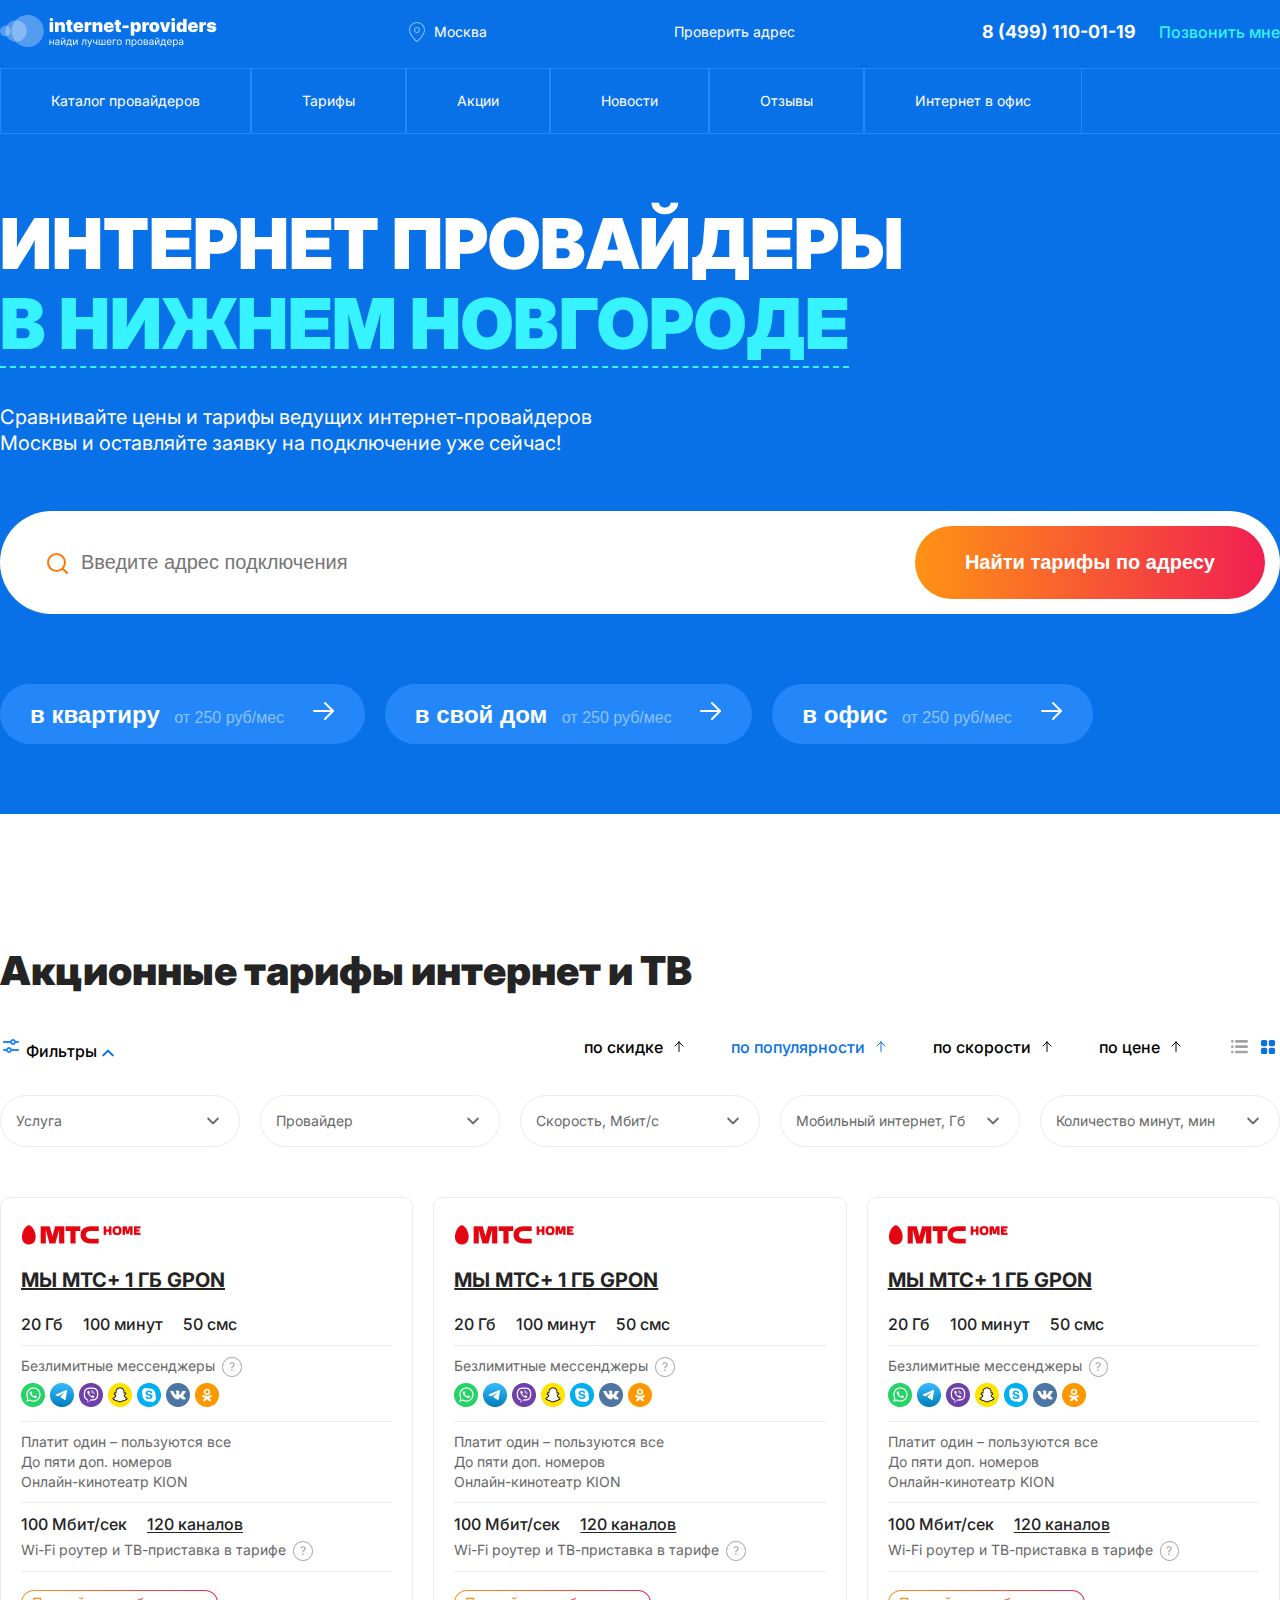
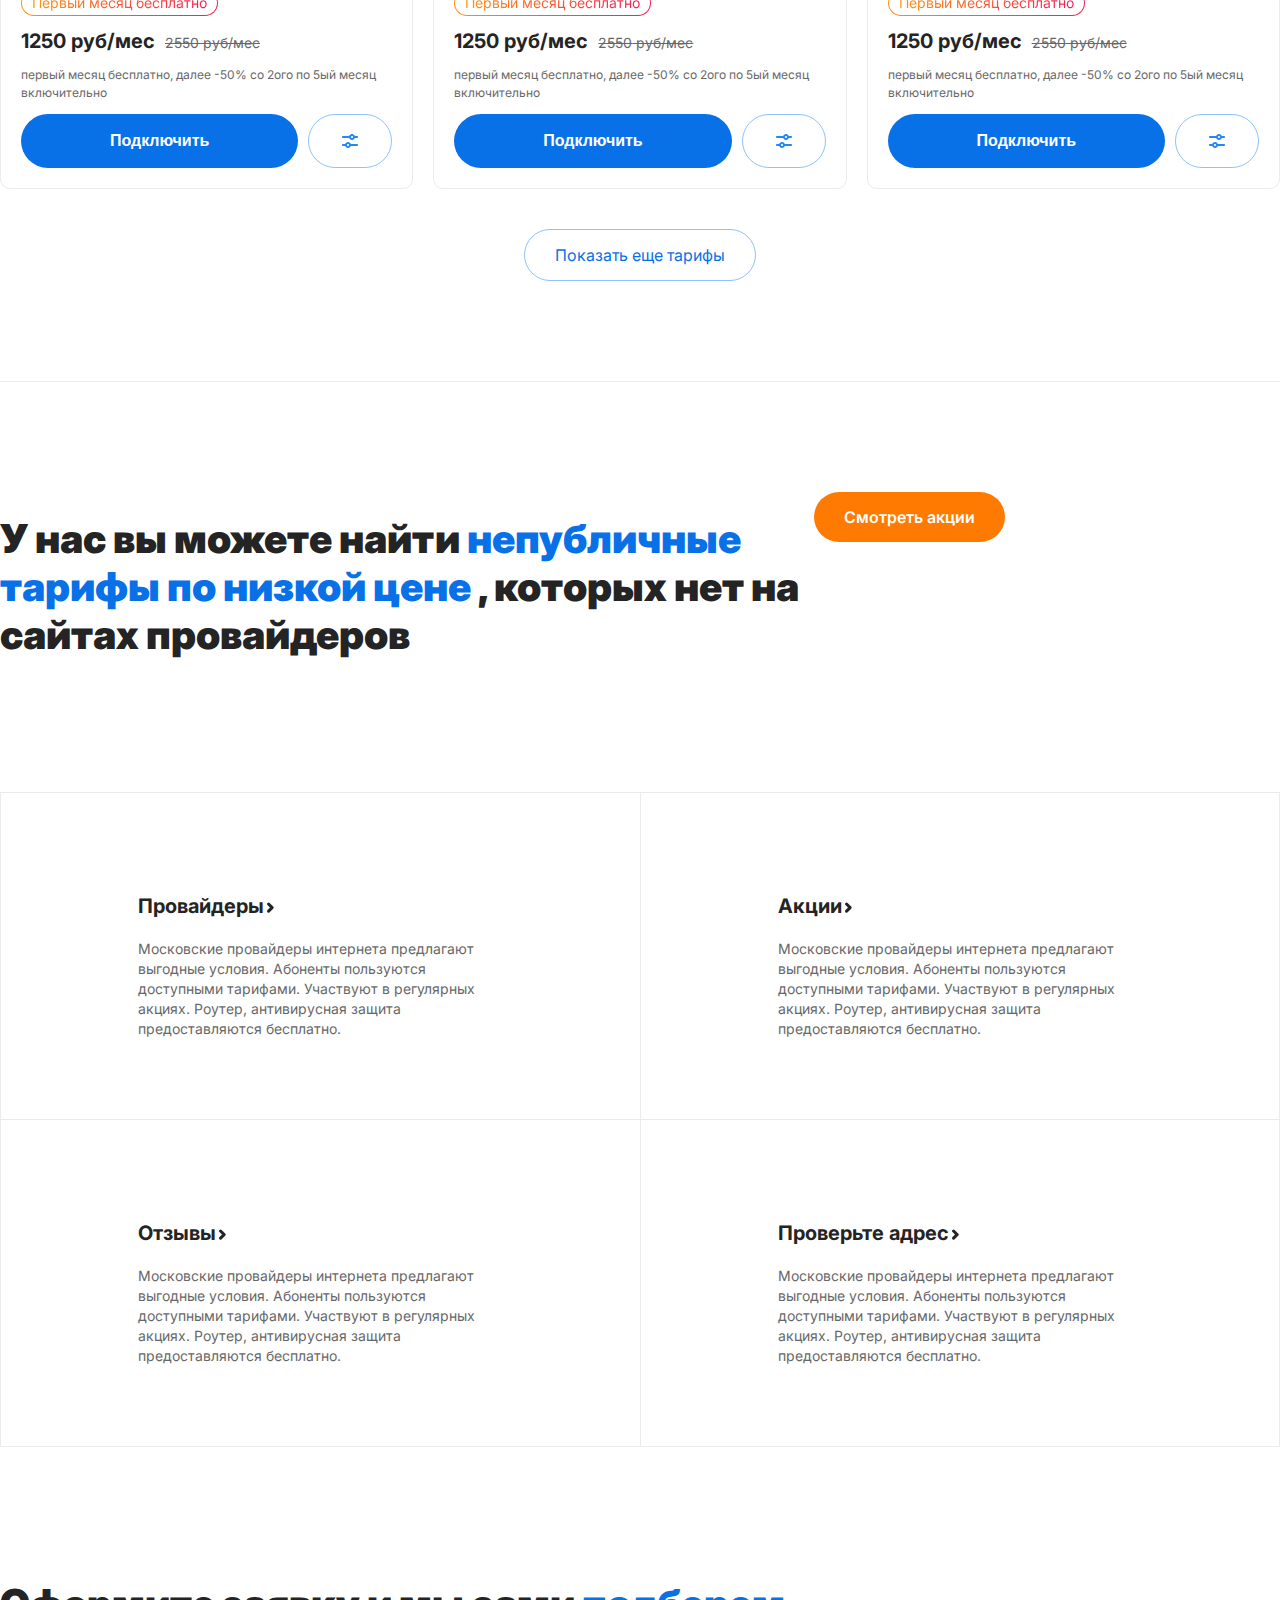
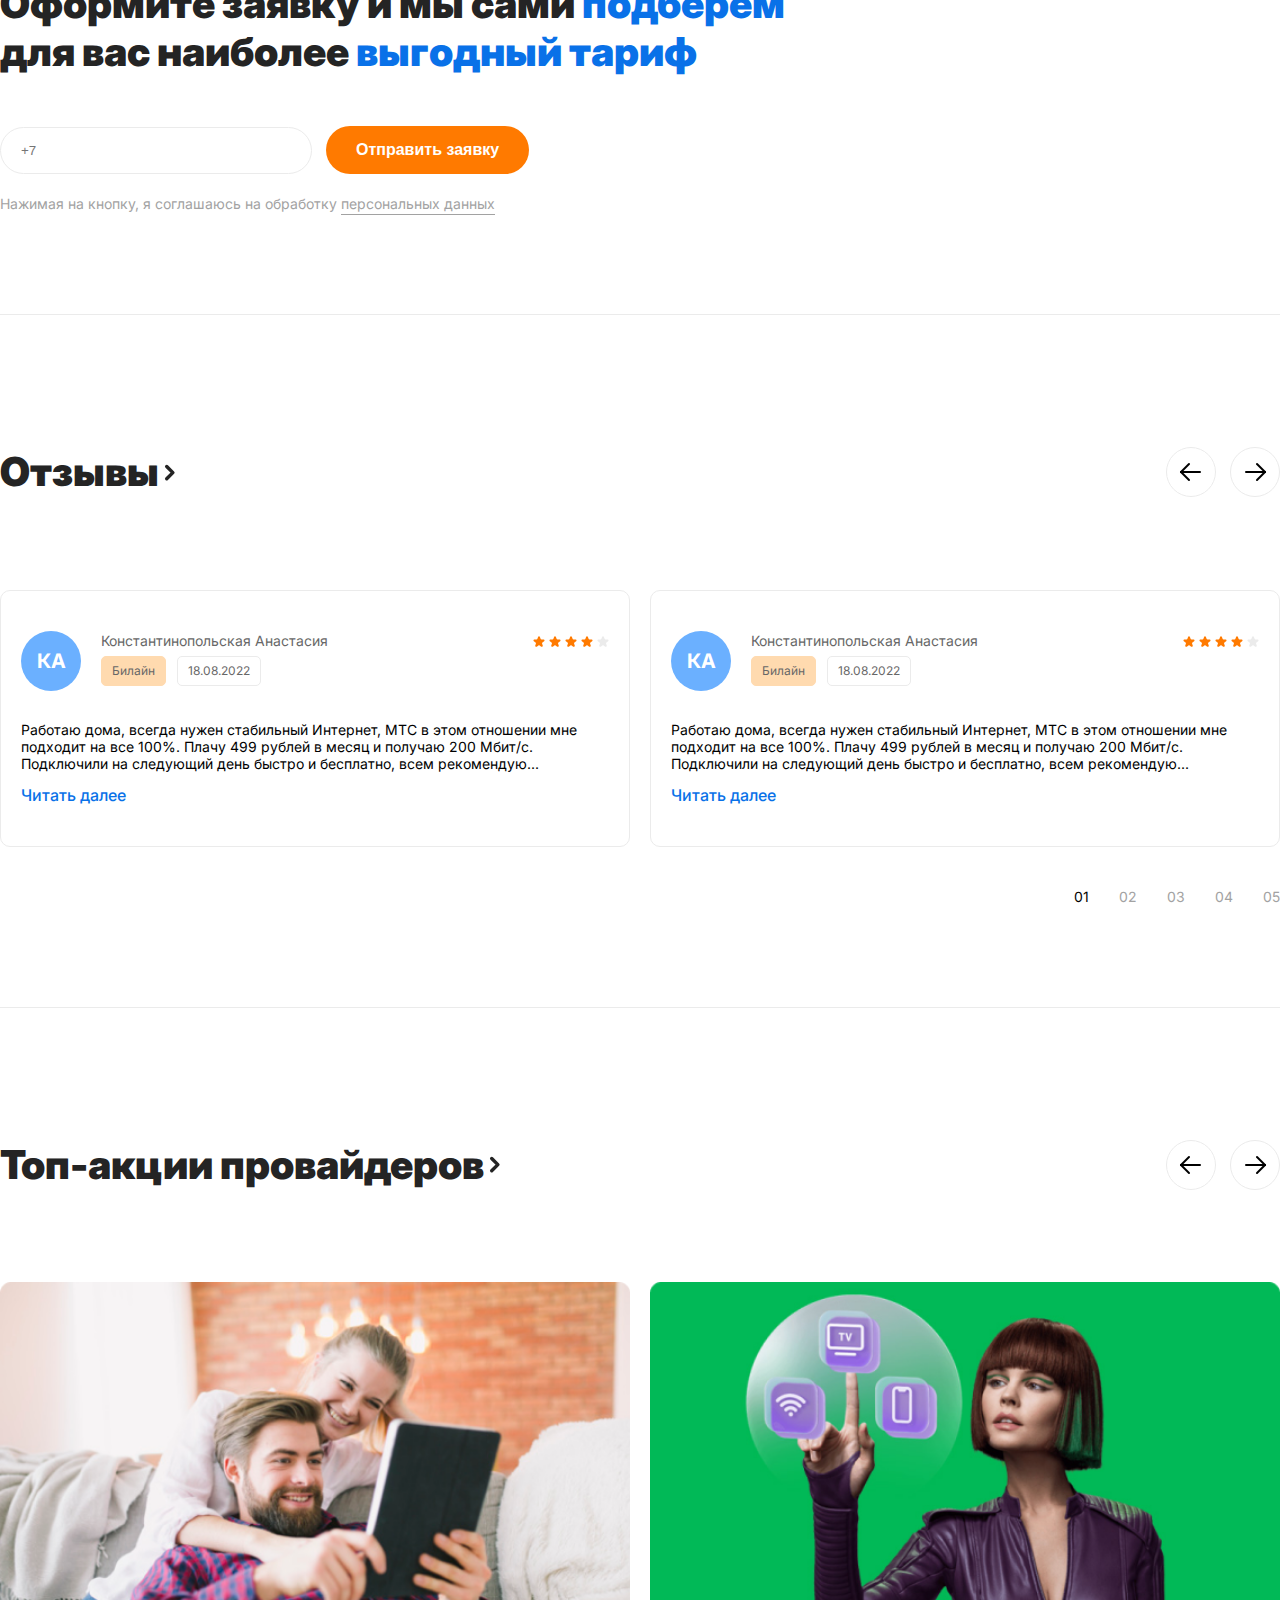
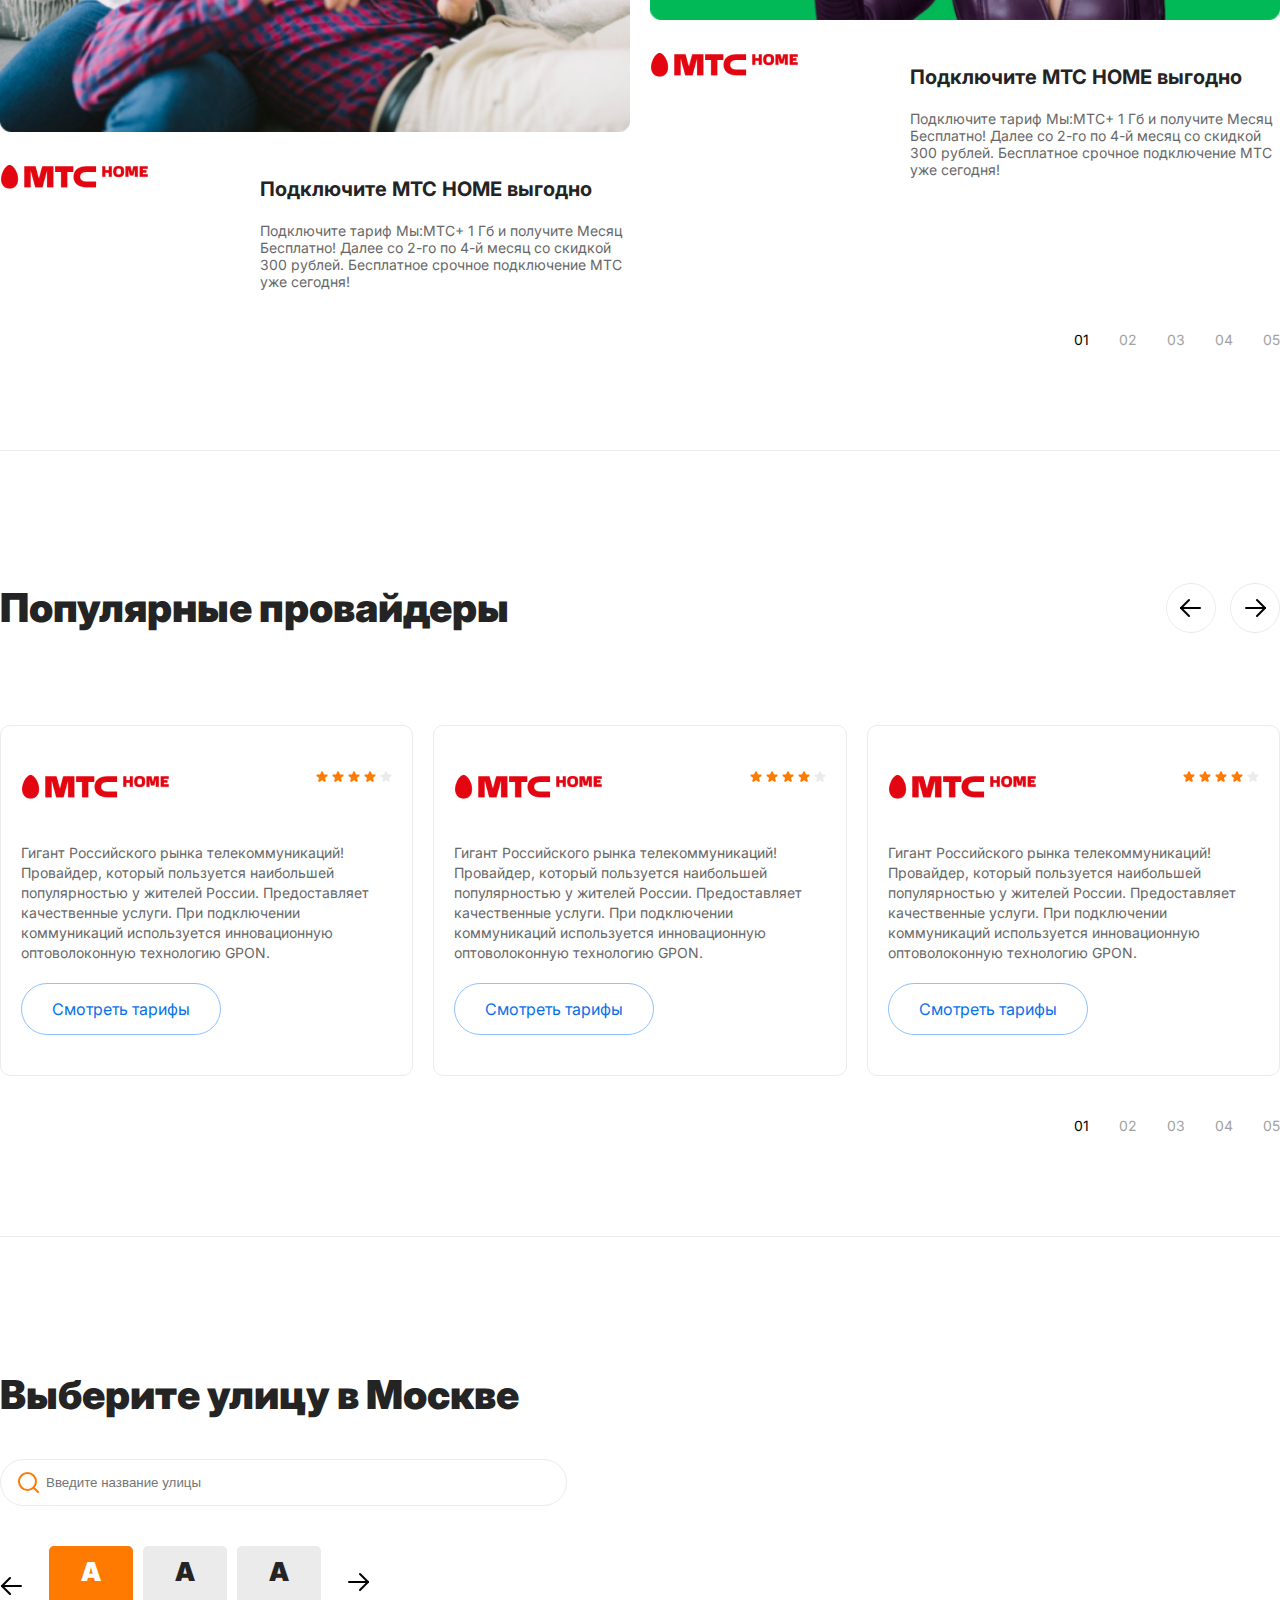
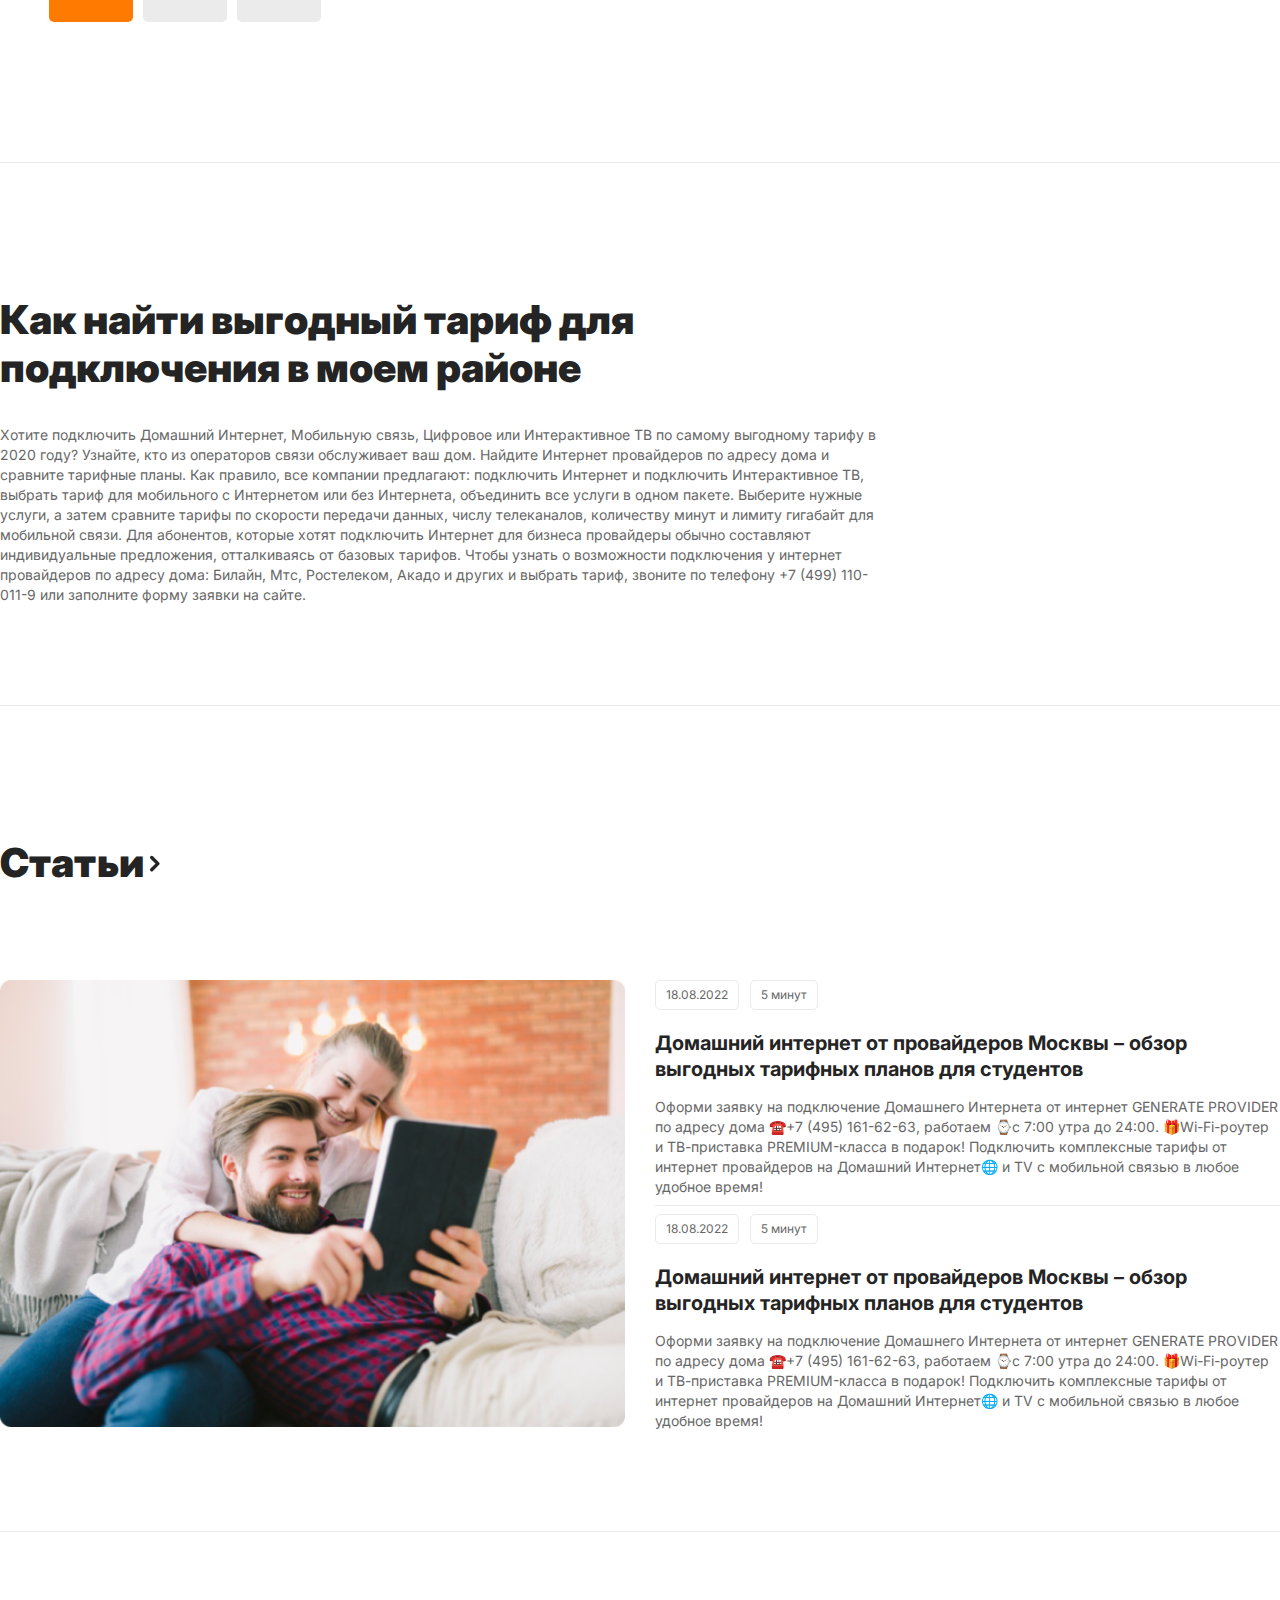
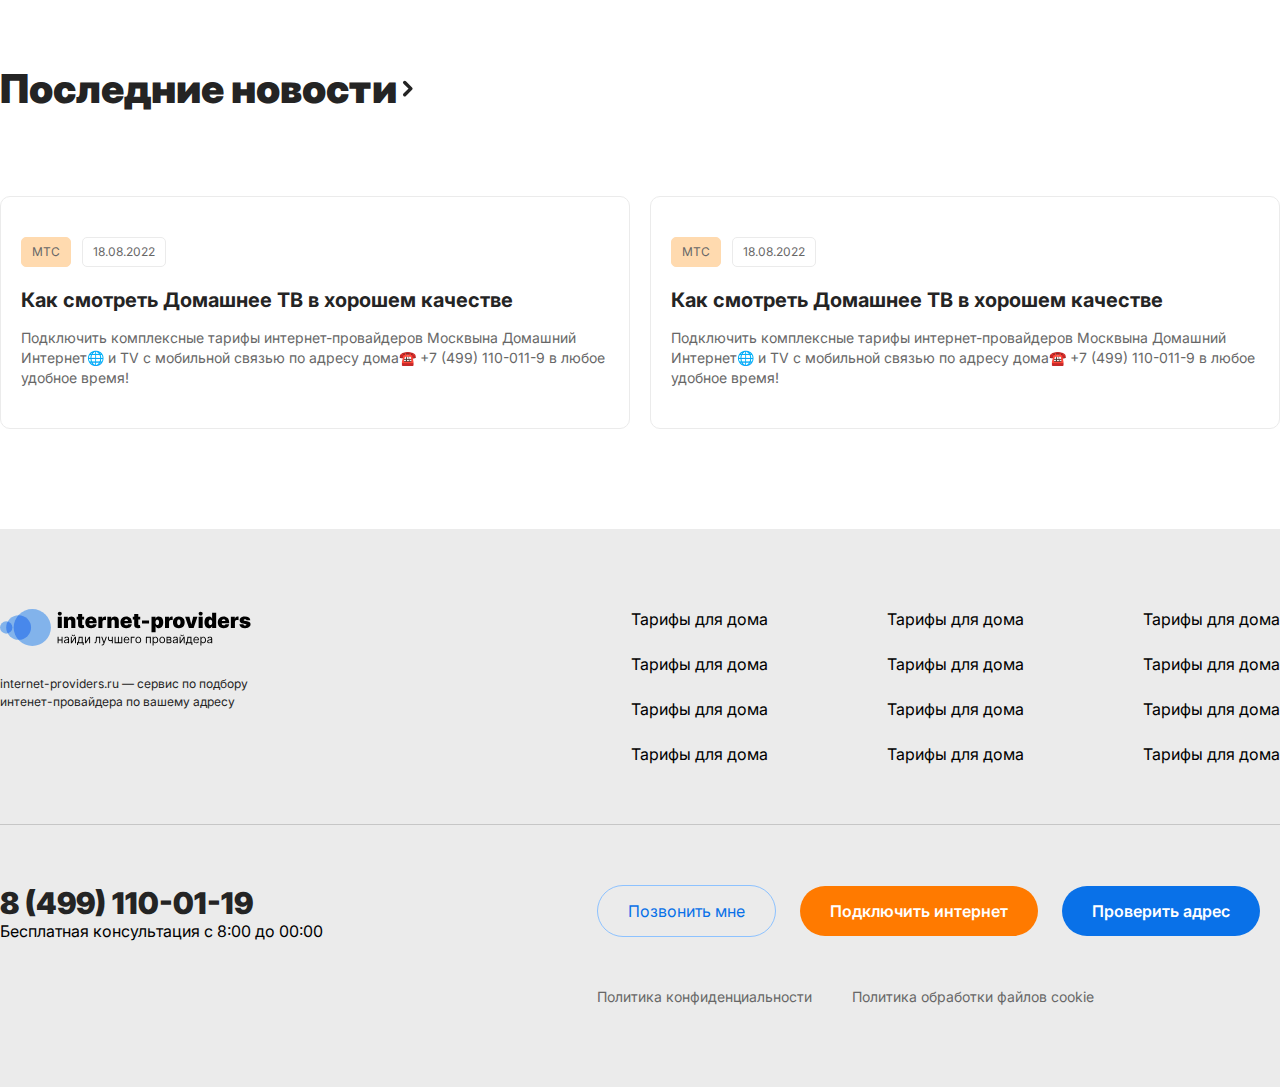
==== index.html @ 8bd058a7 "first commit" ====
<!DOCTYPE html>
<html lang="en">
  <head>
    <meta charset="UTF-8" />
    <meta http-equiv="X-UA-Compatible" content="IE=edge" />
    <meta name="viewport" content="width=device-width, initial-scale=1.0" />
    <link rel="stylesheet" href="./styles/styles.css" />
    <link rel="stylesheet" href="./styles/tarifs_style.css" />
    <link rel="stylesheet" href="./styles/blocks_style.css" />
    <link rel="preconnect" href="https://fonts.googleapis.com">
    <link rel="preconnect" href="https://fonts.gstatic.com" crossorigin>
    <link href="https://fonts.googleapis.com/css2?family=Inter:wght@400;700;900&display=swap" rel="stylesheet">
    <link
      href="https://cdn.jsdelivr.net/npm/bootstrap@5.0.2/dist/css/bootstrap.min.css"
      rel="stylesheet"
      integrity="sha384-EVSTQN3/azprG1Anm3QDgpJLIm9Nao0Yz1ztcQTwFspd3yD65VohhpuuCOmLASjC"
      crossorigin="anonymous"
    />
    <title>Internet-providers</title>
  </head>
  <body>
    <!--Header-->
    <div class="header">
      <div class="container">
        <div class="header_main">
          <div class="header_main_el header_main_logo">
            <img class="header_main_logo_desc" src="./media/logo.png">
            <img class="header_main_logo_mob" src="./media/logo_mob.svg">
          </div>
          <div class="header_main_el header_main_city">
            <svg width="24" height="24" viewBox="0 0 24 24" fill="none" xmlns="http://www.w3.org/2000/svg">
              <path fill-rule="evenodd" clip-rule="evenodd" d="M19 10.1429C19 11.0358 18.6431 12.1722 17.9991 13.4398C17.3647 14.6884 16.498 15.9751 15.5867 17.1426C14.6764 18.3088 13.74 19.3326 12.9816 20.0562C12.6005 20.4198 12.2796 20.6929 12.0404 20.8679C12.0264 20.8781 12.0129 20.8879 12 20.8971C11.9871 20.8879 11.9736 20.8781 11.9596 20.8679C11.7204 20.6929 11.3995 20.4198 11.0184 20.0562C10.26 19.3326 9.32361 18.3088 8.41329 17.1426C7.50202 15.9751 6.63527 14.6884 6.00091 13.4398C5.35686 12.1722 5 11.0358 5 10.1429C5 6.18121 8.15062 3 12 3C15.8494 3 19 6.18121 19 10.1429ZM11.7674 21.0409C11.7675 21.0405 11.773 21.0378 11.7833 21.034C11.7724 21.0394 11.7672 21.0413 11.7674 21.0409ZM12.2167 21.034C12.227 21.0378 12.2324 21.0405 12.2326 21.0409C12.2328 21.0413 12.2276 21.0394 12.2167 21.034ZM20 10.1429C20 14.64 13 22 12 22C11 22 4 14.64 4 10.1429C4 5.64568 7.58172 2 12 2C16.4183 2 20 5.64568 20 10.1429ZM14 10C14 11.1046 13.1046 12 12 12C10.8954 12 10 11.1046 10 10C10 8.89543 10.8954 8 12 8C13.1046 8 14 8.89543 14 10ZM15 10C15 11.6569 13.6569 13 12 13C10.3431 13 9 11.6569 9 10C9 8.34315 10.3431 7 12 7C13.6569 7 15 8.34315 15 10Z" fill="#8DC2FF"/>
            </svg> 
            <span>Москва</span>
          </div>
          <div class="header_main_el header_main_address">
            <span>Проверить адрес</span>
          </div>
          <div class="header_main_el header_main_menu">
            <div class="header_main_menu_call">
              <svg width="24" height="24" viewBox="0 0 24 24" fill="none" xmlns="http://www.w3.org/2000/svg">
                <path d="M11.5573 12.4492C15.3329 16.2258 16.199 11.8555 18.6026 14.2597C20.9185 16.5762 22.2517 17.0434 19.3129 19.9829C18.9431 20.2749 16.6077 23.8374 8.385 15.6223C0.162297 7.39757 3.72384 5.06154 4.01577 4.69167C6.96427 1.74244 7.42163 3.08565 9.73761 5.40222C12.1509 7.80638 7.78167 8.67266 11.5573 12.4492Z" stroke="white" stroke-width="2" stroke-linecap="round" stroke-linejoin="round"/>
              </svg>  
            </div>
            <div class="header_main_menu_burger">
              <svg width="28" height="28" viewBox="0 0 28 28" fill="none" xmlns="http://www.w3.org/2000/svg">
                <path d="M3.5 14H24.5" stroke="white" stroke-width="2" stroke-linecap="round" stroke-linejoin="round"/>
                <path d="M3.5 7H24.5" stroke="white" stroke-width="2" stroke-linecap="round" stroke-linejoin="round"/>
                <path d="M3.5 21H24.5" stroke="white" stroke-width="2" stroke-linecap="round" stroke-linejoin="round"/>
              </svg>  
            </div>
          </div>
          <div class="header_main_el header_main_call">
            <div class="header_main_call_elms">
              <div class="num"><a>8 (499) 110-01-19</a></div>
            </div>
            <div class="header_main_callBtn">
              <a>Позвонить мне</a>
            </div>
          </div>
          
        </div>
      </div>
      <div class="header_nav_f">
        <div class="container">
          <div class="header_nav">
            <a href="/catalog.html"><div class="header_nav_el">Каталог провайдеров</div></a>
            <a href="/tarifs.html"><div class="header_nav_el">Тарифы</div></a>
            <a href="/actions.html"><div class="header_nav_el">Акции</div></a>
            <a href="/news.html"> <div class="header_nav_el">Новости</div></a>
            <a href="/reviews.html"><div class="header_nav_el">Отзывы</div></a>
            <a href="/office-internet.html"> <div class="header_nav_el">Интернет в офис</div></a>
          </div>
        </div>
      </div>
      <div class="container">
        <div class="header_banner">
          <div class="title">
            <div class="mn">
              интернет провайдеры<br />
              <a href="/" class="city_link blue">в нижнем новгороде</a>
            </div>
            <div class="sb">
              Сравнивайте цены и тарифы ведущих интернет-провайдеров
              <br class="remove_br">Москвы и оставляйте заявку на подключение уже сейчас!
            </div>
          </div>
          <div class="search_form_bn">
            <form class="search_form">
              <svg
                width="24"
                height="24"
                viewBox="0 0 24 24"
                fill="none"
                xmlns="http://www.w3.org/2000/svg"
              >
                <path
                  d="M22 22L17.514 17.506M20 11.5C20 13.7543 19.1045 15.9163 17.5104 17.5104C15.9163 19.1045 13.7543 20 11.5 20C9.24566 20 7.08365 19.1045 5.48959 17.5104C3.89553 15.9163 3 13.7543 3 11.5C3 9.24566 3.89553 7.08365 5.48959 5.48959C7.08365 3.89553 9.24566 3 11.5 3C13.7543 3 15.9163 3.89553 17.5104 5.48959C19.1045 7.08365 20 9.24566 20 11.5Z"
                  stroke="#FF7A00"
                  stroke-width="2"
                  stroke-linecap="round"
                />
              </svg>
              <input type="text" placeholder="Введите адрес подключения" />
              <button class="btnr spec">
                <span class="desk">Найти тарифы по адресу</span>
                <img class="mob" src="./media/arr.png">
              </button>
            </form>
          </div>
          <div class="btns_cnt">
            <button class="btnr cnt">
              в квартиру<span> от 250 руб/мес</span>
              <svg
                width="24"
                height="24"
                viewBox="0 0 24 24"
                fill="none"
                xmlns="http://www.w3.org/2000/svg"
              >
                <path
                  d="M3 12L22 12"
                  stroke="white"
                  stroke-width="2"
                  stroke-linecap="round"
                  stroke-linejoin="round"
                />
                <path
                  d="M22 12L14 4"
                  stroke="white"
                  stroke-width="2"
                  stroke-linecap="round"
                  stroke-linejoin="round"
                />
                <path
                  d="M22 12L14 20"
                  stroke="white"
                  stroke-width="2"
                  stroke-linecap="round"
                  stroke-linejoin="round"
                />
              </svg>
            </button>
            <button class="btnr cnt">
              в свой дом<span> от 250 руб/мес</span>
              <svg
                width="24"
                height="24"
                viewBox="0 0 24 24"
                fill="none"
                xmlns="http://www.w3.org/2000/svg"
              >
                <path
                  d="M3 12L22 12"
                  stroke="white"
                  stroke-width="2"
                  stroke-linecap="round"
                  stroke-linejoin="round"
                />
                <path
                  d="M22 12L14 4"
                  stroke="white"
                  stroke-width="2"
                  stroke-linecap="round"
                  stroke-linejoin="round"
                />
                <path
                  d="M22 12L14 20"
                  stroke="white"
                  stroke-width="2"
                  stroke-linecap="round"
                  stroke-linejoin="round"
                />
              </svg>
            </button>
            <button class="btnr cnt">
              в офис<span> от 250 руб/мес</span>
              <svg
                width="24"
                height="24"
                viewBox="0 0 24 24"
                fill="none"
                xmlns="http://www.w3.org/2000/svg"
              >
                <path
                  d="M3 12L22 12"
                  stroke="white"
                  stroke-width="2"
                  stroke-linecap="round"
                  stroke-linejoin="round"
                />
                <path
                  d="M22 12L14 4"
                  stroke="white"
                  stroke-width="2"
                  stroke-linecap="round"
                  stroke-linejoin="round"
                />
                <path
                  d="M22 12L14 20"
                  stroke="white"
                  stroke-width="2"
                  stroke-linecap="round"
                  stroke-linejoin="round"
                />
              </svg>
            </button>
          </div>
        </div>
      </div>
    </div>
    <!--Header-->
    <div class="pd brd">
      <div class="container">
        <div class="tarif_table">
          <h2>Акционные тарифы интернет и ТВ</h2>
          <div class="tarif_filters_controllers">
            <div class="filter_show">
              <svg
                width="22"
                height="22"
                viewBox="0 0 22 22"
                fill="none"
                xmlns="http://www.w3.org/2000/svg"
              >
                <path
                  fill-rule="evenodd"
                  clip-rule="evenodd"
                  d="M3 7C3 6.44772 3.44772 6 4 6L10 6C10.5523 6 11 6.44772 11 7C11 7.55228 10.5523 8 10 8L4 8C3.44772 8 3 7.55228 3 7Z"
                  fill="#2387FA"
                />
                <path
                  fill-rule="evenodd"
                  clip-rule="evenodd"
                  d="M10 15C10 14.4477 10.4477 14 11 14L18 14C18.5523 14 19 14.4477 19 15C19 15.5523 18.5523 16 18 16L11 16C10.4477 16 10 15.5523 10 15Z"
                  fill="#2387FA"
                />
                <path
                  fill-rule="evenodd"
                  clip-rule="evenodd"
                  d="M15 7C15 6.44772 15.4477 6 16 6L18 6C18.5523 6 19 6.44772 19 7C19 7.55228 18.5523 8 18 8L16 8C15.4477 8 15 7.55228 15 7Z"
                  fill="#2387FA"
                />
                <path
                  fill-rule="evenodd"
                  clip-rule="evenodd"
                  d="M3 15C3 14.4477 3.44772 14 4 14H6C6.55228 14 7 14.4477 7 15C7 15.5523 6.55228 16 6 16H4C3.44772 16 3 15.5523 3 15Z"
                  fill="#2387FA"
                />
                <path
                  fill-rule="evenodd"
                  clip-rule="evenodd"
                  d="M13 8C13.5523 8 14 7.55228 14 7C14 6.44772 13.5523 6 13 6C12.4477 6 12 6.44772 12 7C12 7.55228 12.4477 8 13 8ZM13 10C14.6569 10 16 8.65685 16 7C16 5.34315 14.6569 4 13 4C11.3431 4 10 5.34315 10 7C10 8.65685 11.3431 10 13 10Z"
                  fill="#2387FA"
                />
                <path
                  fill-rule="evenodd"
                  clip-rule="evenodd"
                  d="M9 16C9.55228 16 10 15.5523 10 15C10 14.4477 9.55228 14 9 14C8.44772 14 8 14.4477 8 15C8 15.5523 8.44772 16 9 16ZM9 18C10.6569 18 12 16.6569 12 15C12 13.3431 10.6569 12 9 12C7.34315 12 6 13.3431 6 15C6 16.6569 7.34315 18 9 18Z"
                  fill="#2387FA"
                />
              </svg>
              <span>Фильтры</span
              ><svg
                width="12"
                height="8"
                viewBox="0 0 12 8"
                fill="none"
                xmlns="http://www.w3.org/2000/svg"
              >
                <path
                  fill-rule="evenodd"
                  clip-rule="evenodd"
                  d="M5.29284 0.89288C5.68337 0.502356 6.31653 0.502356 6.70706 0.89288L11.5071 5.69288C11.8976 6.0834 11.8976 6.71657 11.5071 7.10709C11.1165 7.49762 10.4834 7.49762 10.0928 7.10709L5.99995 3.0142L1.90706 7.10709C1.51653 7.49762 0.883369 7.49762 0.492844 7.10709C0.10232 6.71657 0.10232 6.0834 0.492844 5.69288L5.29284 0.89288Z"
                  fill="#0971E8"
                />
              </svg>
            </div>
            <div class="filter_item">
              по скидке
              <svg
                width="24"
                height="24"
                viewBox="0 0 24 24"
                fill="none"
                xmlns="http://www.w3.org/2000/svg"
              >
                <path
                  d="M3 12L22 12"
                  stroke="black"
                  stroke-width="2"
                  stroke-linecap="round"
                  stroke-linejoin="round"
                />
                <path
                  d="M22 12L14 4"
                  stroke="black"
                  stroke-width="2"
                  stroke-linecap="round"
                  stroke-linejoin="round"
                />
                <path
                  d="M22 12L14 20"
                  stroke="black"
                  stroke-width="2"
                  stroke-linecap="round"
                  stroke-linejoin="round"
                />
              </svg>
            </div>
            <div class="filter_item popular selected">
              по популярности
              <svg
                width="24"
                height="24"
                viewBox="0 0 24 24"
                fill="none"
                xmlns="http://www.w3.org/2000/svg"
              >
                <path
                  d="M3 12L22 12"
                  stroke="black"
                  stroke-width="2"
                  stroke-linecap="round"
                  stroke-linejoin="round"
                />
                <path
                  d="M22 12L14 4"
                  stroke="black"
                  stroke-width="2"
                  stroke-linecap="round"
                  stroke-linejoin="round"
                />
                <path
                  d="M22 12L14 20"
                  stroke="black"
                  stroke-width="2"
                  stroke-linecap="round"
                  stroke-linejoin="round"
                />
              </svg>
            </div>
            <div class="filter_item">
              по скорости
              <svg
                width="24"
                height="24"
                viewBox="0 0 24 24"
                fill="none"
                xmlns="http://www.w3.org/2000/svg"
              >
                <path
                  d="M3 12L22 12"
                  stroke="black"
                  stroke-width="2"
                  stroke-linecap="round"
                  stroke-linejoin="round"
                />
                <path
                  d="M22 12L14 4"
                  stroke="black"
                  stroke-width="2"
                  stroke-linecap="round"
                  stroke-linejoin="round"
                />
                <path
                  d="M22 12L14 20"
                  stroke="black"
                  stroke-width="2"
                  stroke-linecap="round"
                  stroke-linejoin="round"
                />
              </svg>
            </div>
            <div class="filter_item">
              по цене
              <svg
                width="24"
                height="24"
                viewBox="0 0 24 24"
                fill="none"
                xmlns="http://www.w3.org/2000/svg"
              >
                <path
                  d="M3 12L22 12"
                  stroke="black"
                  stroke-width="2"
                  stroke-linecap="round"
                  stroke-linejoin="round"
                />
                <path
                  d="M22 12L14 4"
                  stroke="black"
                  stroke-width="2"
                  stroke-linecap="round"
                  stroke-linejoin="round"
                />
                <path
                  d="M22 12L14 20"
                  stroke="black"
                  stroke-width="2"
                  stroke-linecap="round"
                  stroke-linejoin="round"
                />
              </svg>
            </div>
            <div class="filter_view">
              <svg
                width="24"
                height="24"
                viewBox="0 0 24 24"
                fill="none"
                xmlns="http://www.w3.org/2000/svg"
              >
                <path
                  d="M3 6.33333C3 5.59695 3.59695 5 4.33333 5C5.06971 5 5.66667 5.59695 5.66667 6.33333C5.66667 7.06971 5.06971 7.66667 4.33333 7.66667C3.59695 7.66667 3 7.06971 3 6.33333Z"
                  fill="#A2A2A2"
                />
                <path
                  d="M3 11.6667C3 10.9303 3.59695 10.3333 4.33333 10.3333C5.06971 10.3333 5.66667 10.9303 5.66667 11.6667C5.66667 12.403 5.06971 13 4.33333 13C3.59695 13 3 12.403 3 11.6667Z"
                  fill="#A2A2A2"
                />
                <path
                  d="M3 17C3 16.2636 3.59695 15.6667 4.33333 15.6667C5.06971 15.6667 5.66667 16.2636 5.66667 17C5.66667 17.7364 5.06971 18.3333 4.33333 18.3333C3.59695 18.3333 3 17.7364 3 17Z"
                  fill="#A2A2A2"
                />
                <path
                  d="M7 6.33333C7 5.59695 7.59695 5 8.33333 5H18.6667C19.403 5 20 5.59695 20 6.33333C20 7.06971 19.403 7.66667 18.6667 7.66667H8.33333C7.59695 7.66667 7 7.06971 7 6.33333Z"
                  fill="#A2A2A2"
                />
                <path
                  d="M7 11.6667C7 10.9303 7.59695 10.3333 8.33333 10.3333H18.6667C19.403 10.3333 20 10.9303 20 11.6667C20 12.403 19.403 13 18.6667 13H8.33333C7.59695 13 7 12.403 7 11.6667Z"
                  fill="#A2A2A2"
                />
                <path
                  d="M7 17C7 16.2636 7.59695 15.6667 8.33333 15.6667H18.6667C19.403 15.6667 20 16.2636 20 17C20 17.7364 19.403 18.3333 18.6667 18.3333H8.33333C7.59695 18.3333 7 17.7364 7 17Z"
                  fill="#A2A2A2"
                />
              </svg>
              <svg
                width="24"
                height="24"
                viewBox="0 0 24 24"
                fill="none"
                xmlns="http://www.w3.org/2000/svg"
              >
                <path
                  d="M5 6.6C5 5.71634 5.71634 5 6.6 5H9.6C10.4837 5 11.2 5.71634 11.2 6.6V9.6C11.2 10.4837 10.4837 11.2 9.6 11.2H6.6C5.71634 11.2 5 10.4837 5 9.6V6.6Z"
                  fill="#0971E8"
                />
                <path
                  d="M5 14.4C5 13.5163 5.71634 12.8 6.6 12.8H9.6C10.4837 12.8 11.2 13.5163 11.2 14.4V17.4C11.2 18.2837 10.4837 19 9.6 19H6.6C5.71634 19 5 18.2837 5 17.4V14.4Z"
                  fill="#0971E8"
                />
                <path
                  d="M12.8 6.6C12.8 5.71634 13.5163 5 14.4 5H17.4C18.2837 5 19 5.71634 19 6.6V9.6C19 10.4837 18.2837 11.2 17.4 11.2H14.4C13.5163 11.2 12.8 10.4837 12.8 9.6V6.6Z"
                  fill="#0971E8"
                />
                <path
                  d="M12.8 14.4C12.8 13.5163 13.5163 12.8 14.4 12.8H17.4C18.2837 12.8 19 13.5163 19 14.4V17.4C19 18.2837 18.2837 19 17.4 19H14.4C13.5163 19 12.8 18.2837 12.8 17.4V14.4Z"
                  fill="#0971E8"
                />
              </svg>
            </div>
          </div>
          <div class="tarif_filters_inputs">
            <div class="item">
              <span>Услуга</span>
              <svg
                width="12"
                height="8"
                viewBox="0 0 12 8"
                fill="none"
                xmlns="http://www.w3.org/2000/svg"
              >
                <path
                  fill-rule="evenodd"
                  clip-rule="evenodd"
                  d="M5.29284 0.89288C5.68337 0.502356 6.31653 0.502356 6.70706 0.89288L11.5071 5.69288C11.8976 6.0834 11.8976 6.71657 11.5071 7.10709C11.1165 7.49762 10.4834 7.49762 10.0928 7.10709L5.99995 3.0142L1.90706 7.10709C1.51653 7.49762 0.883369 7.49762 0.492844 7.10709C0.10232 6.71657 0.10232 6.0834 0.492844 5.69288L5.29284 0.89288Z"
                  fill="#0971E8"
                />
              </svg>
            </div>
            <div class="item">
              <span>Провайдер</span>
              <svg
                width="12"
                height="8"
                viewBox="0 0 12 8"
                fill="none"
                xmlns="http://www.w3.org/2000/svg"
              >
                <path
                  fill-rule="evenodd"
                  clip-rule="evenodd"
                  d="M5.29284 0.89288C5.68337 0.502356 6.31653 0.502356 6.70706 0.89288L11.5071 5.69288C11.8976 6.0834 11.8976 6.71657 11.5071 7.10709C11.1165 7.49762 10.4834 7.49762 10.0928 7.10709L5.99995 3.0142L1.90706 7.10709C1.51653 7.49762 0.883369 7.49762 0.492844 7.10709C0.10232 6.71657 0.10232 6.0834 0.492844 5.69288L5.29284 0.89288Z"
                  fill="#0971E8"
                />
              </svg>
            </div>
            <div class="item">
              <span>Скорость, Мбит/с</span>
              <svg
                width="12"
                height="8"
                viewBox="0 0 12 8"
                fill="none"
                xmlns="http://www.w3.org/2000/svg"
              >
                <path
                  fill-rule="evenodd"
                  clip-rule="evenodd"
                  d="M5.29284 0.89288C5.68337 0.502356 6.31653 0.502356 6.70706 0.89288L11.5071 5.69288C11.8976 6.0834 11.8976 6.71657 11.5071 7.10709C11.1165 7.49762 10.4834 7.49762 10.0928 7.10709L5.99995 3.0142L1.90706 7.10709C1.51653 7.49762 0.883369 7.49762 0.492844 7.10709C0.10232 6.71657 0.10232 6.0834 0.492844 5.69288L5.29284 0.89288Z"
                  fill="#0971E8"
                />
              </svg>
            </div>
            <div class="item">
              <span>Мобильный интернет, Гб</span>
              <svg
                width="12"
                height="8"
                viewBox="0 0 12 8"
                fill="none"
                xmlns="http://www.w3.org/2000/svg"
              >
                <path
                  fill-rule="evenodd"
                  clip-rule="evenodd"
                  d="M5.29284 0.89288C5.68337 0.502356 6.31653 0.502356 6.70706 0.89288L11.5071 5.69288C11.8976 6.0834 11.8976 6.71657 11.5071 7.10709C11.1165 7.49762 10.4834 7.49762 10.0928 7.10709L5.99995 3.0142L1.90706 7.10709C1.51653 7.49762 0.883369 7.49762 0.492844 7.10709C0.10232 6.71657 0.10232 6.0834 0.492844 5.69288L5.29284 0.89288Z"
                  fill="#0971E8"
                />
              </svg>
            </div>
            <div class="item">
              <span>Количество минут, мин</span>
              <svg
                width="12"
                height="8"
                viewBox="0 0 12 8"
                fill="none"
                xmlns="http://www.w3.org/2000/svg"
              >
                <path
                  fill-rule="evenodd"
                  clip-rule="evenodd"
                  d="M5.29284 0.89288C5.68337 0.502356 6.31653 0.502356 6.70706 0.89288L11.5071 5.69288C11.8976 6.0834 11.8976 6.71657 11.5071 7.10709C11.1165 7.49762 10.4834 7.49762 10.0928 7.10709L5.99995 3.0142L1.90706 7.10709C1.51653 7.49762 0.883369 7.49762 0.492844 7.10709C0.10232 6.71657 0.10232 6.0834 0.492844 5.69288L5.29284 0.89288Z"
                  fill="#0971E8"
                />
              </svg>
            </div>
          </div>

          <div class="tarifs_list">
            <div class="tarif_card">
              <div class="tarif_id">
                <img src="./media/providers-logo/mts.png">
              </div>
              <div class="card_item tarif_title">
                <a href="/">МЫ МТС+ 1 ГБ GPON</a>
              </div>
              <div class="card_item tarif_mobile">
                <div class="inf_grid">
                  <div class="item txt_bolder"><span>20</span> Гб</div>
                  <div class="item txt_bolder"><span>100</span> минут</div>
                  <div class="item txt_bolder"><span>50</span> смс</div>
                </div>
              </div>
              <div class="card_item tarif_soc">
                <div class="tarif_txt"><span>Безлимитные мессенджеры</span><span class="inf_sign">?</span></div>
                <img src="./media/providers-logo/socnet.png">
              </div>
              <div class="card_item tarif_serv">
                <div class="tarif_txt"><span>Платит один – пользуются все</span></div>
                <div class="tarif_txt"><span>До пяти доп. номеров</span></div>
                <div class="tarif_txt"><span>Онлайн-кинотеатр KION</span></div>
              </div>
              <div class="card_item tarif_home">
                <div class="inf_grid">
                  <div class="item txt_bolder"><span>100</span> Мбит/сек</div>
                  <div class="item txt_bolder clickable"><span>120</span> <span>каналов</span></div>
                </div>
                <div class="equip_inf">
                  <div class="tarif_txt"><span>Wi-Fi роутер и ТВ-приставка в тарифе</span><span class="inf_sign">?</span></div>
                </div>
              </div>
              <div class="card_item tarif_purchase">
                <div class="tarif_lbl">
                  <span class="e">
                    <span class="r">Первый месяц бесплатно</span>
                  </span>
                </div>
                <div class="tarif_price">
                  <div class="current"><span>1250</span> руб/мес</div>
                  <div class="old"><span>2550</span> руб/мес</div>
                </div>
                <div class="tarif_price_inf">
                  <span>первый месяц бесплатно, далее -50% со 2ого по 5ый месяц включительно</span>
                </div>
                <div class="tarif_connect">
                  <button class="btnr prm">Подключить</button>
                  <button class="btnr out options"><svg width="22" height="22" viewBox="0 0 22 22" fill="none" xmlns="http://www.w3.org/2000/svg">
                    <path fill-rule="evenodd" clip-rule="evenodd" d="M3 7C3 6.44772 3.44772 6 4 6L10 6C10.5523 6 11 6.44772 11 7C11 7.55228 10.5523 8 10 8L4 8C3.44772 8 3 7.55228 3 7Z" fill="#2387FA"></path>
                    <path fill-rule="evenodd" clip-rule="evenodd" d="M10 15C10 14.4477 10.4477 14 11 14L18 14C18.5523 14 19 14.4477 19 15C19 15.5523 18.5523 16 18 16L11 16C10.4477 16 10 15.5523 10 15Z" fill="#2387FA"></path>
                    <path fill-rule="evenodd" clip-rule="evenodd" d="M15 7C15 6.44772 15.4477 6 16 6L18 6C18.5523 6 19 6.44772 19 7C19 7.55228 18.5523 8 18 8L16 8C15.4477 8 15 7.55228 15 7Z" fill="#2387FA"></path>
                    <path fill-rule="evenodd" clip-rule="evenodd" d="M3 15C3 14.4477 3.44772 14 4 14H6C6.55228 14 7 14.4477 7 15C7 15.5523 6.55228 16 6 16H4C3.44772 16 3 15.5523 3 15Z" fill="#2387FA"></path>
                    <path fill-rule="evenodd" clip-rule="evenodd" d="M13 8C13.5523 8 14 7.55228 14 7C14 6.44772 13.5523 6 13 6C12.4477 6 12 6.44772 12 7C12 7.55228 12.4477 8 13 8ZM13 10C14.6569 10 16 8.65685 16 7C16 5.34315 14.6569 4 13 4C11.3431 4 10 5.34315 10 7C10 8.65685 11.3431 10 13 10Z" fill="#2387FA"></path>
                    <path fill-rule="evenodd" clip-rule="evenodd" d="M9 16C9.55228 16 10 15.5523 10 15C10 14.4477 9.55228 14 9 14C8.44772 14 8 14.4477 8 15C8 15.5523 8.44772 16 9 16ZM9 18C10.6569 18 12 16.6569 12 15C12 13.3431 10.6569 12 9 12C7.34315 12 6 13.3431 6 15C6 16.6569 7.34315 18 9 18Z" fill="#2387FA"></path>
                  </svg></button>
                </div>
              </div>
            </div>
            <div class="tarif_card">
                <div class="tarif_id">
                  <img src="./media/providers-logo/mts.png">
                </div>
                <div class="card_item tarif_title">
                  <a href="/">МЫ МТС+ 1 ГБ GPON</a>
                </div>
                <div class="card_item tarif_mobile">
                  <div class="inf_grid">
                    <div class="item txt_bolder"><span>20</span> Гб</div>
                    <div class="item txt_bolder"><span>100</span> минут</div>
                    <div class="item txt_bolder"><span>50</span> смс</div>
                  </div>
                </div>
                <div class="card_item tarif_soc">
                  <div class="tarif_txt"><span>Безлимитные мессенджеры</span><span class="inf_sign">?</span></div>
                  <img src="./media/providers-logo/socnet.png">
                </div>
                <div class="card_item tarif_serv">
                  <div class="tarif_txt"><span>Платит один – пользуются все</span></div>
                  <div class="tarif_txt"><span>До пяти доп. номеров</span></div>
                  <div class="tarif_txt"><span>Онлайн-кинотеатр KION</span></div>
                </div>
                <div class="card_item tarif_home">
                  <div class="inf_grid">
                    <div class="item txt_bolder"><span>100</span> Мбит/сек</div>
                    <div class="item txt_bolder clickable"><span>120</span> <span>каналов</span></div>
                  </div>
                  <div class="equip_inf">
                    <div class="tarif_txt"><span>Wi-Fi роутер и ТВ-приставка в тарифе</span><span class="inf_sign">?</span></div>
                  </div>
                </div>
                <div class="card_item tarif_purchase">
                  <div class="tarif_lbl">
                    <span class="e">
                      <span class="r">Первый месяц бесплатно</span>
                    </span>
                  </div>
                  <div class="tarif_price">
                    <div class="current"><span>1250</span> руб/мес</div>
                    <div class="old"><span>2550</span> руб/мес</div>
                  </div>
                  <div class="tarif_price_inf">
                    <span>первый месяц бесплатно, далее -50% со 2ого по 5ый месяц включительно</span>
                  </div>
                  <div class="tarif_connect">
                    <button class="btnr prm">Подключить</button>
                    <button class="btnr out options"><svg width="22" height="22" viewBox="0 0 22 22" fill="none" xmlns="http://www.w3.org/2000/svg">
                      <path fill-rule="evenodd" clip-rule="evenodd" d="M3 7C3 6.44772 3.44772 6 4 6L10 6C10.5523 6 11 6.44772 11 7C11 7.55228 10.5523 8 10 8L4 8C3.44772 8 3 7.55228 3 7Z" fill="#2387FA"></path>
                      <path fill-rule="evenodd" clip-rule="evenodd" d="M10 15C10 14.4477 10.4477 14 11 14L18 14C18.5523 14 19 14.4477 19 15C19 15.5523 18.5523 16 18 16L11 16C10.4477 16 10 15.5523 10 15Z" fill="#2387FA"></path>
                      <path fill-rule="evenodd" clip-rule="evenodd" d="M15 7C15 6.44772 15.4477 6 16 6L18 6C18.5523 6 19 6.44772 19 7C19 7.55228 18.5523 8 18 8L16 8C15.4477 8 15 7.55228 15 7Z" fill="#2387FA"></path>
                      <path fill-rule="evenodd" clip-rule="evenodd" d="M3 15C3 14.4477 3.44772 14 4 14H6C6.55228 14 7 14.4477 7 15C7 15.5523 6.55228 16 6 16H4C3.44772 16 3 15.5523 3 15Z" fill="#2387FA"></path>
                      <path fill-rule="evenodd" clip-rule="evenodd" d="M13 8C13.5523 8 14 7.55228 14 7C14 6.44772 13.5523 6 13 6C12.4477 6 12 6.44772 12 7C12 7.55228 12.4477 8 13 8ZM13 10C14.6569 10 16 8.65685 16 7C16 5.34315 14.6569 4 13 4C11.3431 4 10 5.34315 10 7C10 8.65685 11.3431 10 13 10Z" fill="#2387FA"></path>
                      <path fill-rule="evenodd" clip-rule="evenodd" d="M9 16C9.55228 16 10 15.5523 10 15C10 14.4477 9.55228 14 9 14C8.44772 14 8 14.4477 8 15C8 15.5523 8.44772 16 9 16ZM9 18C10.6569 18 12 16.6569 12 15C12 13.3431 10.6569 12 9 12C7.34315 12 6 13.3431 6 15C6 16.6569 7.34315 18 9 18Z" fill="#2387FA"></path>
                    </svg></button>
                  </div>
                </div>
            </div>
            <div class="tarif_card">
                  <div class="tarif_id">
                    <img src="./media/providers-logo/mts.png">
                  </div>
                  <div class="card_item tarif_title">
                    <a href="/">МЫ МТС+ 1 ГБ GPON</a>
                  </div>
                  <div class="card_item tarif_mobile">
                    <div class="inf_grid">
                      <div class="item txt_bolder"><span>20</span> Гб</div>
                      <div class="item txt_bolder"><span>100</span> минут</div>
                      <div class="item txt_bolder"><span>50</span> смс</div>
                    </div>
                  </div>
                  <div class="card_item tarif_soc">
                    <div class="tarif_txt"><span>Безлимитные мессенджеры</span><span class="inf_sign">?</span></div>
                    <img src="./media/providers-logo/socnet.png">
                  </div>
                  <div class="card_item tarif_serv">
                    <div class="tarif_txt"><span>Платит один – пользуются все</span></div>
                    <div class="tarif_txt"><span>До пяти доп. номеров</span></div>
                    <div class="tarif_txt"><span>Онлайн-кинотеатр KION</span></div>
                  </div>
                  <div class="card_item tarif_home">
                    <div class="inf_grid">
                      <div class="item txt_bolder"><span>100</span> Мбит/сек</div>
                      <div class="item txt_bolder clickable"><span>120</span> <span>каналов</span></div>
                    </div>
                    <div class="equip_inf">
                      <div class="tarif_txt"><span>Wi-Fi роутер и ТВ-приставка в тарифе</span><span class="inf_sign">?</span></div>
                    </div>
                  </div>
                  <div class="card_item tarif_purchase">
                    <div class="tarif_lbl">
                      <span class="e">
                        <span class="r">Первый месяц бесплатно</span>
                      </span>
                    </div>
                    <div class="tarif_price">
                      <div class="current"><span>1250</span> руб/мес</div>
                      <div class="old"><span>2550</span> руб/мес</div>
                    </div>
                    <div class="tarif_price_inf">
                      <span>первый месяц бесплатно, далее -50% со 2ого по 5ый месяц включительно</span>
                    </div>
                    <div class="tarif_connect">
                      <button class="btnr prm">Подключить</button>
                      <button class="btnr out options"><svg width="22" height="22" viewBox="0 0 22 22" fill="none" xmlns="http://www.w3.org/2000/svg">
                        <path fill-rule="evenodd" clip-rule="evenodd" d="M3 7C3 6.44772 3.44772 6 4 6L10 6C10.5523 6 11 6.44772 11 7C11 7.55228 10.5523 8 10 8L4 8C3.44772 8 3 7.55228 3 7Z" fill="#2387FA"></path>
                        <path fill-rule="evenodd" clip-rule="evenodd" d="M10 15C10 14.4477 10.4477 14 11 14L18 14C18.5523 14 19 14.4477 19 15C19 15.5523 18.5523 16 18 16L11 16C10.4477 16 10 15.5523 10 15Z" fill="#2387FA"></path>
                        <path fill-rule="evenodd" clip-rule="evenodd" d="M15 7C15 6.44772 15.4477 6 16 6L18 6C18.5523 6 19 6.44772 19 7C19 7.55228 18.5523 8 18 8L16 8C15.4477 8 15 7.55228 15 7Z" fill="#2387FA"></path>
                        <path fill-rule="evenodd" clip-rule="evenodd" d="M3 15C3 14.4477 3.44772 14 4 14H6C6.55228 14 7 14.4477 7 15C7 15.5523 6.55228 16 6 16H4C3.44772 16 3 15.5523 3 15Z" fill="#2387FA"></path>
                        <path fill-rule="evenodd" clip-rule="evenodd" d="M13 8C13.5523 8 14 7.55228 14 7C14 6.44772 13.5523 6 13 6C12.4477 6 12 6.44772 12 7C12 7.55228 12.4477 8 13 8ZM13 10C14.6569 10 16 8.65685 16 7C16 5.34315 14.6569 4 13 4C11.3431 4 10 5.34315 10 7C10 8.65685 11.3431 10 13 10Z" fill="#2387FA"></path>
                        <path fill-rule="evenodd" clip-rule="evenodd" d="M9 16C9.55228 16 10 15.5523 10 15C10 14.4477 9.55228 14 9 14C8.44772 14 8 14.4477 8 15C8 15.5523 8.44772 16 9 16ZM9 18C10.6569 18 12 16.6569 12 15C12 13.3431 10.6569 12 9 12C7.34315 12 6 13.3431 6 15C6 16.6569 7.34315 18 9 18Z" fill="#2387FA"></path>
                      </svg></button>
                    </div>
                  </div>
            </div>
          </div>
          </div>
          <div class="all_trf_view">
            <a href="/" class="btnr out">Показать еще тарифы</a>
          </div>
        </div>
      </div>
    </div>
    <div class="pd brd">
      <div class="container">
        <div class="tt_block">
          <div class="txt">
            <h2>
              У нас вы можете найти<span>
                непубличные тарифы по низкой цене</span
              >
              , которых нет на сайтах провайдеров
            </h2>
          </div>
          <div class="btn">
            <a href="/" class="btnr sec">Смотреть акции</a>
          </div>
        </div>
      </div>
    </div>
    <div class="brd">
      <div class="container mob_cont">
        <div class="ln_grid">
          <div class="ln_cell">
            <div class="item">
              <a href="/"
                ><h3>Провайдеры</h3>
                <svg
                  width="7"
                  height="11"
                  viewBox="0 0 7 11"
                  fill="none"
                  xmlns="http://www.w3.org/2000/svg"
                >
                  <path
                    d="M1.57129 2L5.14238 5.57109L1.57129 9.14218"
                    stroke="#242424"
                    stroke-width="3"
                    stroke-linecap="round"
                    stroke-linejoin="round"
                  />
                </svg>
              </a>
              <div class="txt">
                Московские провайдеры интернета предлагают выгодные условия.
                Абоненты пользуются доступными тарифами. Участвуют в регулярных
                акциях. Роутер, антивирусная защита предоставляются бесплатно.
              </div>
            </div>
          </div>
          <div class="ln_cell">
            <div class="item">
              <a href="/"
                ><h3>Акции</h3>
                <svg
                  width="7"
                  height="11"
                  viewBox="0 0 7 11"
                  fill="none"
                  xmlns="http://www.w3.org/2000/svg"
                >
                  <path
                    d="M1.57129 2L5.14238 5.57109L1.57129 9.14218"
                    stroke="#242424"
                    stroke-width="3"
                    stroke-linecap="round"
                    stroke-linejoin="round"
                  />
                </svg>
              </a>
              <div class="txt">
                Московские провайдеры интернета предлагают выгодные условия.
                Абоненты пользуются доступными тарифами. Участвуют в регулярных
                акциях. Роутер, антивирусная защита предоставляются бесплатно.
              </div>
            </div>
          </div>
        </div>
      </div>
    </div>
    <div class="brd">
      <div class="container mob_cont">
        <div class="ln_grid">
          <div class="ln_cell">
            <div class="item">
              <a href="/"
                ><h3>Отзывы</h3>
                <svg
                  width="7"
                  height="11"
                  viewBox="0 0 7 11"
                  fill="none"
                  xmlns="http://www.w3.org/2000/svg"
                >
                  <path
                    d="M1.57129 2L5.14238 5.57109L1.57129 9.14218"
                    stroke="#242424"
                    stroke-width="3"
                    stroke-linecap="round"
                    stroke-linejoin="round"
                  />
                </svg>
              </a>
              <div class="txt">
                Московские провайдеры интернета предлагают выгодные условия.
                Абоненты пользуются доступными тарифами. Участвуют в регулярных
                акциях. Роутер, антивирусная защита предоставляются бесплатно.
              </div>
            </div>
          </div>
          <div class="ln_cell">
            <div class="item">
              <a href="/"
                ><h3>Проверьте адрес</h3>
                <svg
                  width="7"
                  height="11"
                  viewBox="0 0 7 11"
                  fill="none"
                  xmlns="http://www.w3.org/2000/svg"
                >
                  <path
                    d="M1.57129 2L5.14238 5.57109L1.57129 9.14218"
                    stroke="#242424"
                    stroke-width="3"
                    stroke-linecap="round"
                    stroke-linejoin="round"
                  />
                </svg>
              </a>
              <div class="txt">
                Московские провайдеры интернета предлагают выгодные условия.
                Абоненты пользуются доступными тарифами. Участвуют в регулярных
                акциях. Роутер, антивирусная защита предоставляются бесплатно.
              </div>
            </div>
          </div>
        </div>
      </div>
    </div>
    <div class="pd brd">
      <div class="container">
        <div class="req_">
          <h2>
            Оформите заявку и мы сами <span>подберем</span><br />
            для вас наиболее <span>выгодный тариф</span>
          </h2>
          <form class="req_form">
            <input class="req_f_inp" type="tel" placeholder="+7" />
            <button class="btnr sec" type="submit">Отправить заявку</button>
            <div class="prv_lbl">
              Нажимая на кнопку, я соглашаюсь на обработку
              <a href="/">персональных данных</a>
            </div>
          </form>
        </div>
      </div>
    </div>
    <div class="pd brd">
      <div class="container mob_cont pd_left">
        <div class="reviews_block">
          <div class="t_line">
            <div class="hdr">
              <a href="/" class="inl no_un">
                <h2>Отзывы</h2>
                <svg
                  width="7"
                  height="11"
                  viewBox="0 0 7 11"
                  fill="none"
                  xmlns="http://www.w3.org/2000/svg"
                >
                  <path
                    d="M1.57129 2L5.14238 5.57109L1.57129 9.14218"
                    stroke="#242424"
                    stroke-width="3"
                    stroke-linecap="round"
                    stroke-linejoin="round"
                  />
                </svg>
              </a>
            </div>
            <div class="nvgs">
              <div class="nvg prev">
                <svg
                  width="24"
                  height="24"
                  viewBox="0 0 24 24"
                  fill="none"
                  xmlns="http://www.w3.org/2000/svg"
                >
                  <path
                    d="M3 12L22 12"
                    stroke="black"
                    stroke-width="2"
                    stroke-linecap="round"
                    stroke-linejoin="round"
                  />
                  <path
                    d="M22 12L14 4"
                    stroke="black"
                    stroke-width="2"
                    stroke-linecap="round"
                    stroke-linejoin="round"
                  />
                  <path
                    d="M22 12L14 20"
                    stroke="black"
                    stroke-width="2"
                    stroke-linecap="round"
                    stroke-linejoin="round"
                  />
                </svg>
              </div>
              <div class="nvg next">
                <svg
                  width="24"
                  height="24"
                  viewBox="0 0 24 24"
                  fill="none"
                  xmlns="http://www.w3.org/2000/svg"
                >
                  <path
                    d="M3 12L22 12"
                    stroke="black"
                    stroke-width="2"
                    stroke-linecap="round"
                    stroke-linejoin="round"
                  />
                  <path
                    d="M22 12L14 4"
                    stroke="black"
                    stroke-width="2"
                    stroke-linecap="round"
                    stroke-linejoin="round"
                  />
                  <path
                    d="M22 12L14 20"
                    stroke="black"
                    stroke-width="2"
                    stroke-linecap="round"
                    stroke-linejoin="round"
                  />
                </svg>
              </div>
            </div>
          </div>
          <div class="reviews_list">
            <div class="review_item brd_card">
              <div class="inf">
                <div class="avt">КА</div>
                <div class="details">
                  <div class="name">Константинопольская Анастасия</div>
                  <div class="prvd">
                    <div class="prvd_name sm_lbl bl">Билайн</div>
                    <div class="date sm_lbl">18.08.2022</div>
                  </div>
                </div>
                <div class="stars">
                  <span class="active">
                    <svg
                      width="12"
                      height="11"
                      viewBox="0 0 12 11"
                      fill="none"
                      xmlns="http://www.w3.org/2000/svg"
                    >
                      <path
                        d="M5.04894 0.927049C5.3483 0.00573826 6.6517 0.00573993 6.95106 0.927051L7.5716 2.83688C7.70547 3.2489 8.08943 3.52786 8.52265 3.52786H10.5308C11.4995 3.52786 11.9023 4.76748 11.1186 5.33688L9.49395 6.51722C9.14347 6.77187 8.99681 7.22323 9.13068 7.63525L9.75122 9.54508C10.0506 10.4664 8.9961 11.2325 8.21238 10.6631L6.58778 9.48278C6.2373 9.22813 5.7627 9.22814 5.41221 9.48278L3.78761 10.6631C3.0039 11.2325 1.94942 10.4664 2.24878 9.54508L2.86932 7.63526C3.00319 7.22323 2.85653 6.77186 2.50604 6.51722L0.881445 5.33688C0.0977311 4.76748 0.500508 3.52786 1.46923 3.52786H3.47735C3.91057 3.52786 4.29453 3.2489 4.4284 2.83688L5.04894 0.927049Z"
                        fill="#EBEBEB"
                      />
                    </svg>
                  </span>
                  <span class="active">
                    <svg
                      width="12"
                      height="11"
                      viewBox="0 0 12 11"
                      fill="none"
                      xmlns="http://www.w3.org/2000/svg"
                    >
                      <path
                        d="M5.04894 0.927049C5.3483 0.00573826 6.6517 0.00573993 6.95106 0.927051L7.5716 2.83688C7.70547 3.2489 8.08943 3.52786 8.52265 3.52786H10.5308C11.4995 3.52786 11.9023 4.76748 11.1186 5.33688L9.49395 6.51722C9.14347 6.77187 8.99681 7.22323 9.13068 7.63525L9.75122 9.54508C10.0506 10.4664 8.9961 11.2325 8.21238 10.6631L6.58778 9.48278C6.2373 9.22813 5.7627 9.22814 5.41221 9.48278L3.78761 10.6631C3.0039 11.2325 1.94942 10.4664 2.24878 9.54508L2.86932 7.63526C3.00319 7.22323 2.85653 6.77186 2.50604 6.51722L0.881445 5.33688C0.0977311 4.76748 0.500508 3.52786 1.46923 3.52786H3.47735C3.91057 3.52786 4.29453 3.2489 4.4284 2.83688L5.04894 0.927049Z"
                        fill="#EBEBEB"
                      />
                    </svg>
                  </span>
                  <span class="active">
                    <svg
                      width="12"
                      height="11"
                      viewBox="0 0 12 11"
                      fill="none"
                      xmlns="http://www.w3.org/2000/svg"
                    >
                      <path
                        d="M5.04894 0.927049C5.3483 0.00573826 6.6517 0.00573993 6.95106 0.927051L7.5716 2.83688C7.70547 3.2489 8.08943 3.52786 8.52265 3.52786H10.5308C11.4995 3.52786 11.9023 4.76748 11.1186 5.33688L9.49395 6.51722C9.14347 6.77187 8.99681 7.22323 9.13068 7.63525L9.75122 9.54508C10.0506 10.4664 8.9961 11.2325 8.21238 10.6631L6.58778 9.48278C6.2373 9.22813 5.7627 9.22814 5.41221 9.48278L3.78761 10.6631C3.0039 11.2325 1.94942 10.4664 2.24878 9.54508L2.86932 7.63526C3.00319 7.22323 2.85653 6.77186 2.50604 6.51722L0.881445 5.33688C0.0977311 4.76748 0.500508 3.52786 1.46923 3.52786H3.47735C3.91057 3.52786 4.29453 3.2489 4.4284 2.83688L5.04894 0.927049Z"
                        fill="#EBEBEB"
                      />
                    </svg>
                  </span>
                  <span class="active">
                    <svg
                      width="12"
                      height="11"
                      viewBox="0 0 12 11"
                      fill="none"
                      xmlns="http://www.w3.org/2000/svg"
                    >
                      <path
                        d="M5.04894 0.927049C5.3483 0.00573826 6.6517 0.00573993 6.95106 0.927051L7.5716 2.83688C7.70547 3.2489 8.08943 3.52786 8.52265 3.52786H10.5308C11.4995 3.52786 11.9023 4.76748 11.1186 5.33688L9.49395 6.51722C9.14347 6.77187 8.99681 7.22323 9.13068 7.63525L9.75122 9.54508C10.0506 10.4664 8.9961 11.2325 8.21238 10.6631L6.58778 9.48278C6.2373 9.22813 5.7627 9.22814 5.41221 9.48278L3.78761 10.6631C3.0039 11.2325 1.94942 10.4664 2.24878 9.54508L2.86932 7.63526C3.00319 7.22323 2.85653 6.77186 2.50604 6.51722L0.881445 5.33688C0.0977311 4.76748 0.500508 3.52786 1.46923 3.52786H3.47735C3.91057 3.52786 4.29453 3.2489 4.4284 2.83688L5.04894 0.927049Z"
                        fill="#EBEBEB"
                      />
                    </svg>
                  </span>
                  <span>
                    <svg
                      width="12"
                      height="11"
                      viewBox="0 0 12 11"
                      fill="none"
                      xmlns="http://www.w3.org/2000/svg"
                    >
                      <path
                        d="M5.04894 0.927049C5.3483 0.00573826 6.6517 0.00573993 6.95106 0.927051L7.5716 2.83688C7.70547 3.2489 8.08943 3.52786 8.52265 3.52786H10.5308C11.4995 3.52786 11.9023 4.76748 11.1186 5.33688L9.49395 6.51722C9.14347 6.77187 8.99681 7.22323 9.13068 7.63525L9.75122 9.54508C10.0506 10.4664 8.9961 11.2325 8.21238 10.6631L6.58778 9.48278C6.2373 9.22813 5.7627 9.22814 5.41221 9.48278L3.78761 10.6631C3.0039 11.2325 1.94942 10.4664 2.24878 9.54508L2.86932 7.63526C3.00319 7.22323 2.85653 6.77186 2.50604 6.51722L0.881445 5.33688C0.0977311 4.76748 0.500508 3.52786 1.46923 3.52786H3.47735C3.91057 3.52786 4.29453 3.2489 4.4284 2.83688L5.04894 0.927049Z"
                        fill="#EBEBEB"
                      />
                    </svg>
                  </span>
                </div>
              </div>
              <div class="rwv">
                Работаю дома, всегда нужен стабильный Интернет, МТС в этом
                отношении мне подходит на все 100%. Плачу 499 рублей в месяц и
                получаю 200 Мбит/с. Подключили на следующий день быстро и
                бесплатно, всем рекомендую...
              </div>
              <div class="more">
                <a class="no_un bl" href="/">Читать далее</a>
              </div>
            </div>
            <div class="review_item brd_card">
              <div class="inf">
                <div class="avt">КА</div>
                <div class="details">
                  <div class="name">Константинопольская Анастасия</div>
                  <div class="prvd">
                    <div class="prvd_name sm_lbl bl">Билайн</div>
                    <div class="date sm_lbl">18.08.2022</div>
                  </div>
                </div>
                <div class="stars">
                  <span class="active">
                    <svg
                      width="12"
                      height="11"
                      viewBox="0 0 12 11"
                      fill="none"
                      xmlns="http://www.w3.org/2000/svg"
                    >
                      <path
                        d="M5.04894 0.927049C5.3483 0.00573826 6.6517 0.00573993 6.95106 0.927051L7.5716 2.83688C7.70547 3.2489 8.08943 3.52786 8.52265 3.52786H10.5308C11.4995 3.52786 11.9023 4.76748 11.1186 5.33688L9.49395 6.51722C9.14347 6.77187 8.99681 7.22323 9.13068 7.63525L9.75122 9.54508C10.0506 10.4664 8.9961 11.2325 8.21238 10.6631L6.58778 9.48278C6.2373 9.22813 5.7627 9.22814 5.41221 9.48278L3.78761 10.6631C3.0039 11.2325 1.94942 10.4664 2.24878 9.54508L2.86932 7.63526C3.00319 7.22323 2.85653 6.77186 2.50604 6.51722L0.881445 5.33688C0.0977311 4.76748 0.500508 3.52786 1.46923 3.52786H3.47735C3.91057 3.52786 4.29453 3.2489 4.4284 2.83688L5.04894 0.927049Z"
                        fill="#EBEBEB"
                      />
                    </svg>
                  </span>
                  <span class="active">
                    <svg
                      width="12"
                      height="11"
                      viewBox="0 0 12 11"
                      fill="none"
                      xmlns="http://www.w3.org/2000/svg"
                    >
                      <path
                        d="M5.04894 0.927049C5.3483 0.00573826 6.6517 0.00573993 6.95106 0.927051L7.5716 2.83688C7.70547 3.2489 8.08943 3.52786 8.52265 3.52786H10.5308C11.4995 3.52786 11.9023 4.76748 11.1186 5.33688L9.49395 6.51722C9.14347 6.77187 8.99681 7.22323 9.13068 7.63525L9.75122 9.54508C10.0506 10.4664 8.9961 11.2325 8.21238 10.6631L6.58778 9.48278C6.2373 9.22813 5.7627 9.22814 5.41221 9.48278L3.78761 10.6631C3.0039 11.2325 1.94942 10.4664 2.24878 9.54508L2.86932 7.63526C3.00319 7.22323 2.85653 6.77186 2.50604 6.51722L0.881445 5.33688C0.0977311 4.76748 0.500508 3.52786 1.46923 3.52786H3.47735C3.91057 3.52786 4.29453 3.2489 4.4284 2.83688L5.04894 0.927049Z"
                        fill="#EBEBEB"
                      />
                    </svg>
                  </span>
                  <span class="active">
                    <svg
                      width="12"
                      height="11"
                      viewBox="0 0 12 11"
                      fill="none"
                      xmlns="http://www.w3.org/2000/svg"
                    >
                      <path
                        d="M5.04894 0.927049C5.3483 0.00573826 6.6517 0.00573993 6.95106 0.927051L7.5716 2.83688C7.70547 3.2489 8.08943 3.52786 8.52265 3.52786H10.5308C11.4995 3.52786 11.9023 4.76748 11.1186 5.33688L9.49395 6.51722C9.14347 6.77187 8.99681 7.22323 9.13068 7.63525L9.75122 9.54508C10.0506 10.4664 8.9961 11.2325 8.21238 10.6631L6.58778 9.48278C6.2373 9.22813 5.7627 9.22814 5.41221 9.48278L3.78761 10.6631C3.0039 11.2325 1.94942 10.4664 2.24878 9.54508L2.86932 7.63526C3.00319 7.22323 2.85653 6.77186 2.50604 6.51722L0.881445 5.33688C0.0977311 4.76748 0.500508 3.52786 1.46923 3.52786H3.47735C3.91057 3.52786 4.29453 3.2489 4.4284 2.83688L5.04894 0.927049Z"
                        fill="#EBEBEB"
                      />
                    </svg>
                  </span>
                  <span class="active">
                    <svg
                      width="12"
                      height="11"
                      viewBox="0 0 12 11"
                      fill="none"
                      xmlns="http://www.w3.org/2000/svg"
                    >
                      <path
                        d="M5.04894 0.927049C5.3483 0.00573826 6.6517 0.00573993 6.95106 0.927051L7.5716 2.83688C7.70547 3.2489 8.08943 3.52786 8.52265 3.52786H10.5308C11.4995 3.52786 11.9023 4.76748 11.1186 5.33688L9.49395 6.51722C9.14347 6.77187 8.99681 7.22323 9.13068 7.63525L9.75122 9.54508C10.0506 10.4664 8.9961 11.2325 8.21238 10.6631L6.58778 9.48278C6.2373 9.22813 5.7627 9.22814 5.41221 9.48278L3.78761 10.6631C3.0039 11.2325 1.94942 10.4664 2.24878 9.54508L2.86932 7.63526C3.00319 7.22323 2.85653 6.77186 2.50604 6.51722L0.881445 5.33688C0.0977311 4.76748 0.500508 3.52786 1.46923 3.52786H3.47735C3.91057 3.52786 4.29453 3.2489 4.4284 2.83688L5.04894 0.927049Z"
                        fill="#EBEBEB"
                      />
                    </svg>
                  </span>
                  <span>
                    <svg
                      width="12"
                      height="11"
                      viewBox="0 0 12 11"
                      fill="none"
                      xmlns="http://www.w3.org/2000/svg"
                    >
                      <path
                        d="M5.04894 0.927049C5.3483 0.00573826 6.6517 0.00573993 6.95106 0.927051L7.5716 2.83688C7.70547 3.2489 8.08943 3.52786 8.52265 3.52786H10.5308C11.4995 3.52786 11.9023 4.76748 11.1186 5.33688L9.49395 6.51722C9.14347 6.77187 8.99681 7.22323 9.13068 7.63525L9.75122 9.54508C10.0506 10.4664 8.9961 11.2325 8.21238 10.6631L6.58778 9.48278C6.2373 9.22813 5.7627 9.22814 5.41221 9.48278L3.78761 10.6631C3.0039 11.2325 1.94942 10.4664 2.24878 9.54508L2.86932 7.63526C3.00319 7.22323 2.85653 6.77186 2.50604 6.51722L0.881445 5.33688C0.0977311 4.76748 0.500508 3.52786 1.46923 3.52786H3.47735C3.91057 3.52786 4.29453 3.2489 4.4284 2.83688L5.04894 0.927049Z"
                        fill="#EBEBEB"
                      />
                    </svg>
                  </span>
                </div>
              </div>
              <div class="rwv">
                Работаю дома, всегда нужен стабильный Интернет, МТС в этом
                отношении мне подходит на все 100%. Плачу 499 рублей в месяц и
                получаю 200 Мбит/с. Подключили на следующий день быстро и
                бесплатно, всем рекомендую...
              </div>
              <div class="more">
                <a class="no_un bl" href="/">Читать далее</a>
              </div>
            </div>
          </div>
          <div class="pagination_list">
            <div class="item active">01</div>
            <div class="item">02</div>
            <div class="item">03</div>
            <div class="item">04</div>
            <div class="item">05</div>
          </div>
        </div>
      </div>
    </div>
    <div class="pd brd">
      <div class="container">
        <div class="actions_list">
          <div class="t_line">
            <div class="hdr">
              <a href="/" class="inl no_un">
                <h2>Топ-акции провайдеров</h2>
                <svg
                  width="7"
                  height="11"
                  viewBox="0 0 7 11"
                  fill="none"
                  xmlns="http://www.w3.org/2000/svg"
                >
                  <path
                    d="M1.57129 2L5.14238 5.57109L1.57129 9.14218"
                    stroke="#242424"
                    stroke-width="3"
                    stroke-linecap="round"
                    stroke-linejoin="round"
                  ></path>
                </svg>
              </a>
            </div>
            <div class="nvgs">
              <div class="nvg prev">
                <svg
                  width="24"
                  height="24"
                  viewBox="0 0 24 24"
                  fill="none"
                  xmlns="http://www.w3.org/2000/svg"
                >
                  <path
                    d="M3 12L22 12"
                    stroke="black"
                    stroke-width="2"
                    stroke-linecap="round"
                    stroke-linejoin="round"
                  ></path>
                  <path
                    d="M22 12L14 4"
                    stroke="black"
                    stroke-width="2"
                    stroke-linecap="round"
                    stroke-linejoin="round"
                  ></path>
                  <path
                    d="M22 12L14 20"
                    stroke="black"
                    stroke-width="2"
                    stroke-linecap="round"
                    stroke-linejoin="round"
                  ></path>
                </svg>
              </div>
              <div class="nvg next">
                <svg
                  width="24"
                  height="24"
                  viewBox="0 0 24 24"
                  fill="none"
                  xmlns="http://www.w3.org/2000/svg"
                >
                  <path
                    d="M3 12L22 12"
                    stroke="black"
                    stroke-width="2"
                    stroke-linecap="round"
                    stroke-linejoin="round"
                  ></path>
                  <path
                    d="M22 12L14 4"
                    stroke="black"
                    stroke-width="2"
                    stroke-linecap="round"
                    stroke-linejoin="round"
                  ></path>
                  <path
                    d="M22 12L14 20"
                    stroke="black"
                    stroke-width="2"
                    stroke-linecap="round"
                    stroke-linejoin="round"
                  ></path>
                </svg>
              </div>
            </div>
          </div>
          <div class="action_list_grid">
            <div class="action_item">
              <div class="action_img">
                <img src="./media/act1.png" />
              </div>
              <div class="action_inf">
                <div class="prvd_logo">
                  <img src="./media/logo Mts.png" alt="" />
                </div>
                <div class="prvd_txt">
                  <h3>Подключите МТС HOME выгодно</h3>
                  <span>
                    Подключите тариф Мы:МТС+ 1 Гб и получите Месяц Бесплатно!
                    Далее со 2-го по 4-й месяц со скидкой 300 рублей. Бесплатное
                    срочное подключение МТС уже сегодня!
                  </span>
                </div>
              </div>
            </div>
            <div class="action_item">
              <div class="action_img">
                <img src="./media/act2.png" />
              </div>
              <div class="action_inf">
                <div class="prvd_logo">
                  <img src="./media/logo Mts.png" alt="" />
                </div>
                <div class="prvd_txt">
                  <h3>Подключите МТС HOME выгодно</h3>
                  <span>
                    Подключите тариф Мы:МТС+ 1 Гб и получите Месяц Бесплатно!
                    Далее со 2-го по 4-й месяц со скидкой 300 рублей. Бесплатное
                    срочное подключение МТС уже сегодня!
                  </span>
                </div>
              </div>
            </div>
          </div>
          <div class="pagination_list">
            <div class="item active">01</div>
            <div class="item">02</div>
            <div class="item">03</div>
            <div class="item">04</div>
            <div class="item">05</div>
          </div>
        </div>
      </div>
    </div>
    <div class="pd brd">
      <div class="container">
        <div class="actions_list">
          <div class="t_line">
            <div class="hdr">
              <h2>Популярные провайдеры</h2>
            </div>
            <div class="nvgs">
              <div class="nvg prev">
                <svg
                  width="24"
                  height="24"
                  viewBox="0 0 24 24"
                  fill="none"
                  xmlns="http://www.w3.org/2000/svg"
                >
                  <path
                    d="M3 12L22 12"
                    stroke="black"
                    stroke-width="2"
                    stroke-linecap="round"
                    stroke-linejoin="round"
                  ></path>
                  <path
                    d="M22 12L14 4"
                    stroke="black"
                    stroke-width="2"
                    stroke-linecap="round"
                    stroke-linejoin="round"
                  ></path>
                  <path
                    d="M22 12L14 20"
                    stroke="black"
                    stroke-width="2"
                    stroke-linecap="round"
                    stroke-linejoin="round"
                  ></path>
                </svg>
              </div>
              <div class="nvg next">
                <svg
                  width="24"
                  height="24"
                  viewBox="0 0 24 24"
                  fill="none"
                  xmlns="http://www.w3.org/2000/svg"
                >
                  <path
                    d="M3 12L22 12"
                    stroke="black"
                    stroke-width="2"
                    stroke-linecap="round"
                    stroke-linejoin="round"
                  ></path>
                  <path
                    d="M22 12L14 4"
                    stroke="black"
                    stroke-width="2"
                    stroke-linecap="round"
                    stroke-linejoin="round"
                  ></path>
                  <path
                    d="M22 12L14 20"
                    stroke="black"
                    stroke-width="2"
                    stroke-linecap="round"
                    stroke-linejoin="round"
                  ></path>
                </svg>
              </div>
            </div>
          </div>
          <div class="providers_list">
            <div class="providers_list_grid">
              <div class="prvd_item">
                <div class="brd_card">
                  <div class="tt_prvd">
                    <div class="logo">
                      <img src="./media/logo Mts.png" alt="" />
                    </div>
                    <div class="stars">
                      <span class="active">
                        <svg
                          width="12"
                          height="11"
                          viewBox="0 0 12 11"
                          fill="none"
                          xmlns="http://www.w3.org/2000/svg"
                        >
                          <path
                            d="M5.04894 0.927049C5.3483 0.00573826 6.6517 0.00573993 6.95106 0.927051L7.5716 2.83688C7.70547 3.2489 8.08943 3.52786 8.52265 3.52786H10.5308C11.4995 3.52786 11.9023 4.76748 11.1186 5.33688L9.49395 6.51722C9.14347 6.77187 8.99681 7.22323 9.13068 7.63525L9.75122 9.54508C10.0506 10.4664 8.9961 11.2325 8.21238 10.6631L6.58778 9.48278C6.2373 9.22813 5.7627 9.22814 5.41221 9.48278L3.78761 10.6631C3.0039 11.2325 1.94942 10.4664 2.24878 9.54508L2.86932 7.63526C3.00319 7.22323 2.85653 6.77186 2.50604 6.51722L0.881445 5.33688C0.0977311 4.76748 0.500508 3.52786 1.46923 3.52786H3.47735C3.91057 3.52786 4.29453 3.2489 4.4284 2.83688L5.04894 0.927049Z"
                            fill="#EBEBEB"
                          ></path>
                        </svg>
                      </span>
                      <span class="active">
                        <svg
                          width="12"
                          height="11"
                          viewBox="0 0 12 11"
                          fill="none"
                          xmlns="http://www.w3.org/2000/svg"
                        >
                          <path
                            d="M5.04894 0.927049C5.3483 0.00573826 6.6517 0.00573993 6.95106 0.927051L7.5716 2.83688C7.70547 3.2489 8.08943 3.52786 8.52265 3.52786H10.5308C11.4995 3.52786 11.9023 4.76748 11.1186 5.33688L9.49395 6.51722C9.14347 6.77187 8.99681 7.22323 9.13068 7.63525L9.75122 9.54508C10.0506 10.4664 8.9961 11.2325 8.21238 10.6631L6.58778 9.48278C6.2373 9.22813 5.7627 9.22814 5.41221 9.48278L3.78761 10.6631C3.0039 11.2325 1.94942 10.4664 2.24878 9.54508L2.86932 7.63526C3.00319 7.22323 2.85653 6.77186 2.50604 6.51722L0.881445 5.33688C0.0977311 4.76748 0.500508 3.52786 1.46923 3.52786H3.47735C3.91057 3.52786 4.29453 3.2489 4.4284 2.83688L5.04894 0.927049Z"
                            fill="#EBEBEB"
                          ></path>
                        </svg>
                      </span>
                      <span class="active">
                        <svg
                          width="12"
                          height="11"
                          viewBox="0 0 12 11"
                          fill="none"
                          xmlns="http://www.w3.org/2000/svg"
                        >
                          <path
                            d="M5.04894 0.927049C5.3483 0.00573826 6.6517 0.00573993 6.95106 0.927051L7.5716 2.83688C7.70547 3.2489 8.08943 3.52786 8.52265 3.52786H10.5308C11.4995 3.52786 11.9023 4.76748 11.1186 5.33688L9.49395 6.51722C9.14347 6.77187 8.99681 7.22323 9.13068 7.63525L9.75122 9.54508C10.0506 10.4664 8.9961 11.2325 8.21238 10.6631L6.58778 9.48278C6.2373 9.22813 5.7627 9.22814 5.41221 9.48278L3.78761 10.6631C3.0039 11.2325 1.94942 10.4664 2.24878 9.54508L2.86932 7.63526C3.00319 7.22323 2.85653 6.77186 2.50604 6.51722L0.881445 5.33688C0.0977311 4.76748 0.500508 3.52786 1.46923 3.52786H3.47735C3.91057 3.52786 4.29453 3.2489 4.4284 2.83688L5.04894 0.927049Z"
                            fill="#EBEBEB"
                          ></path>
                        </svg>
                      </span>
                      <span class="active">
                        <svg
                          width="12"
                          height="11"
                          viewBox="0 0 12 11"
                          fill="none"
                          xmlns="http://www.w3.org/2000/svg"
                        >
                          <path
                            d="M5.04894 0.927049C5.3483 0.00573826 6.6517 0.00573993 6.95106 0.927051L7.5716 2.83688C7.70547 3.2489 8.08943 3.52786 8.52265 3.52786H10.5308C11.4995 3.52786 11.9023 4.76748 11.1186 5.33688L9.49395 6.51722C9.14347 6.77187 8.99681 7.22323 9.13068 7.63525L9.75122 9.54508C10.0506 10.4664 8.9961 11.2325 8.21238 10.6631L6.58778 9.48278C6.2373 9.22813 5.7627 9.22814 5.41221 9.48278L3.78761 10.6631C3.0039 11.2325 1.94942 10.4664 2.24878 9.54508L2.86932 7.63526C3.00319 7.22323 2.85653 6.77186 2.50604 6.51722L0.881445 5.33688C0.0977311 4.76748 0.500508 3.52786 1.46923 3.52786H3.47735C3.91057 3.52786 4.29453 3.2489 4.4284 2.83688L5.04894 0.927049Z"
                            fill="#EBEBEB"
                          ></path>
                        </svg>
                      </span>
                      <span>
                        <svg
                          width="12"
                          height="11"
                          viewBox="0 0 12 11"
                          fill="none"
                          xmlns="http://www.w3.org/2000/svg"
                        >
                          <path
                            d="M5.04894 0.927049C5.3483 0.00573826 6.6517 0.00573993 6.95106 0.927051L7.5716 2.83688C7.70547 3.2489 8.08943 3.52786 8.52265 3.52786H10.5308C11.4995 3.52786 11.9023 4.76748 11.1186 5.33688L9.49395 6.51722C9.14347 6.77187 8.99681 7.22323 9.13068 7.63525L9.75122 9.54508C10.0506 10.4664 8.9961 11.2325 8.21238 10.6631L6.58778 9.48278C6.2373 9.22813 5.7627 9.22814 5.41221 9.48278L3.78761 10.6631C3.0039 11.2325 1.94942 10.4664 2.24878 9.54508L2.86932 7.63526C3.00319 7.22323 2.85653 6.77186 2.50604 6.51722L0.881445 5.33688C0.0977311 4.76748 0.500508 3.52786 1.46923 3.52786H3.47735C3.91057 3.52786 4.29453 3.2489 4.4284 2.83688L5.04894 0.927049Z"
                            fill="#EBEBEB"
                          ></path>
                        </svg>
                      </span>
                    </div>
                  </div>
                  <div class="txt">
                    Гигант Российского рынка телекоммуникаций! Провайдер,
                    который пользуется наибольшей популярностью у жителей
                    России. Предоставляет качественные услуги. При подключении
                    коммуникаций используется инновационную оптоволоконную
                    технологию GPON.
                  </div>
                  <a class="btnr out">Смотреть тарифы</a>
                </div>
              </div>
              <div class="prvd_item">
                <div class="brd_card">
                  <div class="tt_prvd">
                    <div class="logo">
                      <img src="./media/logo Mts.png" alt="" />
                    </div>
                    <div class="stars">
                      <span class="active">
                        <svg
                          width="12"
                          height="11"
                          viewBox="0 0 12 11"
                          fill="none"
                          xmlns="http://www.w3.org/2000/svg"
                        >
                          <path
                            d="M5.04894 0.927049C5.3483 0.00573826 6.6517 0.00573993 6.95106 0.927051L7.5716 2.83688C7.70547 3.2489 8.08943 3.52786 8.52265 3.52786H10.5308C11.4995 3.52786 11.9023 4.76748 11.1186 5.33688L9.49395 6.51722C9.14347 6.77187 8.99681 7.22323 9.13068 7.63525L9.75122 9.54508C10.0506 10.4664 8.9961 11.2325 8.21238 10.6631L6.58778 9.48278C6.2373 9.22813 5.7627 9.22814 5.41221 9.48278L3.78761 10.6631C3.0039 11.2325 1.94942 10.4664 2.24878 9.54508L2.86932 7.63526C3.00319 7.22323 2.85653 6.77186 2.50604 6.51722L0.881445 5.33688C0.0977311 4.76748 0.500508 3.52786 1.46923 3.52786H3.47735C3.91057 3.52786 4.29453 3.2489 4.4284 2.83688L5.04894 0.927049Z"
                            fill="#EBEBEB"
                          ></path>
                        </svg>
                      </span>
                      <span class="active">
                        <svg
                          width="12"
                          height="11"
                          viewBox="0 0 12 11"
                          fill="none"
                          xmlns="http://www.w3.org/2000/svg"
                        >
                          <path
                            d="M5.04894 0.927049C5.3483 0.00573826 6.6517 0.00573993 6.95106 0.927051L7.5716 2.83688C7.70547 3.2489 8.08943 3.52786 8.52265 3.52786H10.5308C11.4995 3.52786 11.9023 4.76748 11.1186 5.33688L9.49395 6.51722C9.14347 6.77187 8.99681 7.22323 9.13068 7.63525L9.75122 9.54508C10.0506 10.4664 8.9961 11.2325 8.21238 10.6631L6.58778 9.48278C6.2373 9.22813 5.7627 9.22814 5.41221 9.48278L3.78761 10.6631C3.0039 11.2325 1.94942 10.4664 2.24878 9.54508L2.86932 7.63526C3.00319 7.22323 2.85653 6.77186 2.50604 6.51722L0.881445 5.33688C0.0977311 4.76748 0.500508 3.52786 1.46923 3.52786H3.47735C3.91057 3.52786 4.29453 3.2489 4.4284 2.83688L5.04894 0.927049Z"
                            fill="#EBEBEB"
                          ></path>
                        </svg>
                      </span>
                      <span class="active">
                        <svg
                          width="12"
                          height="11"
                          viewBox="0 0 12 11"
                          fill="none"
                          xmlns="http://www.w3.org/2000/svg"
                        >
                          <path
                            d="M5.04894 0.927049C5.3483 0.00573826 6.6517 0.00573993 6.95106 0.927051L7.5716 2.83688C7.70547 3.2489 8.08943 3.52786 8.52265 3.52786H10.5308C11.4995 3.52786 11.9023 4.76748 11.1186 5.33688L9.49395 6.51722C9.14347 6.77187 8.99681 7.22323 9.13068 7.63525L9.75122 9.54508C10.0506 10.4664 8.9961 11.2325 8.21238 10.6631L6.58778 9.48278C6.2373 9.22813 5.7627 9.22814 5.41221 9.48278L3.78761 10.6631C3.0039 11.2325 1.94942 10.4664 2.24878 9.54508L2.86932 7.63526C3.00319 7.22323 2.85653 6.77186 2.50604 6.51722L0.881445 5.33688C0.0977311 4.76748 0.500508 3.52786 1.46923 3.52786H3.47735C3.91057 3.52786 4.29453 3.2489 4.4284 2.83688L5.04894 0.927049Z"
                            fill="#EBEBEB"
                          ></path>
                        </svg>
                      </span>
                      <span class="active">
                        <svg
                          width="12"
                          height="11"
                          viewBox="0 0 12 11"
                          fill="none"
                          xmlns="http://www.w3.org/2000/svg"
                        >
                          <path
                            d="M5.04894 0.927049C5.3483 0.00573826 6.6517 0.00573993 6.95106 0.927051L7.5716 2.83688C7.70547 3.2489 8.08943 3.52786 8.52265 3.52786H10.5308C11.4995 3.52786 11.9023 4.76748 11.1186 5.33688L9.49395 6.51722C9.14347 6.77187 8.99681 7.22323 9.13068 7.63525L9.75122 9.54508C10.0506 10.4664 8.9961 11.2325 8.21238 10.6631L6.58778 9.48278C6.2373 9.22813 5.7627 9.22814 5.41221 9.48278L3.78761 10.6631C3.0039 11.2325 1.94942 10.4664 2.24878 9.54508L2.86932 7.63526C3.00319 7.22323 2.85653 6.77186 2.50604 6.51722L0.881445 5.33688C0.0977311 4.76748 0.500508 3.52786 1.46923 3.52786H3.47735C3.91057 3.52786 4.29453 3.2489 4.4284 2.83688L5.04894 0.927049Z"
                            fill="#EBEBEB"
                          ></path>
                        </svg>
                      </span>
                      <span>
                        <svg
                          width="12"
                          height="11"
                          viewBox="0 0 12 11"
                          fill="none"
                          xmlns="http://www.w3.org/2000/svg"
                        >
                          <path
                            d="M5.04894 0.927049C5.3483 0.00573826 6.6517 0.00573993 6.95106 0.927051L7.5716 2.83688C7.70547 3.2489 8.08943 3.52786 8.52265 3.52786H10.5308C11.4995 3.52786 11.9023 4.76748 11.1186 5.33688L9.49395 6.51722C9.14347 6.77187 8.99681 7.22323 9.13068 7.63525L9.75122 9.54508C10.0506 10.4664 8.9961 11.2325 8.21238 10.6631L6.58778 9.48278C6.2373 9.22813 5.7627 9.22814 5.41221 9.48278L3.78761 10.6631C3.0039 11.2325 1.94942 10.4664 2.24878 9.54508L2.86932 7.63526C3.00319 7.22323 2.85653 6.77186 2.50604 6.51722L0.881445 5.33688C0.0977311 4.76748 0.500508 3.52786 1.46923 3.52786H3.47735C3.91057 3.52786 4.29453 3.2489 4.4284 2.83688L5.04894 0.927049Z"
                            fill="#EBEBEB"
                          ></path>
                        </svg>
                      </span>
                    </div>
                  </div>
                  <div class="txt">
                    Гигант Российского рынка телекоммуникаций! Провайдер,
                    который пользуется наибольшей популярностью у жителей
                    России. Предоставляет качественные услуги. При подключении
                    коммуникаций используется инновационную оптоволоконную
                    технологию GPON.
                  </div>
                  <a class="btnr out">Смотреть тарифы</a>
                </div>
              </div>
              <div class="prvd_item">
                <div class="brd_card">
                  <div class="tt_prvd">
                    <div class="logo">
                      <img src="./media/logo Mts.png" alt="" />
                    </div>
                    <div class="stars">
                      <span class="active">
                        <svg
                          width="12"
                          height="11"
                          viewBox="0 0 12 11"
                          fill="none"
                          xmlns="http://www.w3.org/2000/svg"
                        >
                          <path
                            d="M5.04894 0.927049C5.3483 0.00573826 6.6517 0.00573993 6.95106 0.927051L7.5716 2.83688C7.70547 3.2489 8.08943 3.52786 8.52265 3.52786H10.5308C11.4995 3.52786 11.9023 4.76748 11.1186 5.33688L9.49395 6.51722C9.14347 6.77187 8.99681 7.22323 9.13068 7.63525L9.75122 9.54508C10.0506 10.4664 8.9961 11.2325 8.21238 10.6631L6.58778 9.48278C6.2373 9.22813 5.7627 9.22814 5.41221 9.48278L3.78761 10.6631C3.0039 11.2325 1.94942 10.4664 2.24878 9.54508L2.86932 7.63526C3.00319 7.22323 2.85653 6.77186 2.50604 6.51722L0.881445 5.33688C0.0977311 4.76748 0.500508 3.52786 1.46923 3.52786H3.47735C3.91057 3.52786 4.29453 3.2489 4.4284 2.83688L5.04894 0.927049Z"
                            fill="#EBEBEB"
                          ></path>
                        </svg>
                      </span>
                      <span class="active">
                        <svg
                          width="12"
                          height="11"
                          viewBox="0 0 12 11"
                          fill="none"
                          xmlns="http://www.w3.org/2000/svg"
                        >
                          <path
                            d="M5.04894 0.927049C5.3483 0.00573826 6.6517 0.00573993 6.95106 0.927051L7.5716 2.83688C7.70547 3.2489 8.08943 3.52786 8.52265 3.52786H10.5308C11.4995 3.52786 11.9023 4.76748 11.1186 5.33688L9.49395 6.51722C9.14347 6.77187 8.99681 7.22323 9.13068 7.63525L9.75122 9.54508C10.0506 10.4664 8.9961 11.2325 8.21238 10.6631L6.58778 9.48278C6.2373 9.22813 5.7627 9.22814 5.41221 9.48278L3.78761 10.6631C3.0039 11.2325 1.94942 10.4664 2.24878 9.54508L2.86932 7.63526C3.00319 7.22323 2.85653 6.77186 2.50604 6.51722L0.881445 5.33688C0.0977311 4.76748 0.500508 3.52786 1.46923 3.52786H3.47735C3.91057 3.52786 4.29453 3.2489 4.4284 2.83688L5.04894 0.927049Z"
                            fill="#EBEBEB"
                          ></path>
                        </svg>
                      </span>
                      <span class="active">
                        <svg
                          width="12"
                          height="11"
                          viewBox="0 0 12 11"
                          fill="none"
                          xmlns="http://www.w3.org/2000/svg"
                        >
                          <path
                            d="M5.04894 0.927049C5.3483 0.00573826 6.6517 0.00573993 6.95106 0.927051L7.5716 2.83688C7.70547 3.2489 8.08943 3.52786 8.52265 3.52786H10.5308C11.4995 3.52786 11.9023 4.76748 11.1186 5.33688L9.49395 6.51722C9.14347 6.77187 8.99681 7.22323 9.13068 7.63525L9.75122 9.54508C10.0506 10.4664 8.9961 11.2325 8.21238 10.6631L6.58778 9.48278C6.2373 9.22813 5.7627 9.22814 5.41221 9.48278L3.78761 10.6631C3.0039 11.2325 1.94942 10.4664 2.24878 9.54508L2.86932 7.63526C3.00319 7.22323 2.85653 6.77186 2.50604 6.51722L0.881445 5.33688C0.0977311 4.76748 0.500508 3.52786 1.46923 3.52786H3.47735C3.91057 3.52786 4.29453 3.2489 4.4284 2.83688L5.04894 0.927049Z"
                            fill="#EBEBEB"
                          ></path>
                        </svg>
                      </span>
                      <span class="active">
                        <svg
                          width="12"
                          height="11"
                          viewBox="0 0 12 11"
                          fill="none"
                          xmlns="http://www.w3.org/2000/svg"
                        >
                          <path
                            d="M5.04894 0.927049C5.3483 0.00573826 6.6517 0.00573993 6.95106 0.927051L7.5716 2.83688C7.70547 3.2489 8.08943 3.52786 8.52265 3.52786H10.5308C11.4995 3.52786 11.9023 4.76748 11.1186 5.33688L9.49395 6.51722C9.14347 6.77187 8.99681 7.22323 9.13068 7.63525L9.75122 9.54508C10.0506 10.4664 8.9961 11.2325 8.21238 10.6631L6.58778 9.48278C6.2373 9.22813 5.7627 9.22814 5.41221 9.48278L3.78761 10.6631C3.0039 11.2325 1.94942 10.4664 2.24878 9.54508L2.86932 7.63526C3.00319 7.22323 2.85653 6.77186 2.50604 6.51722L0.881445 5.33688C0.0977311 4.76748 0.500508 3.52786 1.46923 3.52786H3.47735C3.91057 3.52786 4.29453 3.2489 4.4284 2.83688L5.04894 0.927049Z"
                            fill="#EBEBEB"
                          ></path>
                        </svg>
                      </span>
                      <span>
                        <svg
                          width="12"
                          height="11"
                          viewBox="0 0 12 11"
                          fill="none"
                          xmlns="http://www.w3.org/2000/svg"
                        >
                          <path
                            d="M5.04894 0.927049C5.3483 0.00573826 6.6517 0.00573993 6.95106 0.927051L7.5716 2.83688C7.70547 3.2489 8.08943 3.52786 8.52265 3.52786H10.5308C11.4995 3.52786 11.9023 4.76748 11.1186 5.33688L9.49395 6.51722C9.14347 6.77187 8.99681 7.22323 9.13068 7.63525L9.75122 9.54508C10.0506 10.4664 8.9961 11.2325 8.21238 10.6631L6.58778 9.48278C6.2373 9.22813 5.7627 9.22814 5.41221 9.48278L3.78761 10.6631C3.0039 11.2325 1.94942 10.4664 2.24878 9.54508L2.86932 7.63526C3.00319 7.22323 2.85653 6.77186 2.50604 6.51722L0.881445 5.33688C0.0977311 4.76748 0.500508 3.52786 1.46923 3.52786H3.47735C3.91057 3.52786 4.29453 3.2489 4.4284 2.83688L5.04894 0.927049Z"
                            fill="#EBEBEB"
                          ></path>
                        </svg>
                      </span>
                    </div>
                  </div>
                  <div class="txt">
                    Гигант Российского рынка телекоммуникаций! Провайдер,
                    который пользуется наибольшей популярностью у жителей
                    России. Предоставляет качественные услуги. При подключении
                    коммуникаций используется инновационную оптоволоконную
                    технологию GPON.
                  </div>
                  <a class="btnr out">Смотреть тарифы</a>
                </div>
              </div>
            </div>
          </div>
          <div class="pagination_list">
            <div class="item active">01</div>
            <div class="item">02</div>
            <div class="item">03</div>
            <div class="item">04</div>
            <div class="item">05</div>
          </div>
        </div>
      </div>
    </div>
    <div class="pd brd">
      <div class="container">
        <h2>Выберите улицу в Москве</h2>
        <div class="search_inp">
          <input type="text" placeholder="Введите название улицы" />
        </div>
        <div class="letters">
          <div class="nv_arr prev">
            <svg
              width="24"
              height="24"
              viewBox="0 0 24 24"
              fill="none"
              xmlns="http://www.w3.org/2000/svg"
            >
              <path
                d="M3 12L22 12"
                stroke="black"
                stroke-width="2"
                stroke-linecap="round"
                stroke-linejoin="round"
              ></path>
              <path
                d="M22 12L14 4"
                stroke="black"
                stroke-width="2"
                stroke-linecap="round"
                stroke-linejoin="round"
              ></path>
              <path
                d="M22 12L14 20"
                stroke="black"
                stroke-width="2"
                stroke-linecap="round"
                stroke-linejoin="round"
              ></path>
            </svg>
          </div>
          <div class="letter_list">
            <div class="letter_item active">A</div>
            <div class="letter_item">A</div>
            <div class="letter_item">A</div>
          </div>
          <div class="nv_arr next">
            <svg
              width="24"
              height="24"
              viewBox="0 0 24 24"
              fill="none"
              xmlns="http://www.w3.org/2000/svg"
            >
              <path
                d="M3 12L22 12"
                stroke="black"
                stroke-width="2"
                stroke-linecap="round"
                stroke-linejoin="round"
              ></path>
              <path
                d="M22 12L14 4"
                stroke="black"
                stroke-width="2"
                stroke-linecap="round"
                stroke-linejoin="round"
              ></path>
              <path
                d="M22 12L14 20"
                stroke="black"
                stroke-width="2"
                stroke-linecap="round"
                stroke-linejoin="round"
              ></path>
            </svg>
          </div>
        </div>
      </div>
    </div>
    <div class="pd brd">
      <div class="container">
        <div class="ceo_txt">
          <h2>Как найти выгодный тариф для подключения в моем районе</h2>
          <div class="txt_reg">
            Хотите подключить Домашний Интернет, Мобильную связь, Цифровое или
            Интерактивное ТВ по самому выгодному тарифу в 2020 году? Узнайте,
            кто из операторов связи обслуживает ваш дом. Найдите Интернет
            провайдеров по адресу дома и сравните тарифные планы. Как правило,
            все компании предлагают: подключить Интернет и подключить
            Интерактивное ТВ, выбрать тариф для мобильного с Интернетом или без
            Интернета, объединить все услуги в одном пакете. Выберите нужные
            услуги, а затем сравните тарифы по скорости передачи данных, числу
            телеканалов, количеству минут и лимиту гигабайт для мобильной связи.
            Для абонентов, которые хотят подключить Интернет для бизнеса
            провайдеры обычно составляют индивидуальные предложения,
            отталкиваясь от базовых тарифов. Чтобы узнать о возможности
            подключения у интернет провайдеров по адресу дома: Билайн, Мтс,
            Ростелеком, Акадо и других и выбрать тариф, звоните по телефону +7
            (499) 110-011-9 или заполните форму заявки на сайте.
          </div>
        </div>
      </div>
    </div>

    <div class="pd brd">
      <div class="container">
        <div class="t_line">
          <div class="hdr">
            <a href="/" class="inl no_un">
              <h2>Статьи</h2>
              <svg
                width="7"
                height="11"
                viewBox="0 0 7 11"
                fill="none"
                xmlns="http://www.w3.org/2000/svg"
              >
                <path
                  d="M1.57129 2L5.14238 5.57109L1.57129 9.14218"
                  stroke="#242424"
                  stroke-width="3"
                  stroke-linecap="round"
                  stroke-linejoin="round"
                ></path>
              </svg>
            </a>
          </div>
        </div>
        <div class="articles_block">
          <div class="img">
            <img src="./media/act1.png" alt="" />
          </div>
          <div class="articles_coulpe">
            <div class="article_item">
              <div class="sm_lbl">18.08.2022</div>
              <div class="sm_lbl">5 минут</div>
              <h3>
                Домашний интернет от провайдеров Москвы – обзор выгодных
                тарифных планов для студентов
              </h3>
              <div class="txt_reg">
                Оформи заявку на подключение Домашнего Интернета от интернет
                GENERATE PROVIDER по адресу дома ☎️+7 (495) 161-62-63, работаем
                ⌚с 7:00 утра до 24:00. 🎁Wi-Fi-роутер и ТВ-приставка
                PREMIUM-класса в подарок! Подключить комплексные тарифы от
                интернет провайдеров на Домашний Интернет🌐 и TV c мобильной
                связью в любое удобное время!
              </div>
            </div>
            <div class="brd"></div>
            <div class="article_item">
              <div class="sm_lbl">18.08.2022</div>
              <div class="sm_lbl">5 минут</div>
              <h3>
                Домашний интернет от провайдеров Москвы – обзор выгодных
                тарифных планов для студентов
              </h3>
              <div class="txt_reg">
                Оформи заявку на подключение Домашнего Интернета от интернет
                GENERATE PROVIDER по адресу дома ☎️+7 (495) 161-62-63, работаем
                ⌚с 7:00 утра до 24:00. 🎁Wi-Fi-роутер и ТВ-приставка
                PREMIUM-класса в подарок! Подключить комплексные тарифы от
                интернет провайдеров на Домашний Интернет🌐 и TV c мобильной
                связью в любое удобное время!
              </div>
            </div>
          </div>
        </div>
      </div>
    </div>

    <div class="pd brd">
      <div class="container">
        <div class="t_line">
          <div class="hdr">
            <a href="/" class="inl no_un">
              <h2>Последние новости</h2>
              <svg
                width="7"
                height="11"
                viewBox="0 0 7 11"
                fill="none"
                xmlns="http://www.w3.org/2000/svg"
              >
                <path
                  d="M1.57129 2L5.14238 5.57109L1.57129 9.14218"
                  stroke="#242424"
                  stroke-width="3"
                  stroke-linecap="round"
                  stroke-linejoin="round"
                ></path>
              </svg>
            </a>
          </div>
        </div>
        <div class="last_news_grid">
          <div class="brd_card">
            <div class="sm_lbl bl">МТС</div>
            <div class="sm_lbl">18.08.2022</div>
            <h3>Как смотреть Домашнее ТВ в хорошем качестве</h3>
            <div class="txt_reg">
              Подключить комплексные тарифы интернет-провайдеров Москвына
              Домашний Интернет🌐 и TV c мобильной связью по адресу дома☎️ +7
              (499) 110-011-9 в любое удобное время!
            </div>
          </div>
          <div class="brd_card">
            <div class="sm_lbl bl">МТС</div>
            <div class="sm_lbl">18.08.2022</div>
            <h3>Как смотреть Домашнее ТВ в хорошем качестве</h3>
            <div class="txt_reg">
              Подключить комплексные тарифы интернет-провайдеров Москвына
              Домашний Интернет🌐 и TV c мобильной связью по адресу дома☎️ +7
              (499) 110-011-9 в любое удобное время!
            </div>
          </div>
        </div>
      </div>
    </div>

    <!--footer-->
    <div class="footer">
      <div class="container">
        <div class="nav_grid">
          <div class="roww">
            <img src="./media/logo.svg" alt="" />
            <div class="logo_txt">
              internet-providers.ru — сервис по подбору интенет-провайдера по
              вашему адресу
            </div>
          </div>
          <div class="roww l">
            <div>Тарифы для дома</div>
            <div>Тарифы для дома</div>
            <div>Тарифы для дома</div>
            <div>Тарифы для дома</div>
          </div>
          <div class="roww l">
            <div>Тарифы для дома</div>
            <div>Тарифы для дома</div>
            <div>Тарифы для дома</div>
            <div>Тарифы для дома</div>
          </div>
          <div class="roww l">
            <div>Тарифы для дома</div>
            <div>Тарифы для дома</div>
            <div>Тарифы для дома</div>
            <div>Тарифы для дома</div>
          </div>
        </div>
      </div>
      <div class="brd"></div>
      <div class="container">
        <div class="footer_btm">
          <div class="cls">
            <div class="call_link">8 (499) 110-01-19</div>
            <div class="call_txt">Бесплатная консультация с 8:00 до 00:00</div>
          </div>
          <div class="btns">
            <a class="btnr out">Позвонить мне</a>
            <a class="btnr sec">Подключить интернет</a>
            <a class="btnr prm">Проверить адрес</a>
            <br><div class="fp_cont"><div class="bbb"></div><div class="fp f">Политика конфиденциальности</div> <div class="fp">Политика обработки файлов cookie</div></div>
          </div>
        </div>
      </div>
    </div>
    <!--footer-->

    <script
      src="https://cdn.jsdelivr.net/npm/bootstrap@5.0.2/dist/js/bootstrap.bundle.min.js"
      integrity="sha384-MrcW6ZMFYlzcLA8Nl+NtUVF0sA7MsXsP1UyJoMp4YLEuNSfAP+JcXn/tWtIaxVXM"
      crossorigin="anonymous"
    ></script>
  </body>
</html>
---- styles/styles.css ----
@import url("https://fonts.googleapis.com/css2?family=Inter:wght@400;700;900&display=swap");
body {
  margin: 0;
  padding: 0;
  font-family: "Inter", sans-serif;
}

.pd {
  padding: 50px 0px 50px;
}
@media (min-width: 1024px) {
  .pd {
    padding: 100px 0px;
  }
}

.brd + .brd {
  border-top: 1px solid #ebebeb;
}

.dn {
  display: none !important;
}

@media (max-width: 576px) {
  .container.mob_cont {
    margin: 0 !important;
    padding: 0 !important;
  }
  .container.mob_cont.pd_left {
    padding-left: 12px !important;
  }
}
h3 {
  font-weight: 700 !important;
  font-size: 20px !important;
  line-height: 26px !important;
  color: #242424 !important;
}

h2 {
  font-weight: 900 !important;
  font-size: 40px !important;
  line-height: 48px !important;
  color: #242424 !important;
}
@media (max-width: 576px) {
  h2 {
    font-size: 28px !important;
    line-height: 34px !important;
  }
}

a.btnr {
  display: inline-block;
}

.btnr {
  text-decoration: none !important;
  font-style: normal;
  font-weight: 600;
  font-size: 16px;
  padding: 15px 30px;
  text-align: center;
  border-radius: 30px;
}
.btnr.prm {
  background-color: #0971e8;
  color: #ffffff;
  border: none;
}
.btnr.sec {
  background-color: #ff7a00;
  color: #ffffff;
  border: none;
}
.btnr.out {
  background-color: transparent;
  justify-content: center;
  color: #0971e8;
  font-weight: 400;
  border: 1px solid #8dc2ff;
  display: inline-flex;
  align-items: center;
  gap: 3px;
}
.btnr.spec {
  background: linear-gradient(90deg, #ff9314 0%, #f11f52 100%);
  color: #ffffff;
  border: none;
  font-weight: 700;
  font-size: 20px;
  padding: 25px 50px;
  border-radius: 70px;
}
.btnr.cnt {
  color: #ffffff;
  background: #2387fa;
  font-weight: 700;
  font-size: 24px;
  border: none;
  border-radius: 100px;
}
.btnr.cnt span {
  font-weight: 400;
  font-size: 16px;
  color: #8dc2ff;
  margin-left: 10px;
  margin-right: 20px;
}
@media (max-width: 767px) {
  .btnr.cnt span {
    margin-right: 5px;
  }
}
.btnr:hover {
  cursor: pointer;
}
.btnr:hover.prm {
  background-color: #09a5e8;
}
.btnr:hover.sec {
  background-color: #ff9431;
}
.btnr:hover.out {
  background-color: #0971e8;
  color: #ffffff;
  border-color: #0971e8;
}
.btnr:hover.out svg path {
  fill: #ffffff;
}
.btnr:hover.spec {
  background: linear-gradient(90deg, #ffa049 0%, #ff3969 100%);
}

.txt_reg {
  font-weight: 400;
  font-size: 14px;
  line-height: 20px;
  color: #676767;
}

.brd_card {
  border: 1px solid #ebebeb;
  border-radius: 10px;
  padding: 40px 20px;
}

.sm_lbl {
  margin-right: 7px;
  display: inline-block;
  font-weight: 400;
  font-size: 12px;
  line-height: 18px;
  color: #676767;
  border: 1px solid #ebebeb;
  border-radius: 5px;
  padding: 5px 10px;
}
.sm_lbl.bl {
  background: #ffdaaf;
  border: 1px solid #ffdaaf;
}

.req_form .req_f_inp {
  outline: none;
  border: 1px solid #ebebeb;
  border-radius: 30px;
  padding: 15px 20px;
}
.req_form .prv_lbl {
  margin-top: 20px;
  font-size: 14px;
  line-height: 20px;
  color: #a2a2a2;
}
.req_form .prv_lbl a {
  text-decoration: underline;
  text-underline-offset: 5px;
  color: inherit;
}

.stars span:hover {
  cursor: pointer;
}
.stars span:hover svg path {
  fill: #ff7a00;
}
.stars span.active svg path {
  fill: #ff7a00;
}

a.inl {
  display: inline-flex;
  align-items: center;
}
a.inl svg {
  margin-left: 5px;
}
a.no_un {
  text-decoration: none;
}
a.bl {
  font-weight: 500;
  font-size: 16px;
  line-height: 22px;
  color: #0971e8;
}

.header {
  background: #0971e8;
  padding-bottom: 70px;
}
.header.expad {
  padding-bottom: 130px;
}
.header .header_main {
  padding-top: 15px;
  padding-bottom: 20px;
  color: #ffffff;
  display: flex;
  align-items: center;
  justify-content: space-between;
}
@media (max-width: 767px) {
  .header .header_main {
    padding-bottom: 20px;
  }
  .header .header_main .header_main_el.header_main_city {
    flex: 1 1 auto;
    padding-left: 20px;
  }
  .header .header_main .header_main_el.header_main_menu {
    gap: 20px;
  }
}
.header .header_main .header_main_el {
  font-weight: 400;
  font-size: 14px;
  display: inline-flex;
  align-items: center;
}
.header .header_main .header_main_el svg {
  margin-right: 5px;
}
.header .header_main .header_main_el:last-child {
  display: none;
}
.header .header_main .header_main_el .header_main_logo_desc {
  display: none;
}
@media (max-width: 576px) {
  .header .header_main .header_main_el.header_main_address {
    display: none;
  }
}
@media (min-width: 1024px) {
  .header .header_main .header_main_el .header_main_logo_desc {
    display: block;
  }
}
.header .header_main .header_main_call .header_main_call_elms {
  flex-direction: column;
  align-items: start;
}
.header .header_main .header_main_call .header_main_call_elms .num a {
  line-height: 20px;
  font-weight: 700;
  font-size: 18px;
}
.header .header_main .header_main_call .header_main_call_elms .lbl {
  font-weight: 400;
  font-size: 14px;
  color: #8dc2ff;
}
.header .header_main .header_main_callBtn {
  margin-left: 23px;
  font-size: 16px;
  color: #36f3ff;
  font-weight: 500;
}
.header .header_nav_f {
  border-top: 1px solid #2387fa;
  border-bottom: 1px solid #2387fa;
}
.header .header_nav_f .header_nav {
  overflow: scroll;
  display: flex;
}
@media (min-width: 1024px) {
  .header .header_nav_f .header_nav {
    overflow: unset;
  }
}
.header .header_nav_f .header_nav a {
  flex: 0 0 auto;
  color: #ffffff;
  font-weight: 400;
  font-size: 14px;
  line-height: 24px;
  text-decoration: none;
}
.header .header_nav_f .header_nav a:hover {
  color: rgb(54, 243, 255);
}
.header .header_nav_f .header_nav a .header_nav_el {
  border-right: 1px solid #2387fa;
  padding: 20px 50px;
}
.header .header_nav_f .header_nav a .header_nav_el:first-child {
  border-left: 1px solid #2387fa;
}
@media (max-width: 576px) {
  .header .header_nav_f .header_nav a .header_nav_el {
    padding: 20px 25px;
  }
}
@media (min-width: 767px) and (max-width: 1024px) {
  .header .header_nav_f .header_nav a .header_nav_el {
    padding: 20px 25px;
  }
}
.header .header_banner .title {
  margin-top: 70px;
  margin-bottom: 55px;
  color: #ffffff;
}
@media (max-width: 767px) {
  .header .header_banner .title {
    margin-top: 45px;
    margin-bottom: 40px;
  }
}
.header .header_banner .title .mn {
  font-weight: 900;
  text-transform: uppercase;
  font-size: 70px;
  line-height: 80px;
}
@media (max-width: 576px) {
  .header .header_banner .title .mn {
    font-size: 38px;
    line-height: 43.7px;
  }
}
.header .header_banner .title .mn .city_link.blue {
  color: #36f3ff;
  text-decoration: none;
  border-bottom: 2px dashed;
}
.header .header_banner .title .sb {
  font-weight: 400;
  font-size: 20px;
  line-height: 26px;
  margin-top: 40px;
}
@media (max-width: 767px) {
  .header .header_banner .title .sb {
    font-size: 14px;
    line-height: 20px;
    margin-top: 20px;
  }
  .header .header_banner .title .sb .remove_br {
    display: none;
  }
}
.header .header_banner .search_form {
  background-color: #ffffff;
  border-radius: 70px;
  padding: 5px 15px 5px;
  display: flex;
  justify-content: space-between;
  align-items: center;
}
@media (min-width: 1024px) {
  .header .header_banner .search_form {
    padding: 15px 15px 15px 45px;
  }
}
.header .header_banner .search_form input {
  margin-left: 10px;
  outline: none;
  flex: 1 1 auto;
  border: none;
  font-size: 14px;
  margin-right: 20px;
}
@media (min-width: 1024px) {
  .header .header_banner .search_form input {
    font-size: 20px;
  }
}
.header .header_banner .search_form .btnr.spec {
  display: flex;
  justify-content: center;
  align-items: center;
}
@media (max-width: 576px) {
  .header .header_banner .search_form .btnr.spec {
    width: 55px;
    height: 55px;
    padding: 0 !important;
    border-radius: 50%;
    margin-right: -10px;
  }
}
@media (min-width: 767px) and (max-width: 1024px) {
  .header .header_banner .search_form .btnr.spec {
    width: 55px;
    height: 55px;
    padding: 0 !important;
    border-radius: 50%;
    margin-right: -10px;
  }
}
.header .header_banner .search_form .btnr.spec .desk {
  display: none;
}
@media (min-width: 1024px) {
  .header .header_banner .search_form .btnr.spec .desk {
    display: block;
    margin-right: 0px;
  }
}
.header .header_banner .search_form .btnr.spec .mob {
  display: none;
}
@media (min-width: 767px) and (max-width: 1024px) {
  .header .header_banner .search_form .btnr.spec .mob {
    display: inline-block;
  }
}
@media (max-width: 576px) {
  .header .header_banner .search_form .btnr.spec .mob {
    display: inline-block;
  }
}
.header .header_banner .btns_cnt {
  overflow: scroll;
  display: flex;
  margin-top: 70px;
}
@media (max-width: 767px) {
  .header .header_banner .btns_cnt {
    margin-top: 40px;
  }
  .header .header_banner .btns_cnt .btnr.cnt {
    font-size: 18px;
    line-height: 28px;
    padding: 15px 30px;
    margin-right: 10px;
  }
}
.header .header_banner .btns_cnt .btnr {
  margin-right: 20px;
  flex: 0 0 auto;
}
@media (min-width: 1024px) {
  .header .header_banner .btns_cnt {
    overflow: unset;
  }
}

.tarif_table .tarif_filters_controllers {
  margin: 30px 0;
  font-weight: 500;
  font-size: 16px;
  line-height: 24px;
  display: flex;
}
@media (min-width: 1024px) {
  .tarif_table .tarif_filters_controllers {
    margin-top: 40px;
  }
}
.tarif_table .tarif_filters_controllers .filter_show {
  flex: 1 1 auto;
}
.tarif_table .tarif_filters_controllers .filter_show span {
  margin-right: 5px;
}
.tarif_table .tarif_filters_controllers .filter_view {
  display: none;
}
@media (min-width: 1024px) {
  .tarif_table .tarif_filters_controllers .filter_view {
    display: block;
  }
}
.tarif_table .tarif_filters_controllers .filter_item {
  display: none;
  margin-right: 40px;
}
.tarif_table .tarif_filters_controllers .filter_item.popular {
  display: block;
  margin-right: 0;
}
@media (min-width: 1024px) {
  .tarif_table .tarif_filters_controllers .filter_item {
    display: block;
  }
  .tarif_table .tarif_filters_controllers .filter_item.popular {
    margin-right: 40px;
  }
}
.tarif_table .tarif_filters_controllers .filter_item svg {
  transform: rotate(-90deg);
  height: 12px;
}
.tarif_table .tarif_filters_controllers .filter_item.selected {
  color: #0971e8;
}
.tarif_table .tarif_filters_controllers .filter_item.selected svg path {
  stroke: #0971e8;
}
.tarif_table .tarif_filters_inputs {
  margin: 30px 0px;
  display: none;
  justify-content: space-between;
}
@media (min-width: 1024px) {
  .tarif_table .tarif_filters_inputs {
    display: flex;
  }
}
.tarif_table .tarif_filters_inputs .item {
  display: inline-flex;
  align-items: center;
  justify-content: space-between;
  min-width: 170px;
  width: 100%;
  margin-right: 20px;
  border: 1px solid #ebebeb;
  border-radius: 30px;
  font-size: 14px;
  line-height: 20px;
  color: #676767;
  padding: 15px 20px 15px 15px;
}
.tarif_table .tarif_filters_inputs .item:last-child {
  margin-right: 0px;
}
.tarif_table .tarif_filters_inputs .item svg {
  transform: rotate(180deg);
}
.tarif_table .tarif_filters_inputs .item svg path {
  fill: #676767;
}

.all_trf_view {
  display: flex;
  justify-content: center;
}
@media (max-width: 576px) {
  .all_trf_view {
    width: 100%;
  }
  .all_trf_view a.btnr.out {
    display: block;
    width: 100%;
  }
}

.tt_block {
  display: flex;
  flex-wrap: wrap;
}
.tt_block .btn {
  padding: 0;
  margin-top: 30px;
}
@media (max-width: 576px) {
  .tt_block .btn {
    width: 100%;
  }
  .tt_block .btn a {
    display: block;
    width: 100%;
  }
}
@media (min-width: 1024px) {
  .tt_block .btn {
    padding-top: 10px;
    margin-top: 0px;
  }
  .tt_block .txt {
    max-width: 814px;
    margin-right: 100px;
  }
}
.tt_block .txt {
  max-width: 814px;
  margin-right: 0;
}
.tt_block .txt h2 span {
  color: #0971e8;
}

.ln_grid {
  display: grid;
  grid-template-columns: 1fr 1fr;
}
@media (max-width: 576px) {
  .ln_grid {
    grid-template-columns: 1fr;
  }
}
.ln_grid .ln_cell {
  border-left: 1px solid #ebebeb;
  padding: 80px 0px;
  display: flex;
  justify-content: center;
}
.ln_grid .ln_cell:last-child {
  border-right: 1px solid #ebebeb;
}
@media (max-width: 576px) {
  .ln_grid .ln_cell {
    padding: 50px 15px;
    border-left: none;
  }
  .ln_grid .ln_cell:last-child {
    border-top: 1px solid #ebebeb;
  }
}
@media (min-width: 767px) and (max-width: 1024px) {
  .ln_grid .ln_cell {
    padding: 80px 20px 15px;
    border-right: none;
    border-left: none;
  }
  .ln_grid .ln_cell:last-child {
    border-right: none;
    border-left: 1px solid #ebebeb;
  }
}
.ln_grid .ln_cell .item {
  max-width: 365px;
}
.ln_grid .ln_cell .item a {
  text-decoration: none;
  display: inline-flex;
  align-items: baseline;
}
.ln_grid .ln_cell .item h3 {
  margin-right: 3px;
}
.ln_grid .ln_cell .item .txt {
  font-size: 14px;
  line-height: 20px;
  color: #676767;
}

.req_ h2 span {
  color: #0971e8;
}
.req_ .req_form {
  margin-top: 50px;
}
@media (max-width: 767px) {
  .req_ .req_form .btnr.sec {
    width: 100%;
  }
}
.req_ .req_form .req_f_inp {
  min-width: 270px;
  margin-right: 10px;
}
@media (max-width: 767px) {
  .req_ .req_form .req_f_inp {
    width: 100%;
    margin-bottom: 20px;
  }
}

.reviews_block .reviews_list {
  display: grid;
  grid-template-columns: 1fr 1fr;
  gap: 20px;
  margin: 60px 0px 40px;
}
@media (max-width: 576px) {
  .reviews_block .reviews_list {
    gap: 0px;
    margin: 40px 0px 0px;
    display: flex;
    overflow: scroll;
  }
  .reviews_block .reviews_list .review_item {
    margin-right: 20px;
    width: 275px;
    flex: 0 0 auto;
  }
  .reviews_block .reviews_list .review_item .inf {
    flex-direction: column;
  }
}
.reviews_block .reviews_list .review_item .inf {
  justify-content: space-between;
  display: flex;
}
.reviews_block .reviews_list .review_item .inf .avt {
  margin-right: 20px;
  display: flex;
  justify-content: center;
  align-items: center;
  height: 60px;
  width: 60px;
  border-radius: 50%;
  font-weight: 700;
  font-size: 20px;
  color: #ffffff;
  background: #6bb0ff;
}
.reviews_block .reviews_list .review_item .inf .details {
  flex: 1 1 auto;
}
.reviews_block .reviews_list .review_item .inf .details .name {
  margin-bottom: 5px;
  font-size: 14px;
  color: #676767;
  line-height: 20px;
}
.reviews_block .reviews_list .review_item .rwv {
  font-size: 14px;
  margin: 30px 0px 12px;
}

.t_line {
  display: flex;
  align-items: center;
  justify-content: space-between;
}
.t_line.clm {
  flex-direction: column;
  align-items: start;
  overflow: hidden;
}
.t_line .hdr a svg {
  width: auto;
  height: 19px;
}
.t_line .hdr a svg path {
  stroke-width: 2px;
}
@media (max-width: 576px) {
  .t_line .nvgs {
    display: none;
  }
}
.t_line .nvgs .nvg {
  width: 48px;
  height: 48px;
  border-radius: 50%;
  border: 1px solid #ebebeb;
  display: inline-flex;
  justify-content: center;
  align-items: center;
  cursor: pointer;
}
.t_line .nvgs .nvg.prev {
  margin-right: 10px;
  transform: rotate(180deg);
}

.pagination_list {
  display: flex;
  justify-content: right;
  font-weight: 400;
  font-size: 14px;
  line-height: 20px;
  color: #a2a2a2;
}
@media (max-width: 576px) {
  .pagination_list {
    display: none;
  }
}
.pagination_list .item {
  margin-right: 30px;
}
.pagination_list .item:last-child {
  margin-right: 0px;
}
.pagination_list .item.active {
  color: black;
}

.actions_list .action_list_grid {
  margin: 60px 0px 40px;
  display: grid;
  grid-template-columns: 1fr 1fr;
  gap: 20px;
}
@media (max-width: 576px) {
  .actions_list .action_list_grid {
    gap: 0px;
    margin: 40px 0px 0px;
    display: flex;
    overflow: scroll;
  }
  .actions_list .action_list_grid .action_item {
    margin-right: 20px;
  }
  .actions_list .action_list_grid .action_item .action_img img {
    width: 100%;
    min-width: 280px;
  }
  .actions_list .action_list_grid .action_item .action_inf {
    flex-direction: column;
  }
}
.actions_list .action_list_grid .action_item .action_img img {
  width: 100%;
}
.actions_list .action_list_grid .action_item .action_inf {
  display: flex;
  margin-top: 20px;
  justify-content: space-between;
}
.actions_list .action_list_grid .action_item .action_inf .prvd_txt {
  width: 100%;
  max-width: 370px;
  font-size: 14px;
  color: #676767;
}

.providers_list {
  margin: 60px 0px 40px;
}
@media (max-width: 576px) {
  .providers_list {
    margin: 40px 0px 0px;
  }
}
.providers_list .providers_list_grid {
  display: grid;
  grid-template-columns: 1fr 1fr 1fr;
  -moz-column-gap: 20px;
       column-gap: 20px;
}
@media (max-width: 576px) {
  .providers_list .providers_list_grid {
    display: flex;
    overflow: scroll;
  }
  .providers_list .providers_list_grid .prvd_item {
    width: 275px;
    flex: 0 0 auto;
  }
  .providers_list .providers_list_grid .prvd_item .logo img {
    width: 80%;
  }
}
.providers_list .providers_list_grid .prvd_item .tt_prvd {
  display: flex;
  justify-content: space-between;
}
.providers_list .providers_list_grid .prvd_item .txt {
  margin: 30px 0px 20px;
  font-size: 14px;
  line-height: 20px;
  color: #676767;
}

.search_inp {
  margin-top: 40px;
}
.search_inp input {
  padding: 15px 20px 15px 45px;
  border: 1px solid #ebebeb;
  border-radius: 30px;
  max-width: 500px;
  width: 100%;
  outline: none;
  background-image: url("../svg/search.svg");
  background-repeat: no-repeat;
  background-position: 15px;
}

.nv_arr {
  cursor: pointer;
}
@media (max-width: 576px) {
  .nv_arr {
    display: none;
  }
}

.nv_arr.prev {
  transform: rotate(180deg);
}

.letters {
  margin: 40px 0px;
  display: flex;
  align-items: center;
}
.letters .letter_list {
  margin: 0px 25px;
  display: flex;
  gap: 10px;
}
@media (max-width: 576px) {
  .letters .letter_list {
    margin: 0px 0px;
  }
}
.letters .letter_list .letter_item {
  text-align: center;
  width: 54px;
  height: 56px;
  background: #ebebeb;
  border-radius: 5px;
  padding: 10px 15px;
  font-weight: 900;
  font-size: 26px;
  line-height: 32px;
  color: #242424;
}
.letters .letter_list .letter_item.active {
  background: #ff7a00;
  color: white;
}

.ceo_txt {
  max-width: 885px;
  width: 100%;
}
.ceo_txt .txt_reg {
  margin-top: 30px;
}

.articles_block {
  margin-top: 60px;
  display: grid;
  grid-template-columns: 1fr 1fr;
  -moz-column-gap: 30px;
       column-gap: 30px;
}
@media (max-width: 576px) {
  .articles_block {
    margin-top: 40px;
    display: flex;
    flex-direction: column;
  }
}
.articles_block .img img {
  width: 100%;
}
.articles_block .articles_coulpe {
  display: flex;
  flex-direction: column;
  justify-content: space-between;
}
.articles_block .articles_coulpe .brd {
  border-top: 1px solid #ebebeb;
}
@media (max-width: 576px) {
  .articles_block .articles_coulpe .article_item {
    margin: 30px 0px;
  }
}
.articles_block .articles_coulpe .article_item h3 {
  margin: 20px 0px 15px;
}
@media (max-width: 767px) {
  .articles_block .articles_coulpe .article_item h3 {
    margin: 15px 0px 15px;
  }
}

.last_news_grid {
  margin-top: 50px;
  display: grid;
  grid-template-columns: 1fr 1fr;
  -moz-column-gap: 20px;
       column-gap: 20px;
  row-gap: 20px;
}
.last_news_grid.fr3 {
  grid-template-columns: 1fr 1fr 1fr;
}
@media (max-width: 576px) {
  .last_news_grid.fr3 {
    grid-template-columns: 1fr;
  }
}
.last_news_grid h3 {
  margin: 20px 0px 15px;
}
@media (max-width: 576px) {
  .last_news_grid {
    margin-top: 40px;
    grid-template-columns: 1fr;
    row-gap: 20px;
  }
}

.footer {
  color: black;
  padding: 80px 0px;
  background: #ebebeb;
}
.footer .call_link {
  font-weight: 900;
  font-size: 30px;
  color: #242424;
}
.footer .nav_grid {
  display: grid;
  grid-template-columns: 2fr 1fr 1fr 1fr;
}
@media (max-width: 576px) {
  .footer .nav_grid {
    grid-template-columns: 1fr;
  }
  .footer .nav_grid .roww:first-child {
    margin-bottom: 30px;
    padding-bottom: 30px;
  }
}
.footer .nav_grid .roww {
  max-width: 270px;
}
.footer .nav_grid .roww.l {
  text-align: right;
}
.footer .nav_grid .roww.l div {
  margin-bottom: 25px;
}
@media (max-width: 767px) {
  .footer .nav_grid .roww.l {
    text-align: left;
  }
  .footer .nav_grid .roww.l:last-child div:last-child {
    margin: 0;
  }
  .footer .nav_grid .roww.l div {
    margin-bottom: 35px;
  }
}
.footer .nav_grid .roww .logo_txt {
  margin-top: 25px;
  font-size: 12px;
  line-height: 18px;
  color: #242424;
}
.footer .nav_grid .roww img {
  width: 252px;
  height: 37px;
}
.footer .brd {
  border-top: 1px solid #c6c6c6;
  margin: 35px 0 60px;
}
@media (max-width: 767px) {
  .footer .brd {
    margin: 30px 0;
  }
}
.footer .footer_btm {
  display: flex;
  justify-content: space-between;
}
.footer .footer_btm .btns {
  margin-left: 95px;
}
.footer .footer_btm .btns .fp_cont {
  display: flex;
  font-weight: 400;
  font-size: 14px;
  line-height: 20px;
  color: #676767;
  margin-top: 50px;
}
.footer .footer_btm .btns .fp_cont .bbb {
  display: none;
  left: 0;
  right: 0;
  width: 100%;
  height: 1px;
  background: rgb(36, 36, 36);
  opacity: 0.2;
}
@media (max-width: 767px) {
  .footer .footer_btm .btns .fp_cont {
    margin-top: 30px;
  }
}
.footer .footer_btm .btns .fp_cont div {
  flex: 0 0 auto;
}
.footer .footer_btm .btns .fp_cont .fp.f {
  margin-right: 40px;
}
@media (max-width: 767px) {
  .footer .footer_btm .btns .fp_cont .fp.f {
    margin-top: 30px;
    margin-bottom: 20px;
  }
}
@media (max-width: 767px) {
  .footer .footer_btm .btns .fp_cont {
    flex-direction: column;
  }
  .footer .footer_btm .btns .fp_cont .bbb {
    display: block;
    position: absolute;
  }
}
.footer .footer_btm .btns a {
  margin-right: 20px;
}
.footer .footer_btm .btns a:last-child {
  margin-right: 0px;
}
@media (max-width: 576px) {
  .footer .footer_btm {
    flex-direction: column;
  }
  .footer .footer_btm .call_txt {
    margin-bottom: 20px;
  }
  .footer .footer_btm .btns {
    margin-left: 0px;
  }
  .footer .footer_btm .btns .btnr {
    width: 100%;
    margin: 10px 0px;
  }
  .footer .footer_btm .btns a {
    margin-right: 0px;
  }
  .footer .footer_btm .btns a:last-child {
    margin-right: 0px;
  }
}

@media (min-width: 1024px) {
  .header .header_main .header_main_logo_mob {
    display: none;
  }
  .header .header_main .header_main_el:last-child {
    display: inline-flex;
  }
  .header .header_main .header_main_el.header_main_menu {
    display: none;
  }
}/*# sourceMappingURL=styles.css.map */
---- styles/tarifs_style.css ----
.tarifs_list {
  display: grid;
  row-gap: 20px;
  grid-template-columns: 1fr 1fr 1fr;
  gap: 20px;
  margin: 50px 0px 40px;
}
@media (max-width: 576px) {
  .tarifs_list {
    grid-template-columns: 1fr;
    gap: 0;
    row-gap: 20px;
    margin: 10px 0px 30px;
  }
}
@media (min-width: 576px) and (max-width: 1024px) {
  .tarifs_list {
    grid-template-columns: 1fr 1fr;
    gap: 20px;
    row-gap: 20px;
  }
}
.tarifs_list .tarif_card {
  background: #ffffff;
  border: 1px solid #ebebeb;
  border-radius: 10px;
  padding: 20px;
}
@media (max-width: 767px) {
  .tarifs_list .tarif_card {
    padding: 20px 15px;
  }
}
.tarifs_list .tarif_card .card_item {
  padding: 10px 0px;
  border-bottom: 1px solid #ebebeb;
}
.tarifs_list .tarif_card .card_item.tarif_purchase, .tarifs_list .tarif_card .card_item.tarif_title {
  border-bottom: none;
}
.tarifs_list .tarif_card .card_item .txt_bolder {
  font-weight: 500;
  font-size: 16px;
  line-height: 22px;
  color: #242424;
}
.tarifs_list .tarif_card .card_item .txt_bolder.clickable {
  text-decoration: underline;
  text-underline-offset: 2px;
}
.tarifs_list .tarif_card .card_item .tarif_txt {
  font-weight: 400;
  font-size: 14px;
  line-height: 20px;
  color: #676767;
}
.tarifs_list .tarif_card .card_item .tarif_txt .inf_sign {
  border: 1px solid #a2a2a2;
  border-radius: 50%;
  width: 17.5px;
  height: 17.5px;
  color: #a2a2a2;
  display: inline-flex;
  justify-content: center;
  align-items: center;
  margin-left: 7px;
  font-size: 12px;
}
.tarifs_list .tarif_card .card_item.tarif_title a {
  font-style: normal;
  font-weight: 700;
  font-size: 20px;
  line-height: 26px;
  color: #242424;
}
.tarifs_list .tarif_card .card_item.tarif_soc img {
  margin-top: 6px;
}
.tarifs_list .tarif_card .card_item.tarif_home .equip_inf {
  margin-top: 5px;
}
.tarifs_list .tarif_card .card_item.tarif_purchase {
  padding-top: 18px;
  padding-bottom: 0px;
  display: flex;
  flex-direction: column;
  gap: 12px;
}
.tarifs_list .tarif_card .card_item.tarif_purchase .tarif_lbl {
  width: -moz-fit-content;
  width: fit-content;
  border: 2px solid forestgreen;
  border-radius: 25px;
  border: double 0px transparent;
  background-image: linear-gradient(90deg, #ff9314, #f11f52);
  background-origin: border-box;
  background-clip: content-box, content-box;
}
.tarifs_list .tarif_card .card_item.tarif_purchase .tarif_lbl span.e {
  padding: 2px 10px;
  border-radius: 100px;
  display: inline-block;
  background: white;
  margin: 1px;
  font-weight: 400;
  font-size: 14px;
  line-height: 20px;
}
.tarifs_list .tarif_card .card_item.tarif_purchase .tarif_lbl span.e .r {
  background: linear-gradient(90deg, #ff9314 0%, #f11f52 100%);
  -webkit-background-clip: text;
  -webkit-text-fill-color: transparent;
  background-clip: text;
}
.tarifs_list .tarif_card .card_item.tarif_purchase .tarif_connect {
  display: flex;
  gap: 10px;
}
.tarifs_list .tarif_card .card_item.tarif_purchase .tarif_connect .btnr.prm {
  flex: 1 1 auto;
}
.tarifs_list .tarif_card .card_item.tarif_purchase .tarif_price_inf {
  font-style: normal;
  font-weight: 400;
  font-size: 12px;
  line-height: 18px;
  color: #676767;
}
.tarifs_list .tarif_card .card_item.tarif_purchase .tarif_price {
  display: flex;
  align-items: baseline;
  gap: 10px;
}
.tarifs_list .tarif_card .card_item.tarif_purchase .tarif_price .current {
  font-weight: 700;
  font-size: 20px;
  line-height: 26px;
  color: #242424;
}
.tarifs_list .tarif_card .card_item.tarif_purchase .tarif_price .old {
  font-weight: 400;
  font-size: 14px;
  line-height: 20px;
  text-decoration-line: line-through;
  color: #676767;
}
.tarifs_list .tarif_card .card_item .inf_grid {
  display: flex;
  gap: 20px;
}

.tarif_lbl {
  width: -moz-fit-content;
  width: fit-content;
  border: 2px solid forestgreen;
  border-radius: 25px;
  border: double 0px transparent;
  background-image: linear-gradient(90deg, #ff9314, #f11f52);
  background-origin: border-box;
  background-clip: content-box, content-box;
}
.tarif_lbl span.e {
  padding: 2px 10px;
  border-radius: 100px;
  display: inline-block;
  background: white;
  margin: 1px;
  font-weight: 400;
  font-size: 14px;
  line-height: 20px;
}
.tarif_lbl span.e .r {
  background: linear-gradient(90deg, #ff9314 0%, #f11f52 100%);
  -webkit-background-clip: text;
  -webkit-text-fill-color: transparent;
  background-clip: text;
}

.tarif_price {
  display: flex;
  align-items: baseline;
  gap: 10px;
}
.tarif_price .current {
  font-weight: 700;
  font-size: 20px;
  line-height: 26px;
  color: #242424;
}
.tarif_price .old {
  font-weight: 400;
  font-size: 14px;
  line-height: 20px;
  text-decoration-line: line-through;
  color: #676767;
}

.tarif_price_inf {
  font-style: normal;
  font-weight: 400;
  font-size: 12px;
  line-height: 18px;
  color: #676767;
}/*# sourceMappingURL=tarifs_style.css.map */
---- styles/blocks_style.css ----
.providers_cards {
  display: grid;
  grid-template-columns: 1fr 1fr 1fr 1fr;
  gap: 20px;
}
@media (max-width: 576px) {
  .providers_cards {
    display: flex;
    overflow: scroll;
  }
  .providers_cards .item {
    min-width: 270px;
    width: 100%;
  }
}
.providers_cards .item {
  background: rgb(249, 249, 249);
  border-radius: 10px;
  padding: 20px;
  display: flex;
  flex-direction: column;
  gap: 30px;
}
.providers_cards .item img.logo {
  width: 100%;
  max-width: 150px;
}
.providers_cards .item .l {
  display: flex;
  justify-content: space-between;
  font-weight: 400;
  font-size: 14px;
  line-height: 20px;
  color: #242424;
}
.providers_cards .item .l.d {
  display: grid;
}
.providers_cards .item .l.d img {
  display: block;
  height: -moz-fit-content;
  height: fit-content;
}
.providers_cards .item .l.d div {
  display: flex;
  align-items: center;
  gap: 10px;
}

.provider_header {
  padding-top: 20px;
  border: 1px solid #ebebeb;
  border-radius: 10px;
  padding: 40px 20px;
  display: flex;
  align-items: center;
  flex-direction: row;
  justify-content: space-between;
}
.provider_header .pr.rows {
  display: flex;
  align-items: center;
  flex-direction: row;
  gap: 40px;
}
.provider_header .pr.rows .rates {
  font-size: 14px;
  line-height: 20px;
  color: #0971e8;
  align-items: center;
  display: flex;
  gap: 10px;
}
.provider_header .pr.rows .link {
  font-weight: 500;
  font-size: 16px;
  line-height: 24px;
  text-decoration-line: underline;
  color: #242424;
}
.provider_header .act_btns {
  display: flex;
  gap: 20px;
}
@media (max-width: 576px) {
  .provider_header {
    margin-bottom: 20px;
    flex-direction: column;
    gap: 30px;
  }
  .provider_header .pr.rows {
    flex-wrap: wrap;
    gap: 20px;
  }
  .provider_header .pr.rows .rates {
    flex: 1 1 auto;
    gap: 0;
    flex-direction: column;
    align-items: end;
  }
  .provider_header .pr.rows .rates img {
    width: 72px;
  }
  .provider_header .act_btns {
    flex-direction: column;
    width: 100%;
  }
  .provider_header .act_btns button {
    width: 100%;
  }
}

.header.lite {
  background: none;
  padding-bottom: 40px;
}
.header.lite .header_main_menu_call svg path,
.header.lite .header_main_menu_burger svg path {
  stroke: rgb(9, 113, 232);
}
.header.lite .header_nav_f {
  border-top: 1px solid rgb(235, 235, 235) !important;
  border-bottom: 1px solid rgb(235, 235, 235) !important;
}
.header.lite a {
  color: #242424 !important;
}
.header.lite a .header_nav_el {
  border-right: none !important;
  border-left: 1px solid rgb(235, 235, 235) !important;
}
.header.lite a:last-child {
  border-right: 1px solid rgb(235, 235, 235);
  border-left: none !important;
}
.header.lite .header_main {
  color: #242424;
}
.header.lite .header_main .header_main_callBtn a {
  color: #0971e8 !important;
}

.breadcrumbs {
  margin-bottom: 50px;
}
@media (max-width: 576px) {
  .breadcrumbs {
    display: none;
  }
}
.breadcrumbs .item {
  display: inline-block;
  margin-right: 25px;
  font-weight: 400;
  font-size: 12px;
  line-height: 18px;
  color: #a2a2a2;
  text-decoration: underline;
  text-underline-offset: 3px;
}
.breadcrumbs .item.active {
  color: #242424;
  text-decoration: none;
}

.provider-slctr {
  margin-top: 42px;
  display: flex;
  flex-direction: row;
  gap: 10px;
}
.provider-slctr .item {
  padding: 10px 20px;
  color: #676767;
  border: 1px solid #ebebeb;
  border-radius: 30px;
}
.provider-slctr .item.active {
  background: #ebebeb;
  color: #242424;
}
@media (max-width: 576px) {
  .provider-slctr {
    margin-top: 22px;
    overflow: scroll;
  }
  .provider-slctr .item {
    flex: 0 0 auto;
  }
}

.all_trf_view.m40 {
  margin-top: 40px;
}

.pd.brd.tp0 {
  padding-top: 0px;
}

.equip-block {
  margin: 60px 0px 40px;
  display: flex;
  padding: 80px 100px;
  border: 1px solid #EBEBEB;
  border-radius: 10px;
  gap: 100px;
}
@media (max-width: 767px) {
  .equip-block {
    margin-top: 40px;
    gap: 60px;
    padding: 55px 15px 30px 15px;
    flex-direction: column;
  }
  .equip-block .img {
    text-align: center;
  }
  .equip-block img {
    max-width: 200px;
    width: 100%;
  }
}
@media (min-width: 576px) and (max-width: 1024px) {
  .equip-block {
    margin-top: 40px;
    gap: 60px;
    padding: 80px 100px;
    flex-direction: column;
  }
  .equip-block .img {
    text-align: center;
  }
}
.equip-block .txt {
  max-width: 550px;
}
.equip-block .hdr {
  font-weight: 700;
  font-size: 20px;
  line-height: 130%;
  color: #242424;
  margin: 20px 0px 15px;
}
.equip-block .tt {
  font-weight: 400;
  font-size: 14px;
  line-height: 20px;
  color: #676767;
}

.filter-tabs {
  cursor: pointer;
  margin-top: 50px;
  display: flex;
  flex-direction: row;
  font-weight: 400;
  font-size: 14px;
  line-height: 20px;
}
.filter-tabs .item {
  text-align: center;
  padding: 15px 40px;
  color: #676767;
  border: 1px solid #EBEBEB;
}
.filter-tabs .item.active, .filter-tabs .item:hover {
  background: #EBEBEB;
  color: #242424;
}
.filter-tabs .item:first-child {
  border-top-left-radius: 30px;
  border-bottom-left-radius: 30px;
}
.filter-tabs .item:last-child {
  border-top-right-radius: 30px;
  border-bottom-right-radius: 30px;
}
@media (max-width: 767px) {
  .filter-tabs {
    overflow: scroll;
    margin: 40px 0px;
  }
  .filter-tabs .item {
    flex: 0 0 auto;
  }
}

.tarif-hdr-i {
  margin: 40px 0px;
  display: flex;
  flex-direction: row;
  gap: 70px;
  font-weight: 500;
  font-size: 16px;
  line-height: 22px;
  color: #676767;
}
@media (max-width: 767px) {
  .tarif-hdr-i {
    flex-direction: column;
    gap: 20px;
  }
}
.tarif-hdr-i a {
  font-weight: 500;
  font-size: 16px;
  line-height: 24px;
  text-decoration-line: underline;
  color: #242424;
}
.tarif-hdr-i a.ph-l {
  text-decoration: none;
}

.no-mb {
  margin-bottom: 0;
}

.no-mt {
  margin-top: 0;
}

.no-brd {
  border: none;
}

.g-20 {
  gap: 20px;
  display: flex;
}

.m-750 {
  max-width: 750px;
}

.ceo_txt.lg h1 {
  margin: 0;
}
.ceo_txt.lg h3 {
  margin: 30px 0px 20px;
}
.ceo_txt.lg .txt_reg {
  margin: 0px;
}
.ceo_txt.lg .read-more {
  margin-top: 30px;
  font-weight: 500;
  font-size: 16px;
  line-height: 22px;
  color: #0971E8;
}

.adv-bl {
  margin-top: 60px;
  display: grid;
  grid-template-columns: 1fr 1fr;
  gap: 20px;
}
.adv-bl .img {
  display: flex;
  align-items: center;
  justify-content: center;
  width: 80px;
  height: 80px;
  border-radius: 50%;
  border: 1px solid #EBEBEB;
  flex: 0 0 auto;
}
.adv-bl .item {
  border: 1px solid #EBEBEB;
  border-radius: 10px;
  display: flex;
  gap: 15px;
  padding: 40px 20px;
  flex-direction: row;
}
@media (max-width: 767px) {
  .adv-bl {
    overflow: scroll;
    margin-top: 40px;
  }
  .adv-bl .item {
    flex-direction: column;
    width: 273px;
  }
}

@media (max-width: 767px) {
  .provider_header.no-brd {
    padding: 0;
    align-items: start;
  }
  .provider_header.no-brd .pr.rows {
    flex-direction: column;
  }
  .provider_header.no-brd .pr.rows .rates {
    flex-direction: row;
  }
}

@media (max-width: 767px) {
  .act_btns.g-20 {
    flex-direction: column;
    gap: 20px;
  }
  .act_btns.g-20 button {
    width: 100%;
  }
}

@media (max-width: 767px) {
  h2.pr-inf {
    margin: 40px 0px 30px;
  }
}

.req_f_inp {
  outline: none;
  border: 1px solid #ebebeb;
  border-radius: 30px;
  padding: 15px 20px;
}

.prv_lbl {
  font-size: 14px;
  line-height: 20px;
  color: #a2a2a2;
}

.tarif-page .tarif-info {
  margin-top: 60px;
  display: grid;
  grid-template-columns: 2fr 1fr;
  gap: 20px;
}
.tarif-page .tarif-info .options {
  border: 1px solid #EBEBEB;
  border-radius: 10px;
}
.tarif-page .tarif-info .options .section {
  padding: 40px 20px;
  display: flex;
  flex-direction: column;
  gap: 20px;
}
.tarif-page .tarif-info .options .section:first-child {
  border-bottom: 1px solid #EBEBEB;
}
.tarif-page .tarif-info .options .section .it {
  align-items: baseline;
  display: grid;
  grid-template-columns: 2fr 1fr;
}
.tarif-page .tarif-info .options .section .it .nm {
  font-weight: 300;
  font-size: 20px;
  line-height: 130%;
  color: #242424;
}
.tarif-page .tarif-info .options .section .it .nm span {
  margin-left: 13px;
}
.tarif-page .tarif-info .options .section .it .val {
  font-weight: 700;
  font-size: 20px;
  line-height: 130%;
  color: #242424;
}
.tarif-page .tarif-info .options .section .it .val.txt-reg {
  font-weight: 300;
  font-size: 14px;
  line-height: 20px;
  color: #242424;
}
.tarif-page .order {
  height: -moz-fit-content;
  height: fit-content;
  border: 1px solid #EBEBEB;
  border-radius: 10px;
}
.tarif-page .order .in {
  padding: 40px 20px 30px 20px;
  border-bottom: 1px solid #EBEBEB;
}
.tarif-page .order .in .tt {
  margin-bottom: 22px;
  line-height: 26px;
}
.tarif-page .order .in .tarif_price {
  margin: 12px 0px;
}
.tarif-page .order .act {
  padding: 30px 20px 40px 20px;
}
.tarif-page .order .act button,
.tarif-page .order .act input {
  width: 100%;
}
.tarif-page .order .act button {
  margin: 15px 0px;
}
.tarif-page .order .act .prv_lbl {
  font-size: 12px;
  line-height: 18px;
}
.tarif-page .order .act .prv_lbl a {
  color: inherit;
}
@media (max-width: 767px) {
  .tarif-page {
    display: none;
  }
}

.t_line.pagin_bottom {
  margin-top: 50px;
  justify-content: center;
}
.t_line.pagin_bottom a {
  display: none;
}
.t_line.pagin_bottom .nvgs {
  display: flex;
  align-items: center;
  gap: 15px;
}
.t_line.pagin_bottom .nvgs .nvg.prev {
  margin: 0;
}
@media (max-width: 767px) {
  .t_line.pagin_bottom .nvgs {
    display: none;
  }
}
@media (max-width: 767px) {
  .t_line.pagin_bottom a {
    display: block;
  }
}/*# sourceMappingURL=blocks_style.css.map */
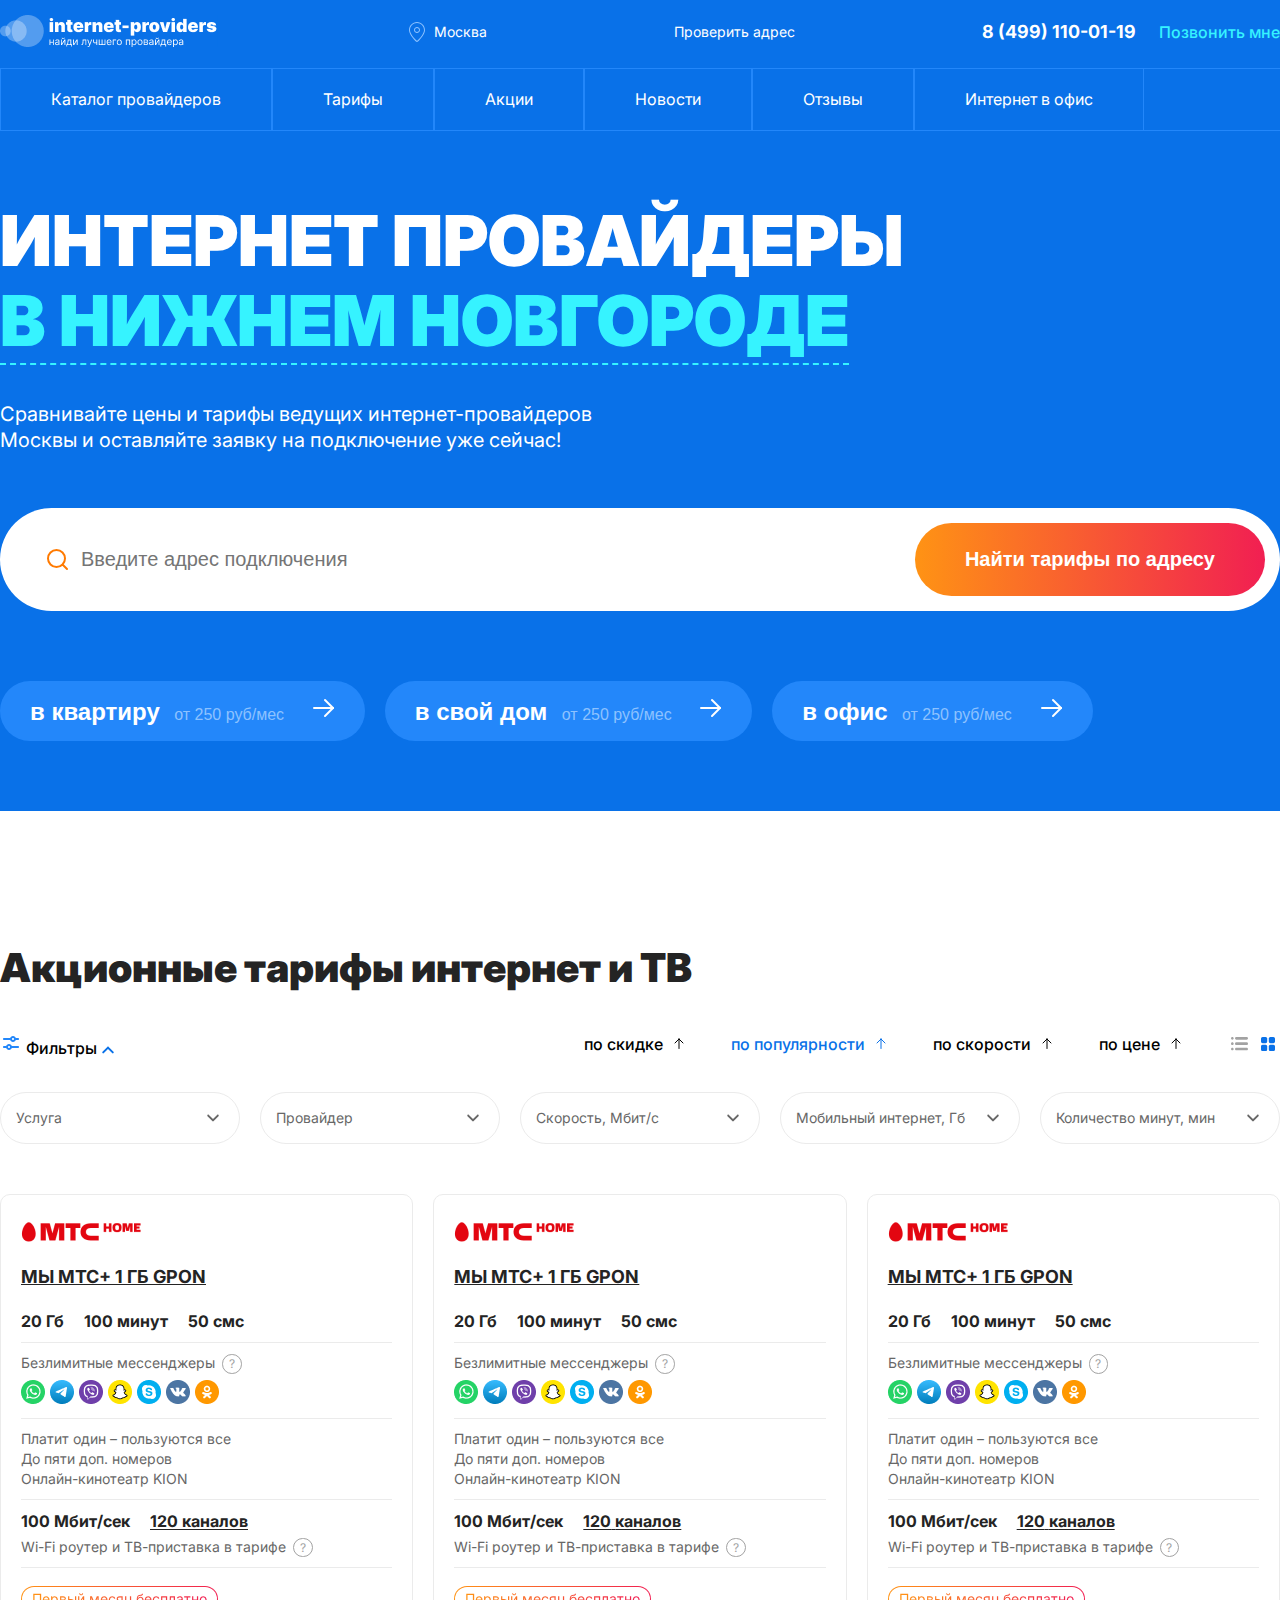
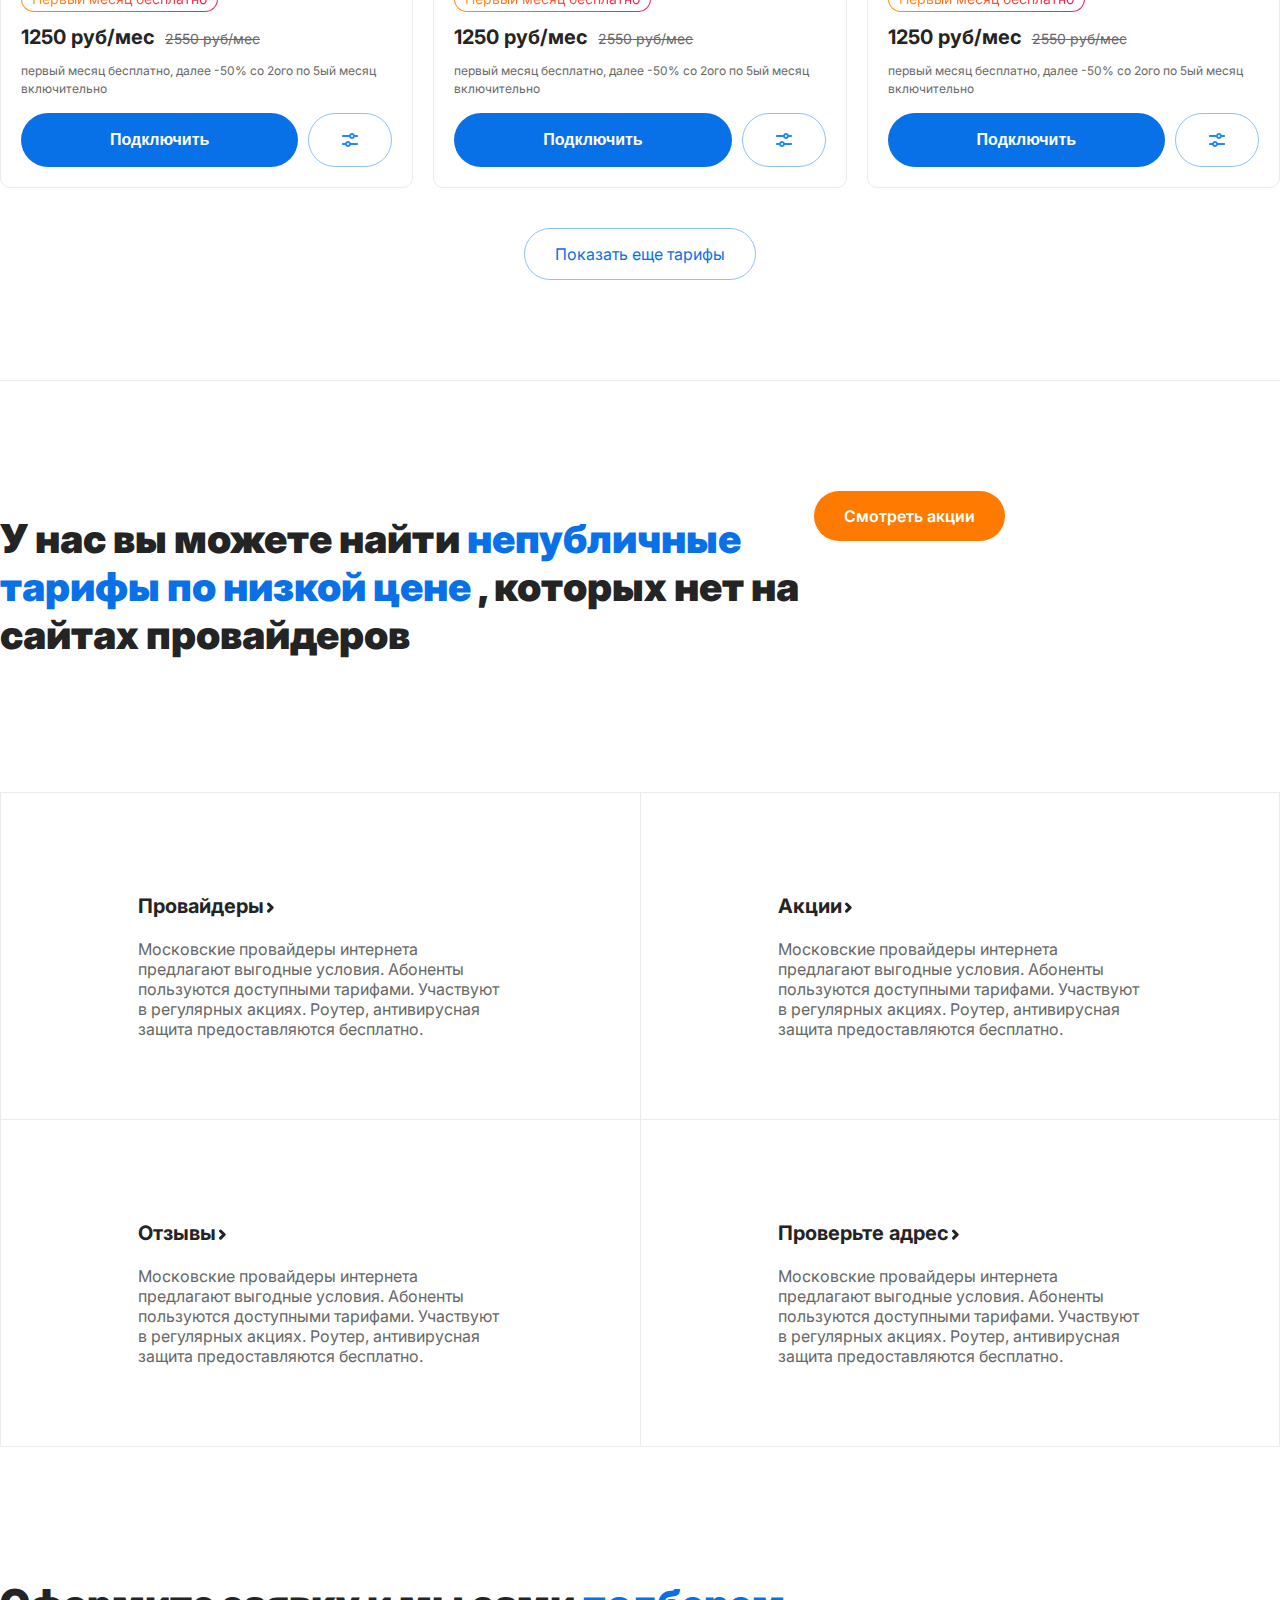
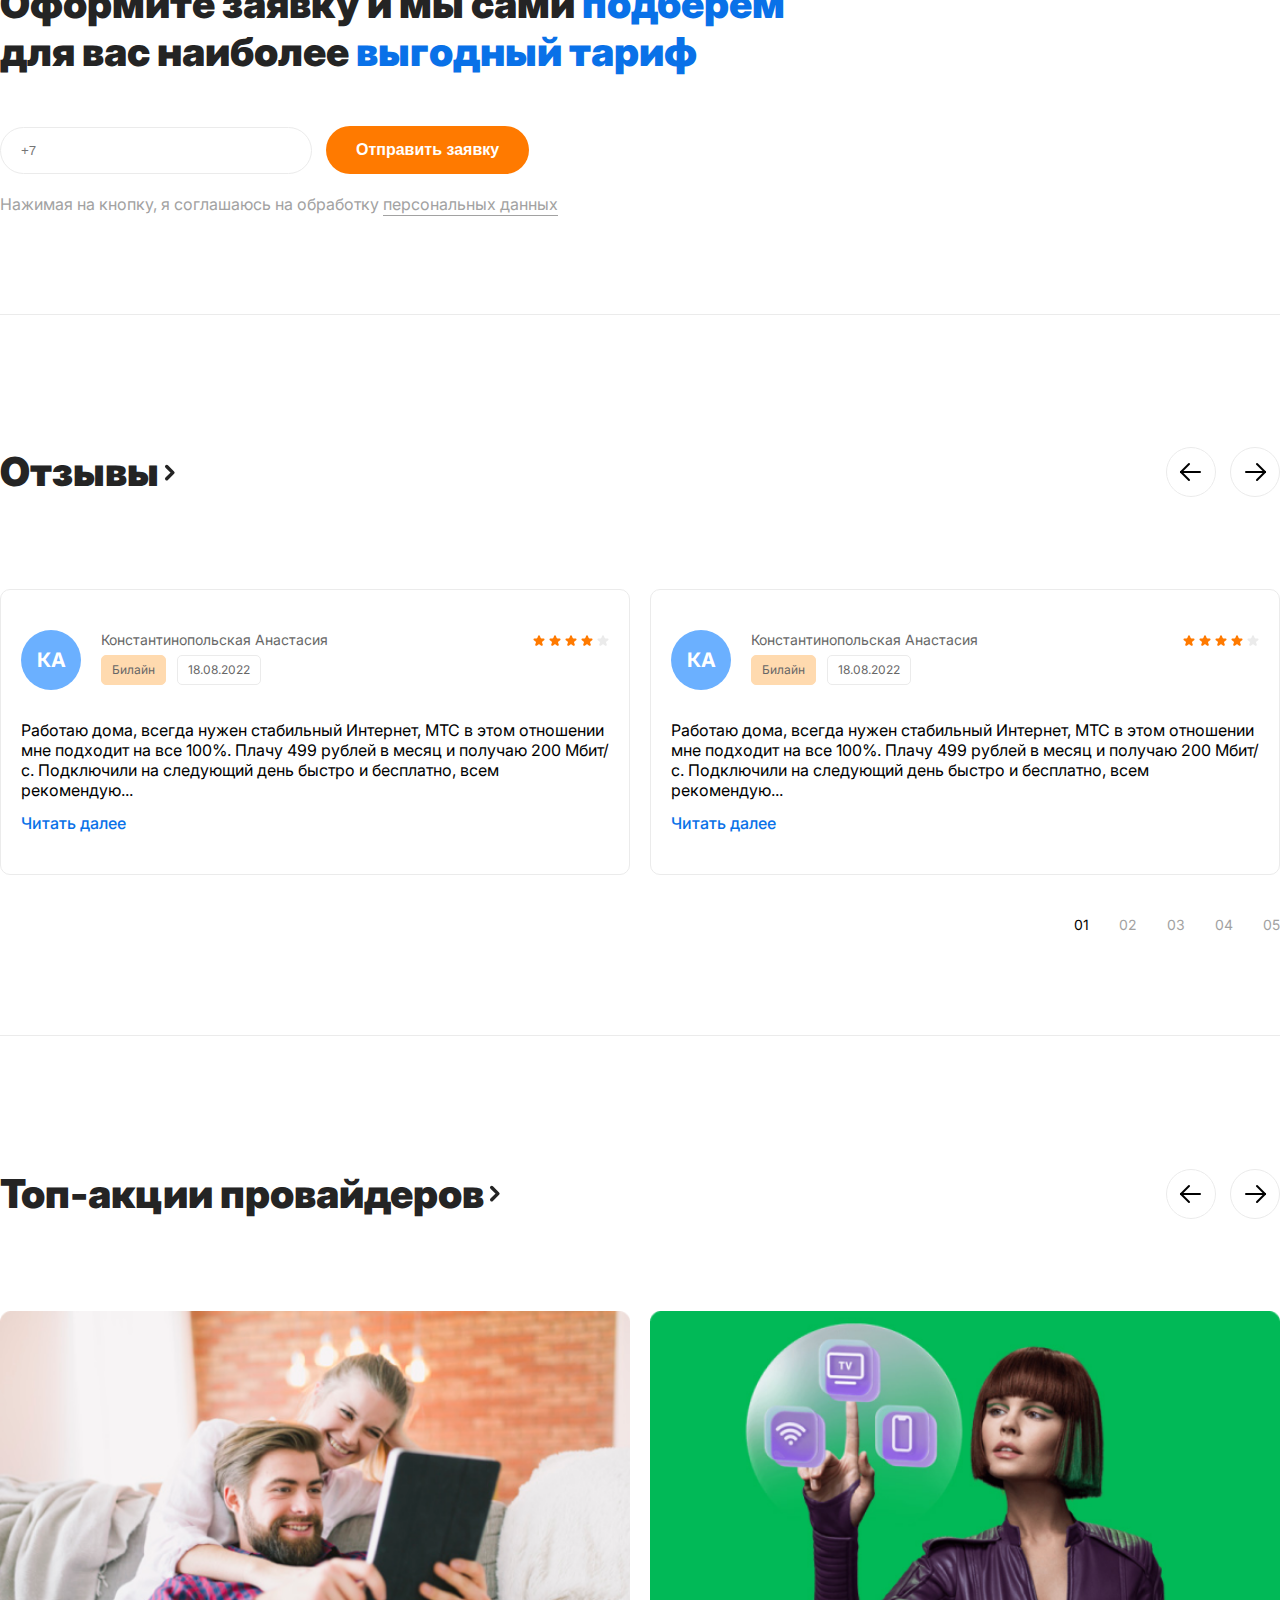
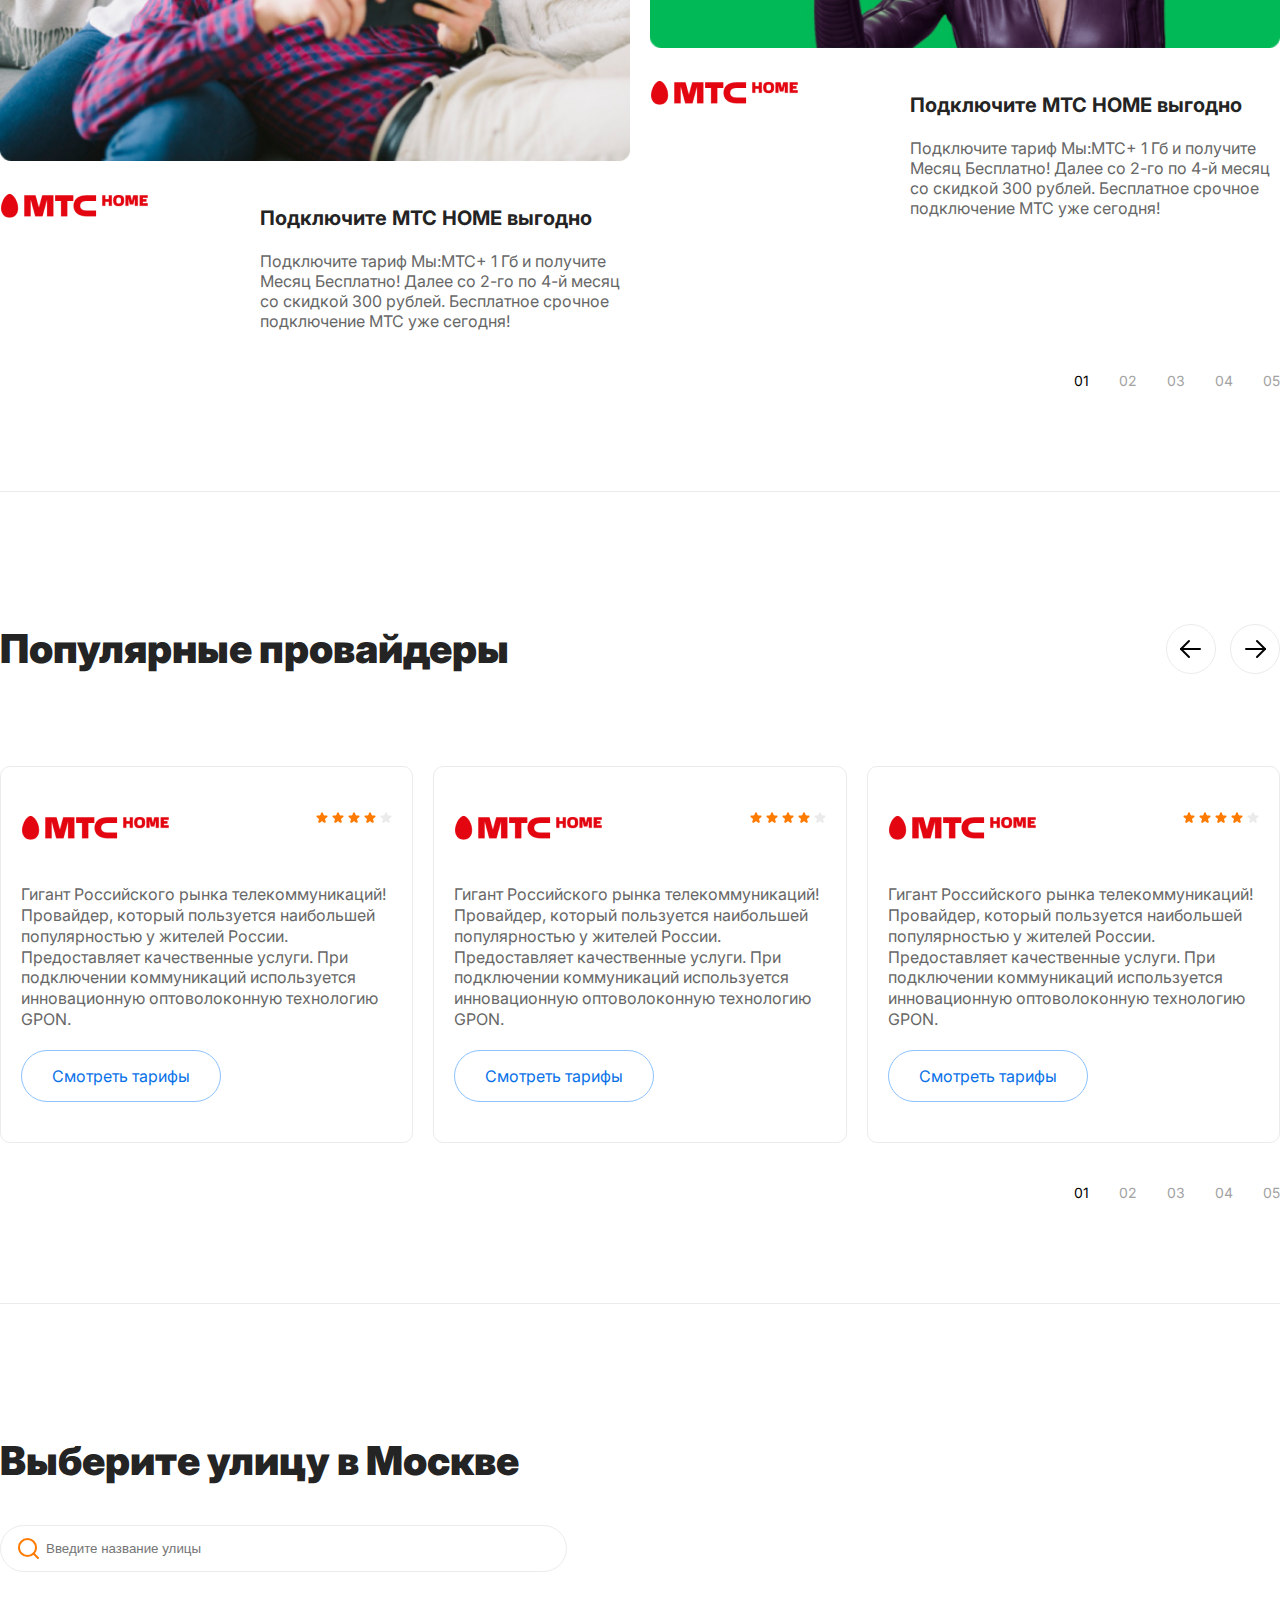
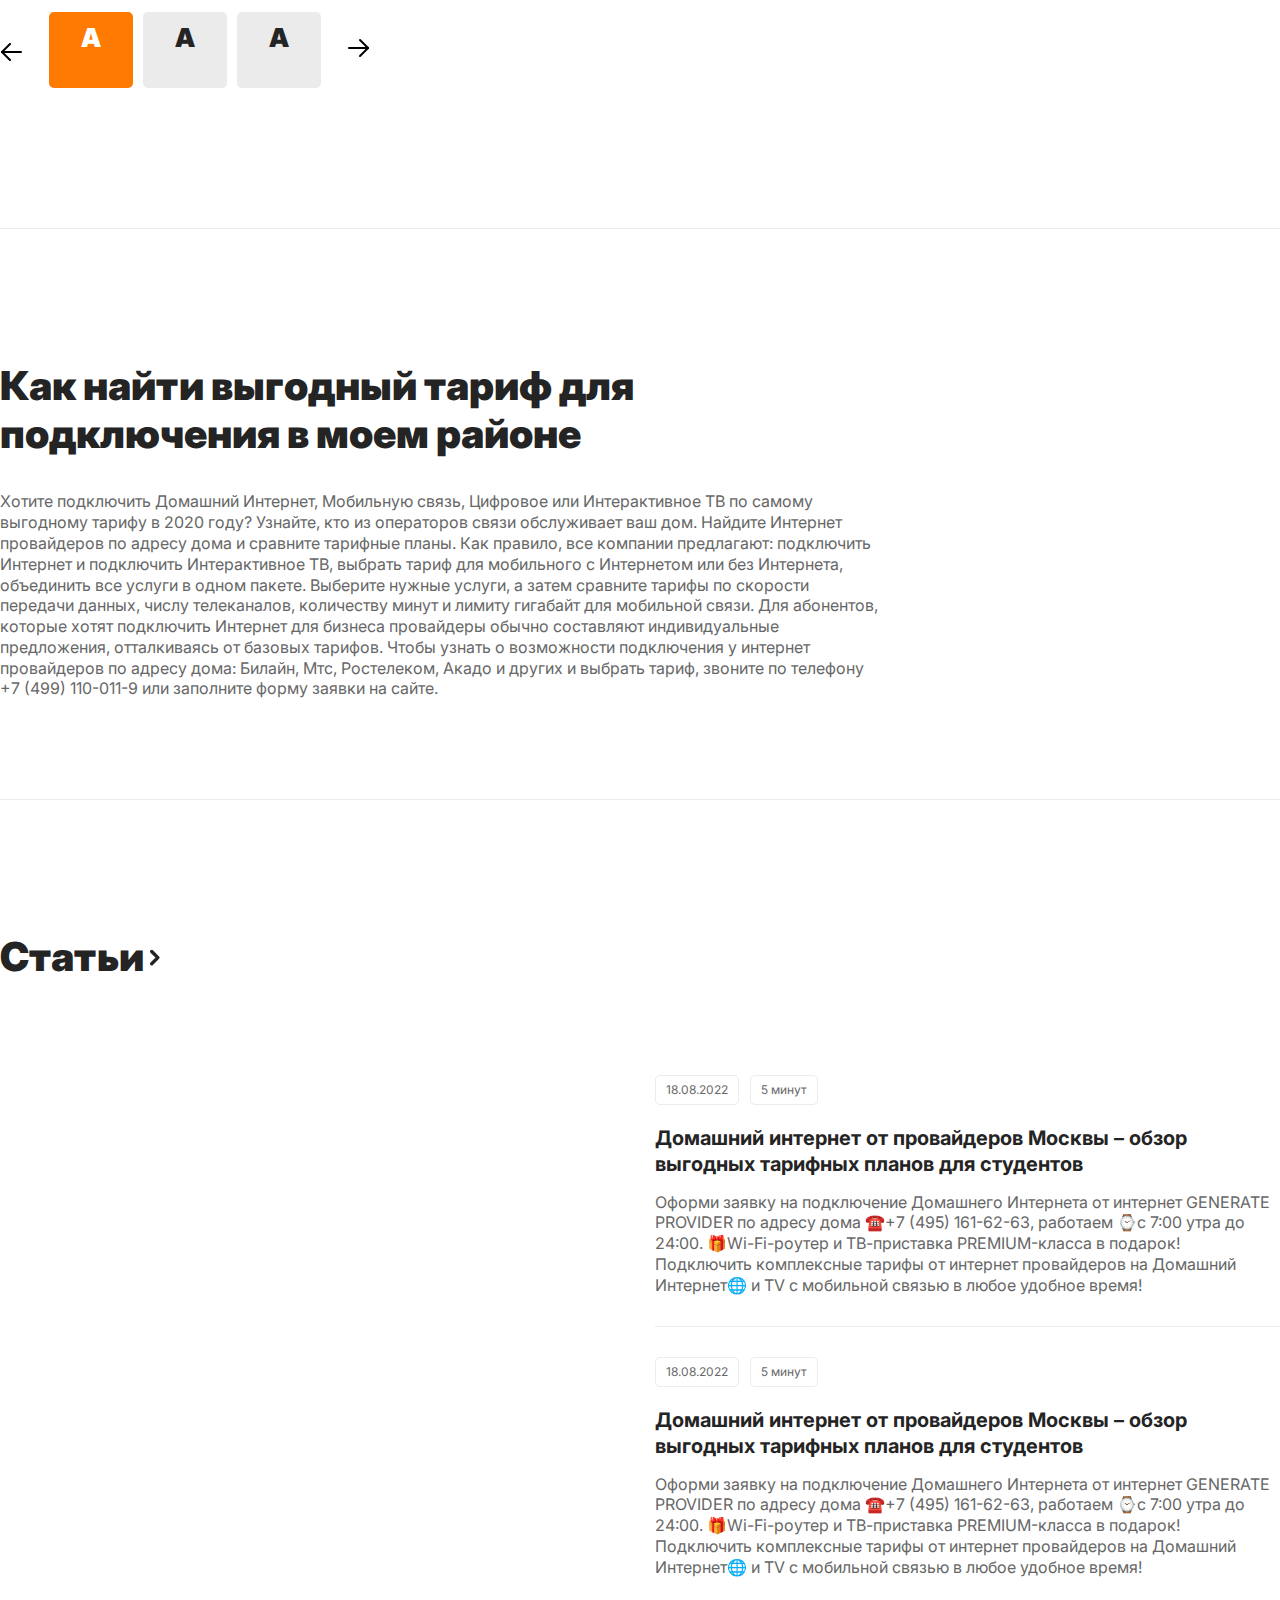
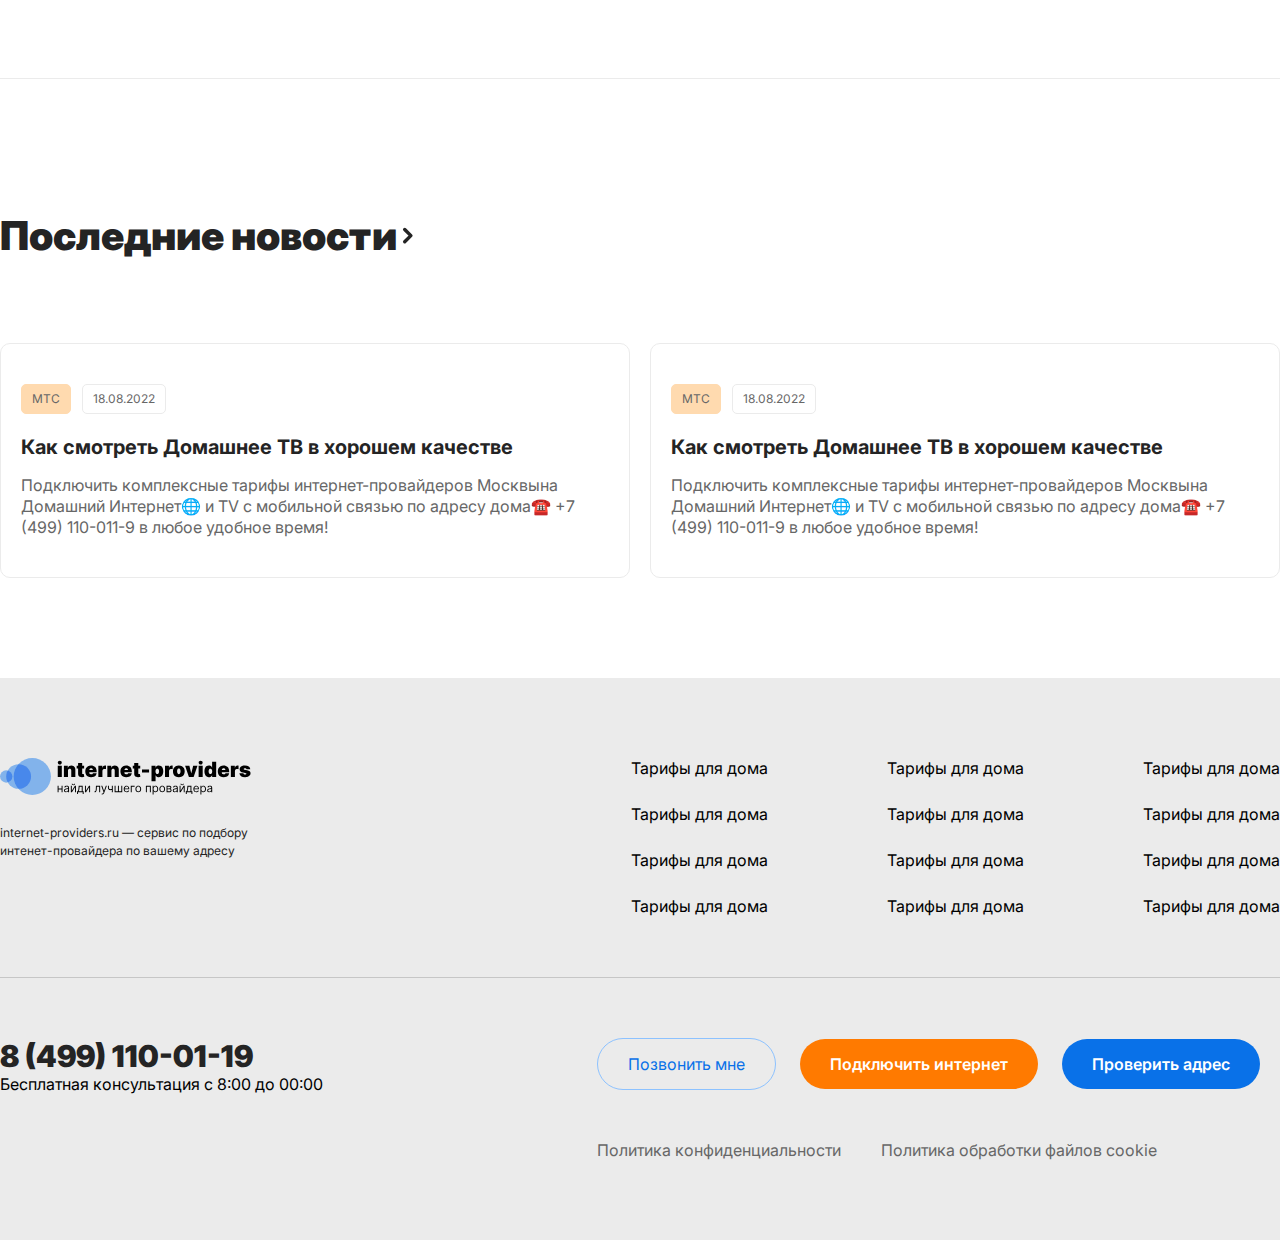
==== commit fc02a9e6: "25-02-2023 commit" ====
--- a/index.html
+++ b/index.html
@@ -1794,7 +1794,6 @@
         </div>
         <div class="articles_block">
           <div class="img">
-            <img src="./media/act1.png" alt="" />
           </div>
           <div class="articles_coulpe">
             <div class="article_item">
--- a/styles/styles.css
+++ b/styles/styles.css
@@ -2,7 +2,7 @@
 body {
   margin: 0;
   padding: 0;
-  font-family: "Inter", sans-serif;
+  font-family: "Inter", sans-serif !important;
 }
 
 .pd {
@@ -136,8 +136,8 @@
 
 .txt_reg {
   font-weight: 400;
-  font-size: 14px;
-  line-height: 20px;
+  font-size: 16px;
+  line-height: 130%;
   color: #676767;
 }
 
@@ -171,7 +171,7 @@
 }
 .req_form .prv_lbl {
   margin-top: 20px;
-  font-size: 14px;
+  font-size: 16px;
   line-height: 20px;
   color: #a2a2a2;
 }
@@ -297,8 +297,8 @@
   flex: 0 0 auto;
   color: #ffffff;
   font-weight: 400;
-  font-size: 14px;
-  line-height: 24px;
+  font-size: 16px;
+  line-height: 130%;
   text-decoration: none;
 }
 .header .header_nav_f .header_nav a:hover {
@@ -647,7 +647,7 @@
   margin-right: 3px;
 }
 .ln_grid .ln_cell .item .txt {
-  font-size: 14px;
+  font-size: 16px;
   line-height: 20px;
   color: #676767;
 }
@@ -723,7 +723,7 @@
   line-height: 20px;
 }
 .reviews_block .reviews_list .review_item .rwv {
-  font-size: 14px;
+  font-size: 16px;
   margin: 30px 0px 12px;
 }
 
@@ -822,7 +822,7 @@
 .actions_list .action_list_grid .action_item .action_inf .prvd_txt {
   width: 100%;
   max-width: 370px;
-  font-size: 14px;
+  font-size: 16px;
   color: #676767;
 }
 
@@ -859,8 +859,8 @@
 }
 .providers_list .providers_list_grid .prvd_item .txt {
   margin: 30px 0px 20px;
-  font-size: 14px;
-  line-height: 20px;
+  font-size: 16px;
+  line-height: 130%;
   color: #676767;
 }
 
@@ -946,10 +946,15 @@
     flex-direction: column;
   }
 }
-.articles_block .img img {
-  width: 100%;
+.articles_block .img {
+  border-radius: 15px;
+  background-image: url("/internet-providers/media/ttt.png");
+  background-repeat: no-repeat;
+  background-size: cover;
+  background-position: center;
 }
 .articles_block .articles_coulpe {
+  gap: 30px;
   display: flex;
   flex-direction: column;
   justify-content: space-between;
@@ -1025,6 +1030,8 @@
   max-width: 270px;
 }
 .footer .nav_grid .roww.l {
+  font-size: 16px;
+  line-height: 130%;
   text-align: right;
 }
 .footer .nav_grid .roww.l div {
@@ -1070,8 +1077,8 @@
 .footer .footer_btm .btns .fp_cont {
   display: flex;
   font-weight: 400;
-  font-size: 14px;
-  line-height: 20px;
+  font-size: 16px;
+  line-height: 130%;
   color: #676767;
   margin-top: 50px;
 }
--- a/styles/tarifs_style.css
+++ b/styles/tarifs_style.css
@@ -39,12 +39,13 @@
   border-bottom: none;
 }
 .tarifs_list .tarif_card .card_item .txt_bolder {
-  font-weight: 500;
+  font-weight: 700;
   font-size: 16px;
   line-height: 22px;
   color: #242424;
 }
 .tarifs_list .tarif_card .card_item .txt_bolder.clickable {
+  font-weight: 700;
   text-decoration: underline;
   text-underline-offset: 2px;
 }
@@ -69,7 +70,7 @@
 .tarifs_list .tarif_card .card_item.tarif_title a {
   font-style: normal;
   font-weight: 700;
-  font-size: 20px;
+  font-size: 18px;
   line-height: 26px;
   color: #242424;
 }
@@ -113,6 +114,7 @@
   background-clip: text;
 }
 .tarifs_list .tarif_card .card_item.tarif_purchase .tarif_connect {
+  margin-top: 3px;
   display: flex;
   gap: 10px;
 }
--- a/styles/blocks_style.css
+++ b/styles/blocks_style.css
@@ -64,8 +64,8 @@
   gap: 40px;
 }
 .provider_header .pr.rows .rates {
-  font-size: 14px;
-  line-height: 20px;
+  font-size: 16px;
+  line-height: 130%;
   color: #0971e8;
   align-items: center;
   display: flex;
@@ -243,8 +243,8 @@
 }
 .equip-block .tt {
   font-weight: 400;
-  font-size: 14px;
-  line-height: 20px;
+  font-size: 16px;
+  line-height: 130%;
   color: #676767;
 }
 
@@ -254,14 +254,15 @@
   display: flex;
   flex-direction: row;
   font-weight: 400;
-  font-size: 14px;
-  line-height: 20px;
+  font-size: 16px;
+  line-height: 130%;
 }
 .filter-tabs .item {
   text-align: center;
   padding: 15px 40px;
   color: #676767;
   border: 1px solid #EBEBEB;
+  border-right: none;
 }
 .filter-tabs .item.active, .filter-tabs .item:hover {
   background: #EBEBEB;
@@ -270,10 +271,12 @@
 .filter-tabs .item:first-child {
   border-top-left-radius: 30px;
   border-bottom-left-radius: 30px;
+  border-right: none;
 }
 .filter-tabs .item:last-child {
   border-top-right-radius: 30px;
   border-bottom-right-radius: 30px;
+  border-right: 1px solid #EBEBEB;
 }
 @media (max-width: 767px) {
   .filter-tabs {
@@ -331,6 +334,10 @@
 
 .m-750 {
   max-width: 750px;
+}
+
+.m-710 {
+  max-width: 710px;
 }
 
 .ceo_txt.lg h1 {
@@ -452,7 +459,7 @@
   grid-template-columns: 2fr 1fr;
 }
 .tarif-page .tarif-info .options .section .it .nm {
-  font-weight: 300;
+  font-weight: 400;
   font-size: 20px;
   line-height: 130%;
   color: #242424;
@@ -473,6 +480,7 @@
   color: #242424;
 }
 .tarif-page .order {
+  max-width: 370px;
   height: -moz-fit-content;
   height: fit-content;
   border: 1px solid #EBEBEB;
@@ -497,7 +505,7 @@
   width: 100%;
 }
 .tarif-page .order .act button {
-  margin: 15px 0px;
+  margin: 20px 0px 15px;
 }
 .tarif-page .order .act .prv_lbl {
   font-size: 12px;
@@ -536,4 +544,12 @@
   .t_line.pagin_bottom a {
     display: block;
   }
+}
+
+.provider_header + .tarifs_list {
+  margin: 20px 0px 40px;
+}
+
+.tarif_filters_controllers + .provider_header {
+  margin-top: 50px;
 }/*# sourceMappingURL=blocks_style.css.map */